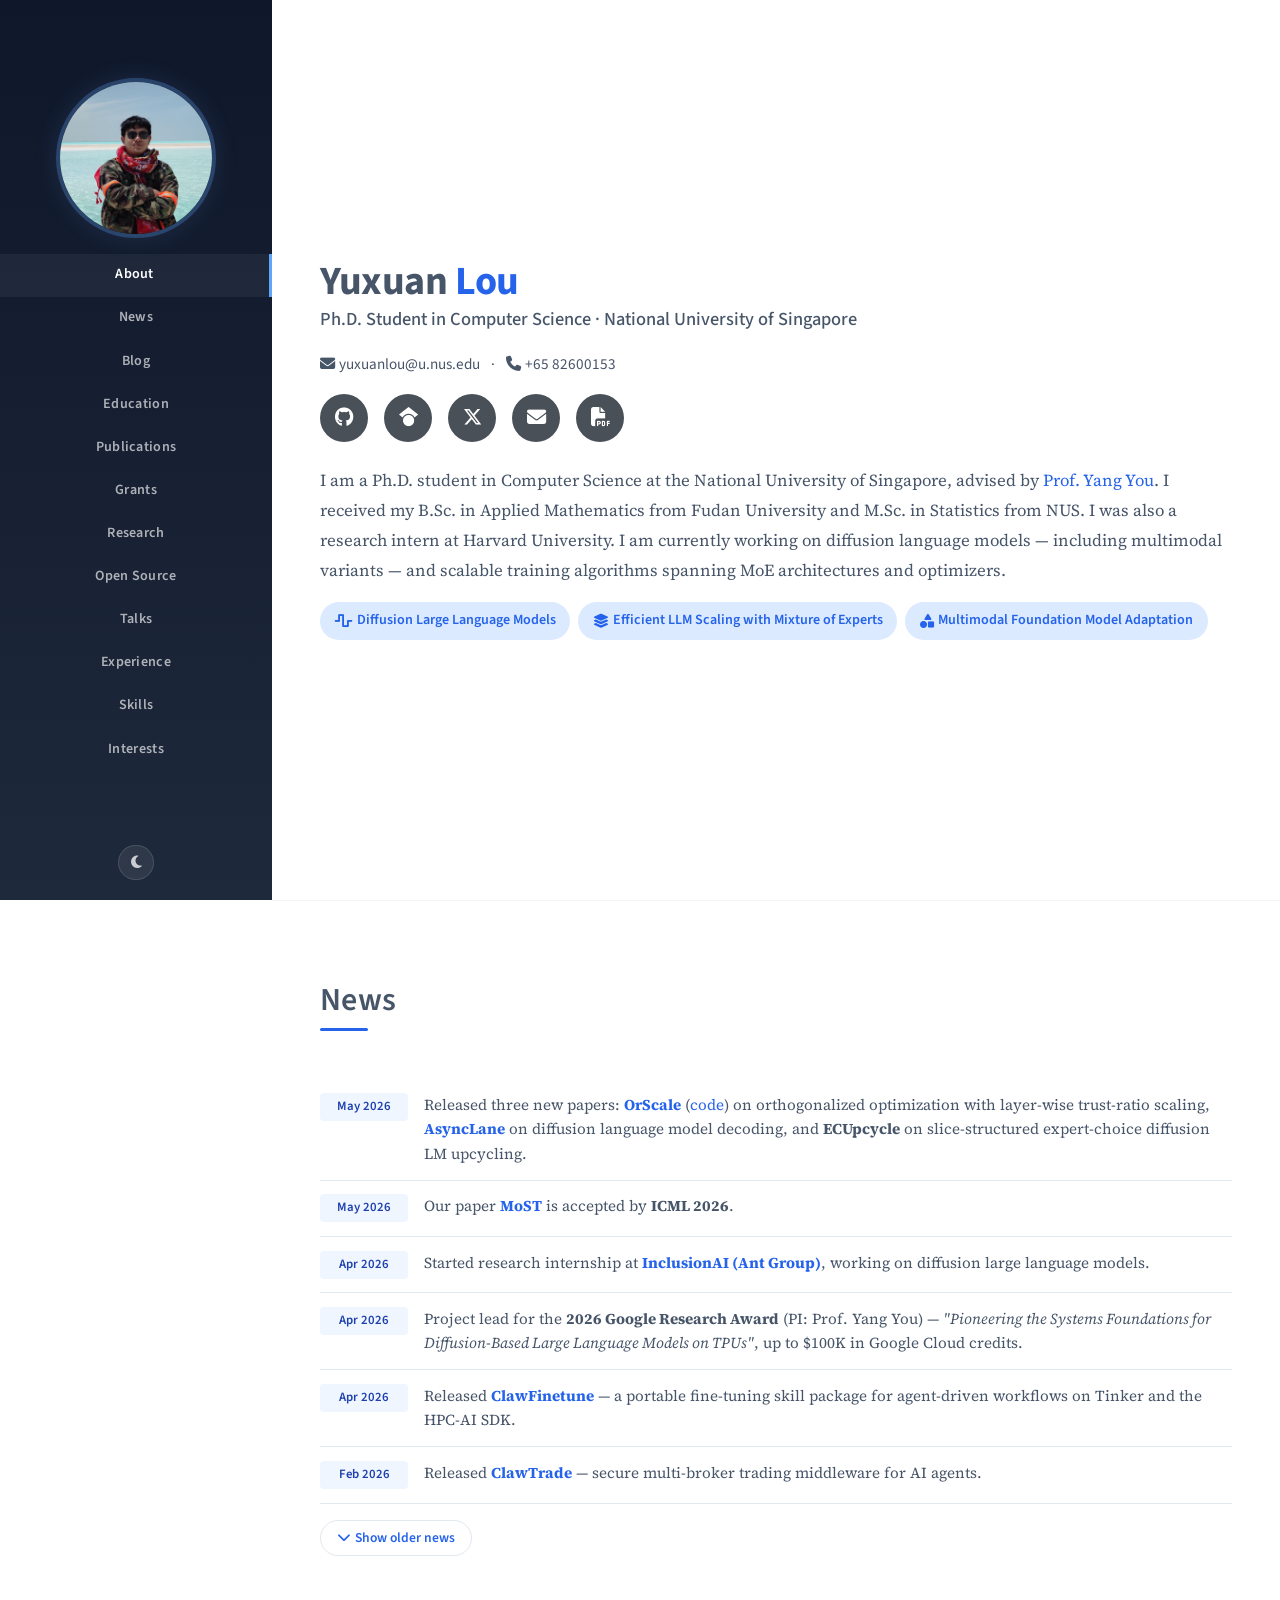
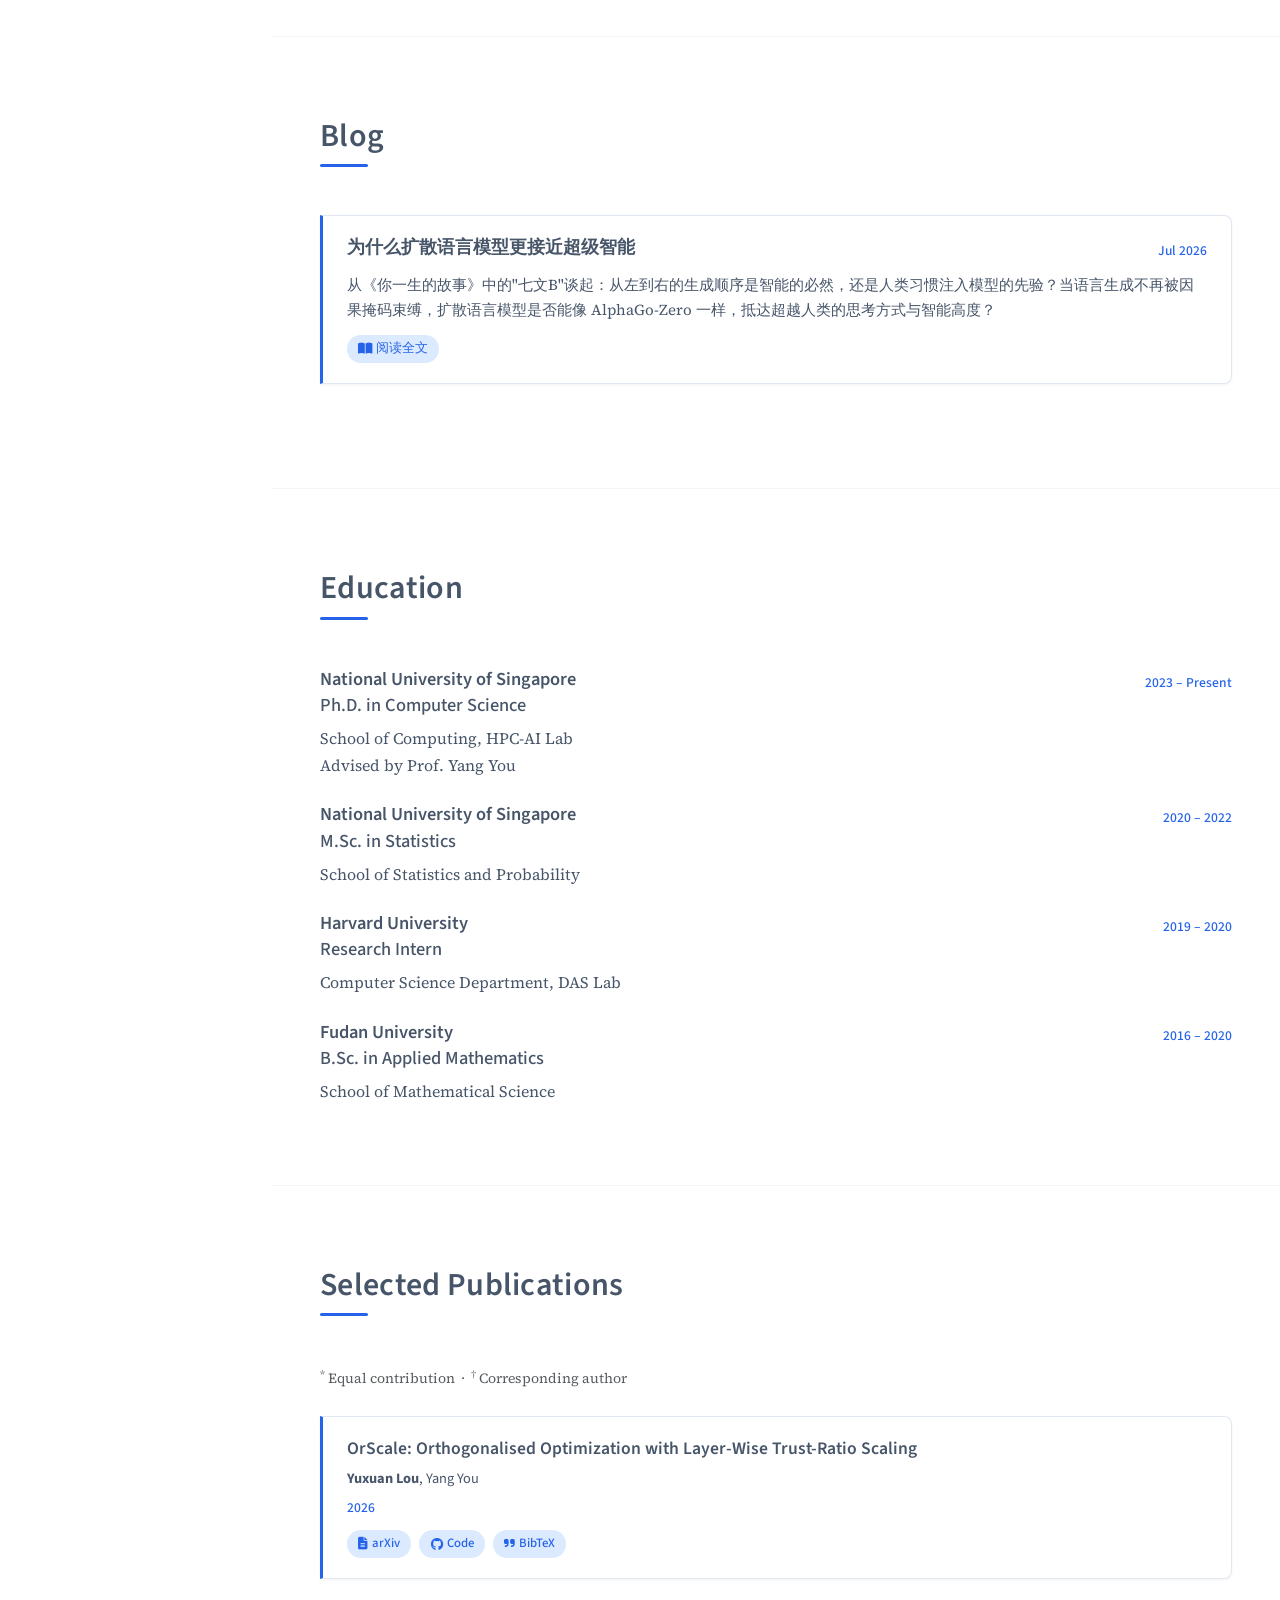
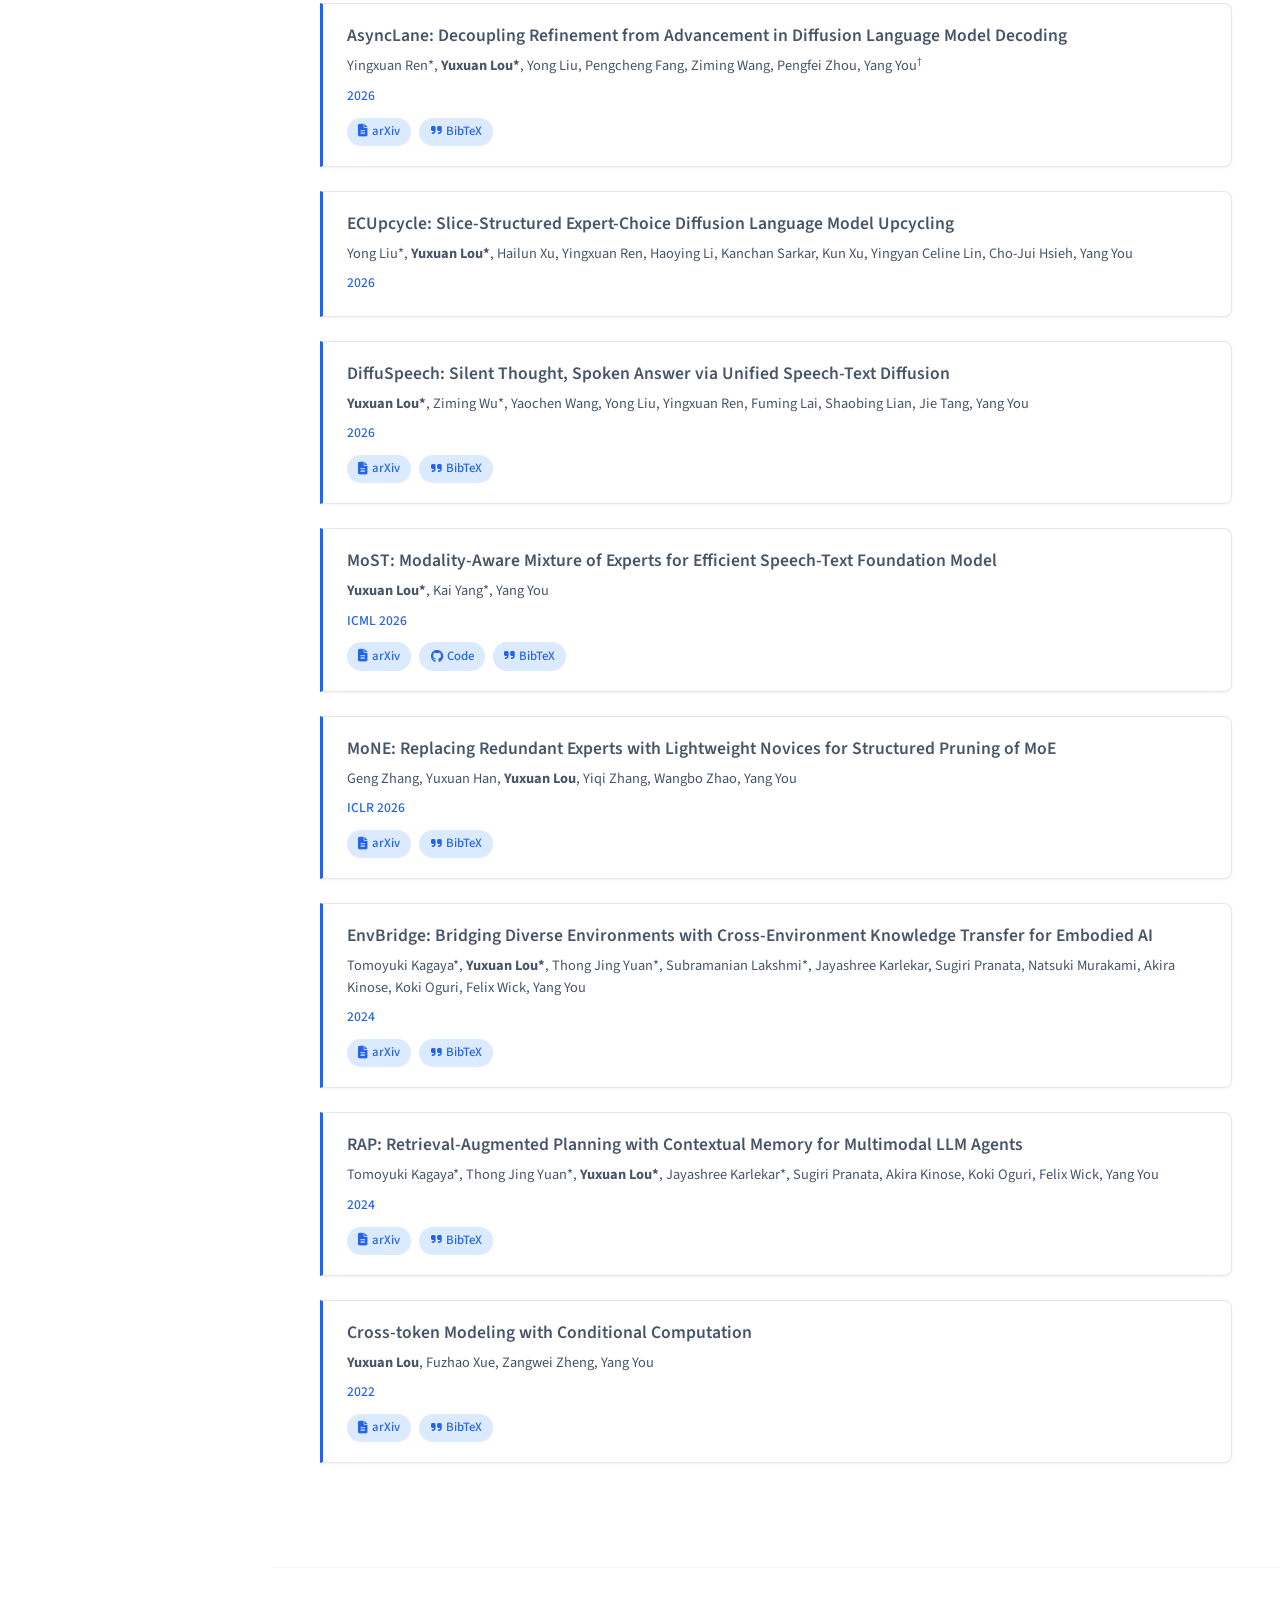
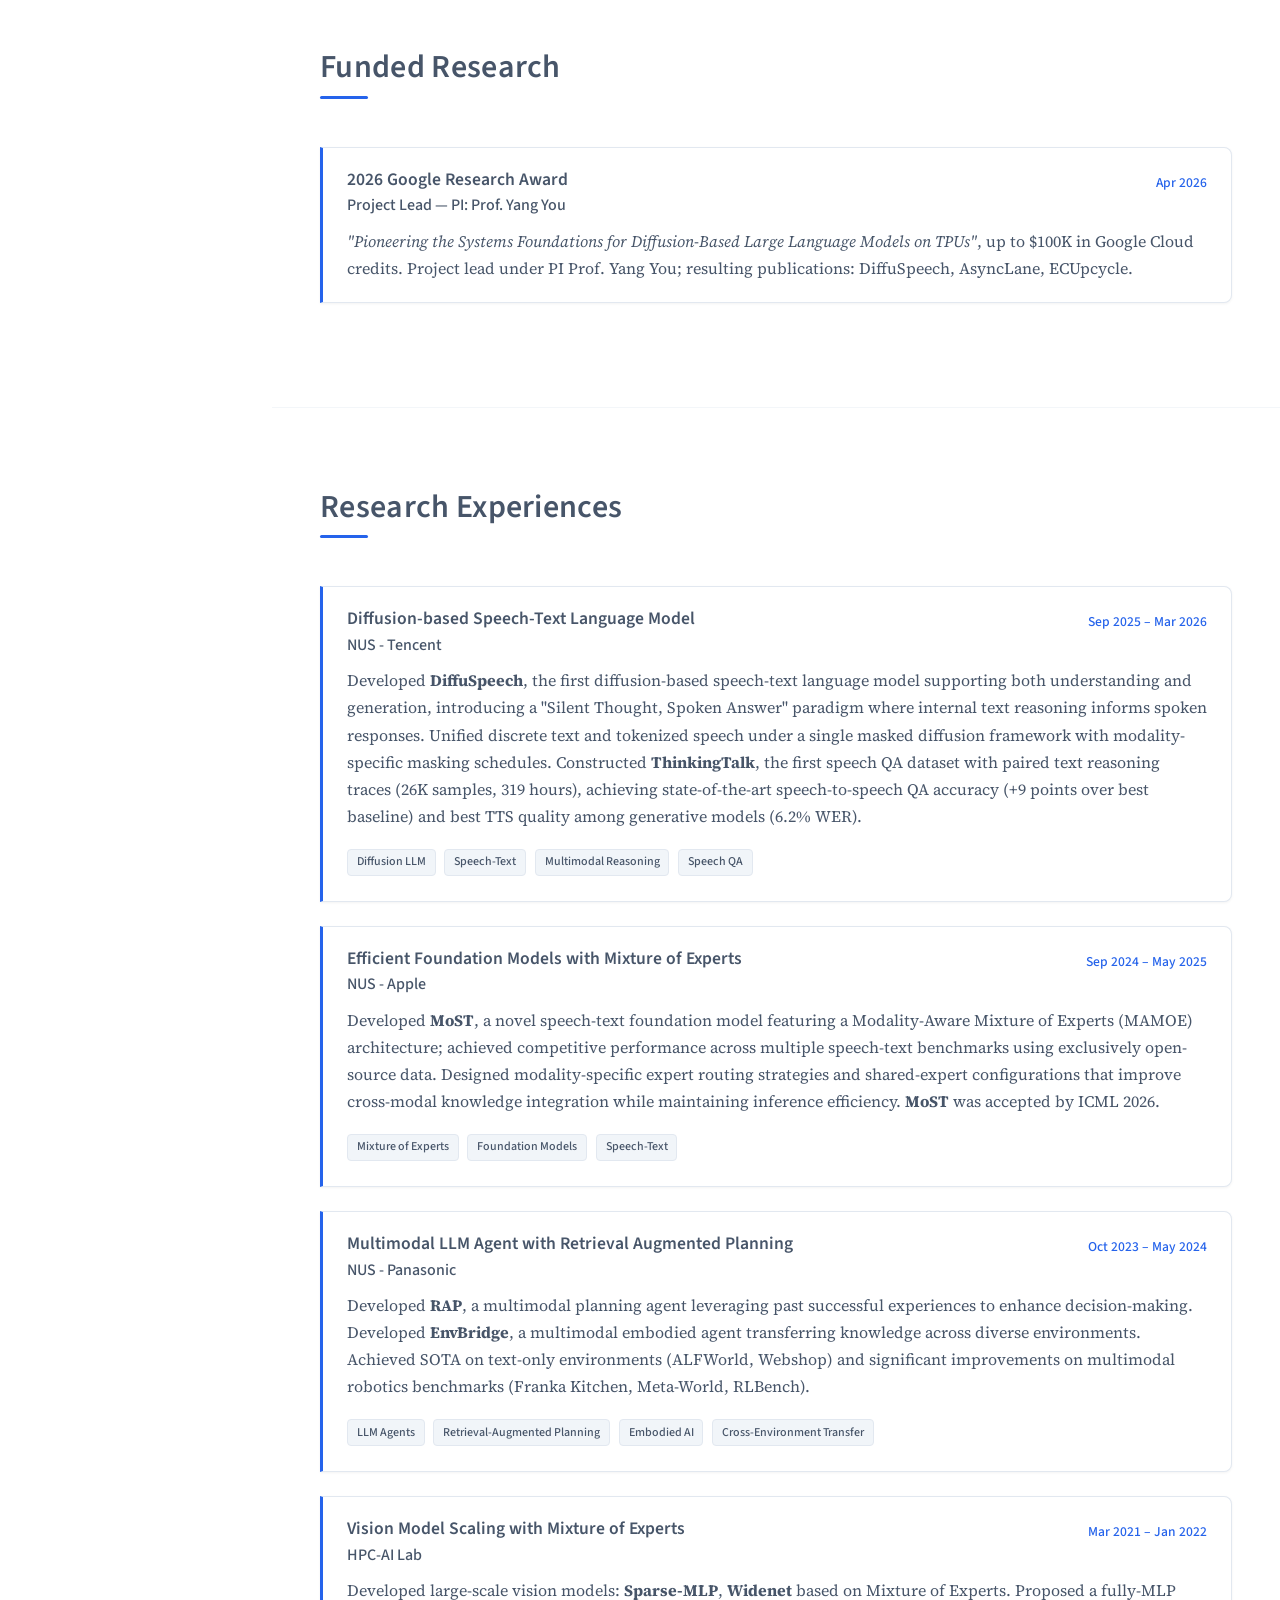
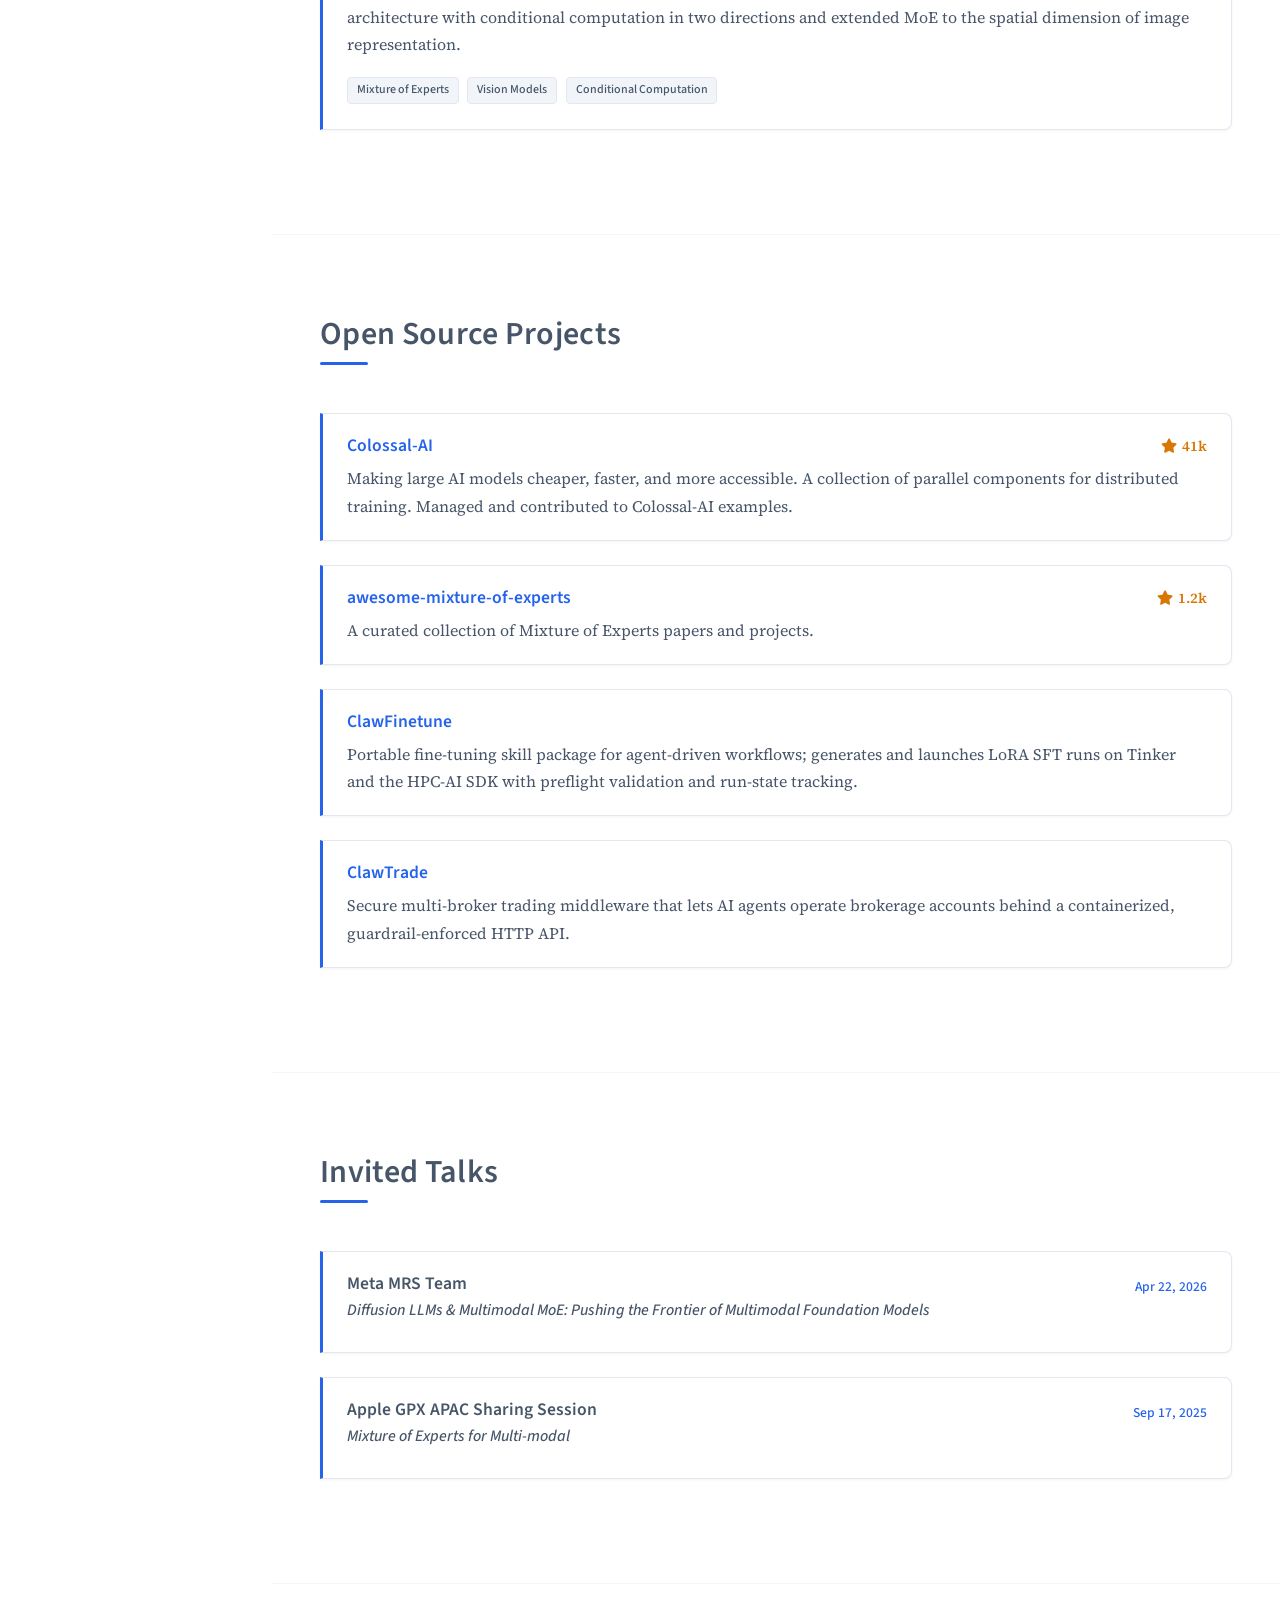
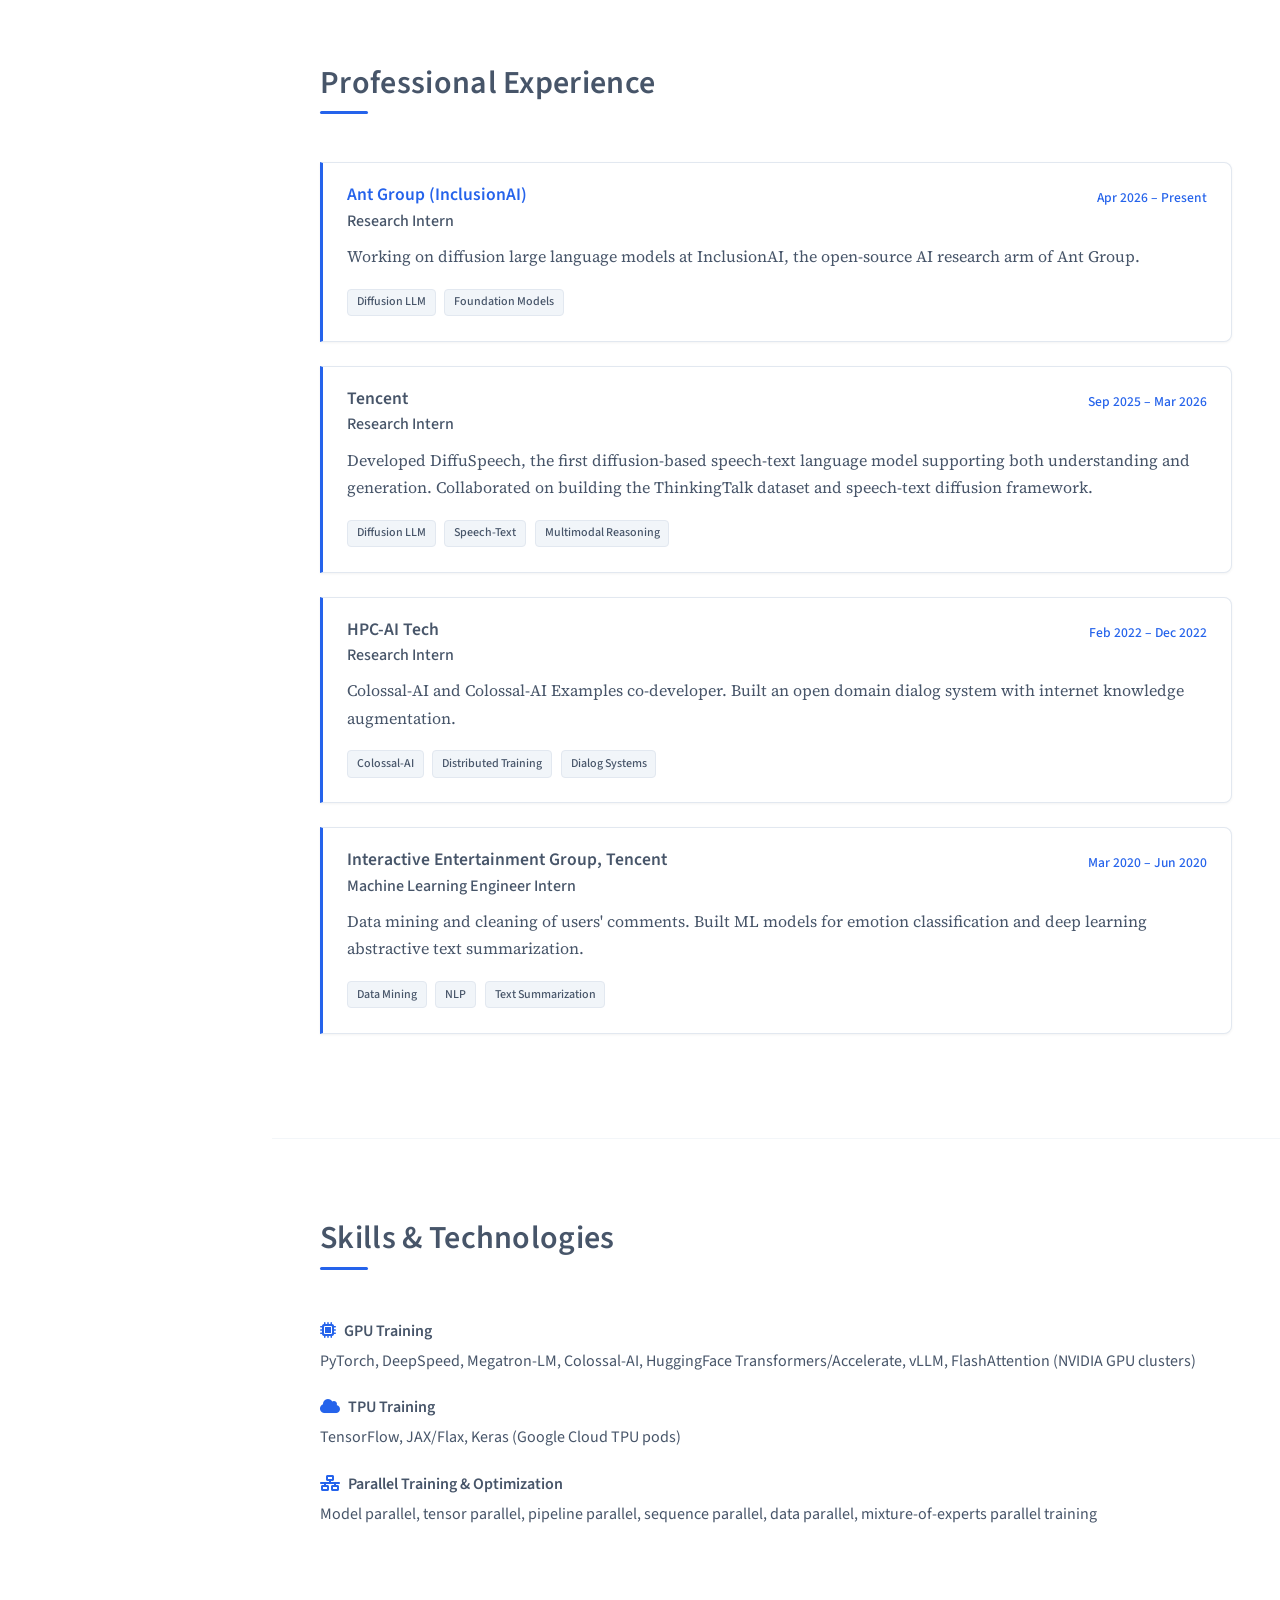
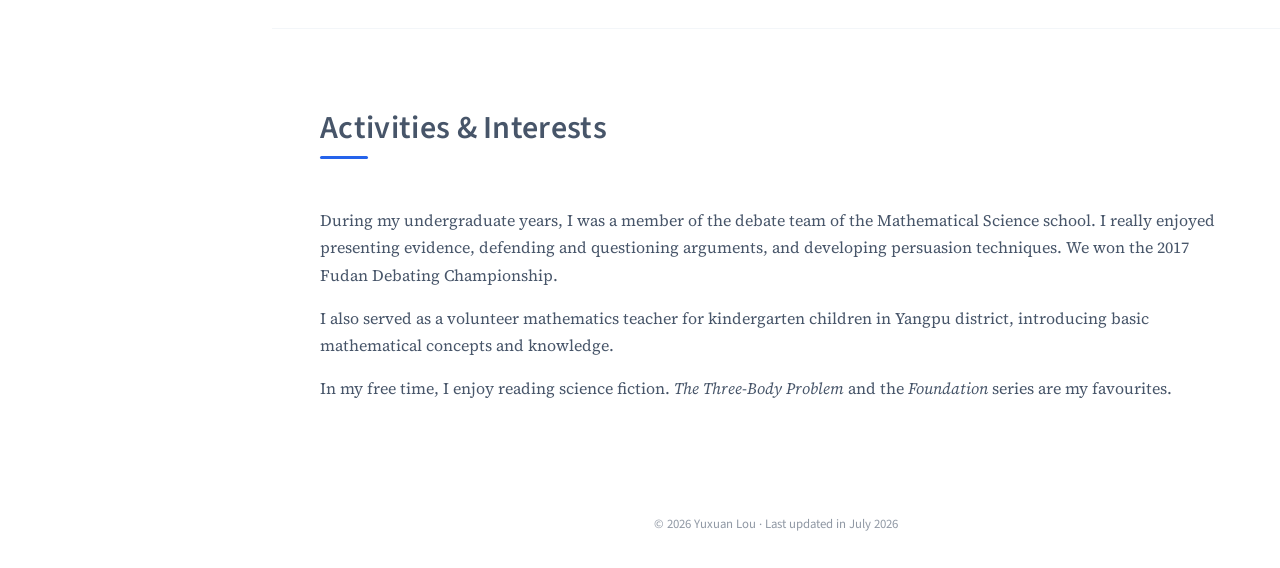
==== index.html @ 395f34c0 "Add blog section with first post and giscus comments - New Blog nav item and homepage card linking t" ====
<!DOCTYPE html>
<html lang="en" data-bs-theme="light">
    <head>
        <!-- Prevent flash of wrong theme -->
        <script>
            (function() {
                var t = localStorage.getItem('theme') || (window.matchMedia('(prefers-color-scheme: dark)').matches ? 'dark' : 'light');
                document.documentElement.setAttribute('data-bs-theme', t);
            })();
        </script>
        <!-- Google tag (gtag.js) -->
        <script async src="https://www.googletagmanager.com/gtag/js?id=G-D4W0J4WZRP"></script>
        <script>
            window.dataLayer = window.dataLayer || [];
            function gtag(){dataLayer.push(arguments);}
            gtag('js', new Date());
            gtag('config', 'G-D4W0J4WZRP', {
                'cookie_domain': 'yuxuanlou.info',
                'cookie_flags': 'SameSite=None;Secure'
            });
        </script>
        <meta charset="utf-8" />
        <meta name="viewport" content="width=device-width, initial-scale=1, shrink-to-fit=no" />
        <meta name="description" content="Yuxuan Lou – Ph.D. student in Computer Science at the National University of Singapore, working on diffusion large language models, mixture of experts, and multimodal foundation models." />
        <meta name="author" content="Yuxuan Lou" />
        <meta name="keywords" content="Yuxuan Lou, NUS, Computer Science, Ph.D., Diffusion LLM, Mixture of Experts, Multimodal, HPC-AI Lab, Yang You" />
        <!-- Open Graph -->
        <meta property="og:type" content="website" />
        <meta property="og:title" content="Yuxuan Lou | NUS Computer Science Ph.D." />
        <meta property="og:description" content="Ph.D. student at NUS working on diffusion large language models, mixture of experts, and multimodal foundation models." />
        <meta property="og:url" content="https://yuxuanlou.info" />
        <meta property="og:image" content="https://yuxuanlou.info/assets/img/resume_2.jpg" />
        <!-- Twitter Card -->
        <meta name="twitter:card" content="summary" />
        <meta name="twitter:title" content="Yuxuan Lou | NUS Computer Science Ph.D." />
        <meta name="twitter:description" content="Ph.D. student at NUS working on diffusion large language models, mixture of experts, and multimodal foundation models." />
        <meta name="twitter:image" content="https://yuxuanlou.info/assets/img/resume_2.jpg" />
        <meta name="theme-color" content="#ffffff" media="(prefers-color-scheme: light)" />
        <meta name="theme-color" content="#0f172a" media="(prefers-color-scheme: dark)" />
        <link rel="canonical" href="https://yuxuanlou.info/" />
        <title>Yuxuan Lou | NUS Computer Science Ph.D.</title>
        <link rel="icon" type="image/x-icon" href="assets/img/favicon.ico" />
        <!-- Preconnect for performance -->
        <link rel="preconnect" href="https://fonts.googleapis.com" />
        <link rel="preconnect" href="https://fonts.gstatic.com" crossorigin />
        <link rel="preconnect" href="https://cdn.jsdelivr.net" crossorigin />
        <link rel="preconnect" href="https://cdnjs.cloudflare.com" crossorigin />
        <!-- Google Fonts (css2 API with display=swap) -->
        <link href="https://fonts.googleapis.com/css2?family=Source+Sans+3:ital,wght@0,400;0,500;0,600;0,700;1,400&family=Source+Serif+4:ital,wght@0,400;0,500;0,600;0,700;1,400&display=swap" rel="stylesheet" />
        <!-- Font Awesome 6 CSS (replaces FA5 JS bundle, ~60KB vs ~1.3MB) -->
        <link rel="stylesheet" href="https://cdnjs.cloudflare.com/ajax/libs/font-awesome/6.5.1/css/all.min.css" crossorigin="anonymous" referrerpolicy="no-referrer" />
        <!-- Bootstrap 5.3.3 CSS (from CDN, with built-in dark mode) -->
        <link href="https://cdn.jsdelivr.net/npm/bootstrap@5.3.3/dist/css/bootstrap.min.css" rel="stylesheet" crossorigin="anonymous" />
        <!-- Custom theme CSS -->
        <link href="css/styles.css?v=6" rel="stylesheet" />
        <!-- Structured Data (JSON-LD) -->
        <script type="application/ld+json">
        {
            "@context": "https://schema.org",
            "@type": "Person",
            "name": "Yuxuan Lou",
            "url": "https://yuxuanlou.info",
            "jobTitle": "Ph.D. Student in Computer Science",
            "affiliation": {
                "@type": "Organization",
                "name": "National University of Singapore"
            },
            "alumniOf": [
                {"@type": "Organization", "name": "Fudan University"},
                {"@type": "Organization", "name": "National University of Singapore"},
                {"@type": "Organization", "name": "Harvard University"}
            ],
            "sameAs": [
                "https://github.com/yuxuan-lou",
                "https://scholar.google.com/citations?user=UfOXNK8AAAAJ",
                "https://x.com/yuxuan_lou"
            ]
        }
        </script>
    </head>
    <body id="page-top">
        <!-- Navigation -->
        <nav class="navbar navbar-expand-lg navbar-dark fixed-top" id="sideNav" data-bs-theme="dark">
            <a class="navbar-brand js-scroll-trigger" href="#page-top">
                <span class="d-block d-lg-none">Yuxuan Lou</span>
                <span class="d-none d-lg-block"><img class="img-fluid img-profile rounded-circle mx-auto mb-2" src="assets/img/profile-320.jpg" alt="Yuxuan Lou" width="160" height="160" /></span>
            </a>
            <button class="navbar-toggler" type="button" data-bs-toggle="collapse" data-bs-target="#navbarResponsive" aria-controls="navbarResponsive" aria-expanded="false" aria-label="Toggle navigation"><span class="navbar-toggler-icon"></span></button>
            <div class="collapse navbar-collapse" id="navbarResponsive">
                <ul class="navbar-nav">
                    <li class="nav-item"><a class="nav-link js-scroll-trigger" href="#about">About</a></li>
                    <li class="nav-item"><a class="nav-link js-scroll-trigger" href="#news">News</a></li>
                    <li class="nav-item"><a class="nav-link js-scroll-trigger" href="#blog">Blog</a></li>
                    <li class="nav-item"><a class="nav-link js-scroll-trigger" href="#education">Education</a></li>
                    <li class="nav-item"><a class="nav-link js-scroll-trigger" href="#publications">Publications</a></li>
                    <li class="nav-item"><a class="nav-link js-scroll-trigger" href="#grants">Grants</a></li>
                    <li class="nav-item"><a class="nav-link js-scroll-trigger" href="#research-experiences">Research</a></li>
                    <li class="nav-item"><a class="nav-link js-scroll-trigger" href="#open-source-projects">Open Source</a></li>
                    <li class="nav-item"><a class="nav-link js-scroll-trigger" href="#talks">Talks</a></li>
                    <li class="nav-item"><a class="nav-link js-scroll-trigger" href="#professional-experience">Experience</a></li>
                    <li class="nav-item"><a class="nav-link js-scroll-trigger" href="#skills">Skills</a></li>
                    <li class="nav-item"><a class="nav-link js-scroll-trigger" href="#activities-interests">Interests</a></li>
                </ul>
            </div>
            <div class="dark-mode-toggle-wrapper">
                <button id="darkModeToggle" class="dark-mode-toggle" aria-label="Toggle dark mode" title="Toggle dark mode">
                    <i class="fas fa-moon" id="darkModeIcon"></i>
                </button>
            </div>
        </nav>
        <!-- Page Content -->
        <div class="container-fluid p-0">
            <!-- About -->
            <section class="resume-section" id="about">
                <div class="resume-section-content">
                    <h1 class="mb-0">Yuxuan <span class="text-primary">Lou</span></h1>
                    <div class="subheading mb-3">
                        Ph.D. Student in Computer Science · National University of Singapore
                    </div>
                    <div class="contact-info mb-3">
                        <a href="mailto:yuxuanlou@u.nus.edu"><i class="fas fa-envelope me-1"></i>yuxuanlou@u.nus.edu</a>
                        <span class="mx-2">·</span>
                        <span><i class="fas fa-phone me-1"></i>+65 82600153</span>
                    </div>
                    <div class="social-icons mb-4">
                        <a class="social-icon" href="https://github.com/yuxuan-lou" target="_blank" rel="noopener" title="GitHub"><i class="fab fa-github"></i></a>
                        <a class="social-icon" href="https://scholar.google.com/citations?user=UfOXNK8AAAAJ" target="_blank" rel="noopener" title="Google Scholar"><i class="fab fa-google-scholar"></i></a>
                        <a class="social-icon" href="https://x.com/yuxuan_lou" target="_blank" rel="noopener" title="X (Twitter)"><i class="fab fa-x-twitter"></i></a>
                        <a class="social-icon" href="mailto:yuxuanlou@u.nus.edu" title="Email"><i class="fas fa-envelope"></i></a>
                        <a class="social-icon" href="assets/CV_Yuxuan_Lou(2026.5).pdf" target="_blank" rel="noopener" title="Download CV"><i class="fas fa-file-pdf"></i></a>
                    </div>
                    <p class="lead mb-3">I am a Ph.D. student in Computer Science at the National University of Singapore, advised by <a href="https://www.comp.nus.edu.sg/~youy/">Prof. Yang You</a>. I received my B.Sc. in Applied Mathematics from Fudan University and M.Sc. in Statistics from NUS. I was also a research intern at Harvard University. I am currently working on diffusion language models — including multimodal variants — and scalable training algorithms spanning MoE architectures and optimizers.</p>
                    <div class="interest-tags mb-0">
                        <span class="interest-tag"><i class="fas fa-wave-square me-1"></i>Diffusion Large Language Models</span>
                        <span class="interest-tag"><i class="fas fa-layer-group me-1"></i>Efficient LLM Scaling with Mixture of Experts</span>
                        <span class="interest-tag"><i class="fas fa-shapes me-1"></i>Multimodal Foundation Model Adaptation</span>
                    </div>
                </div>
            </section>
            <hr class="m-0" />
            <!-- News -->
            <section class="resume-section" id="news">
                <div class="resume-section-content">
                    <h2 class="mb-5">News</h2>
                    <div class="news-list">
                        <div class="news-item fade-in-section">
                            <span class="news-date">May 2026</span>
                            <span class="news-text">Released three new papers: <a href="https://arxiv.org/abs/2605.07815"><strong>OrScale</strong></a> (<a href="https://github.com/NUS-HPC-AI-Lab/OrScale">code</a>) on orthogonalized optimization with layer-wise trust-ratio scaling, <a href="https://arxiv.org/abs/2606.08411"><strong>AsyncLane</strong></a> on diffusion language model decoding, and <strong>ECUpcycle</strong> on slice-structured expert-choice diffusion LM upcycling.</span>
                        </div>
                        <div class="news-item fade-in-section">
                            <span class="news-date">May 2026</span>
                            <span class="news-text">Our paper <a href="https://arxiv.org/abs/2601.10272"><strong>MoST</strong></a> is accepted by <strong>ICML 2026</strong>.</span>
                        </div>
                        <div class="news-item fade-in-section">
                            <span class="news-date">Apr 2026</span>
                            <span class="news-text">Started research internship at <a href="https://www.inclusion-ai.org/"><strong>InclusionAI (Ant Group)</strong></a>, working on diffusion large language models.</span>
                        </div>
                        <div class="news-item fade-in-section">
                            <span class="news-date">Apr 2026</span>
                            <span class="news-text">Project lead for the <strong>2026 Google Research Award</strong> (PI: Prof. Yang You) — <em>"Pioneering the Systems Foundations for Diffusion-Based Large Language Models on TPUs"</em>, up to $100K in Google Cloud credits.</span>
                        </div>
                        <div class="news-item fade-in-section">
                            <span class="news-date">Apr 2026</span>
                            <span class="news-text">Released <a href="https://github.com/yuxuan-lou/ClawFinetune"><strong>ClawFinetune</strong></a> — a portable fine-tuning skill package for agent-driven workflows on Tinker and the HPC-AI SDK.</span>
                        </div>
                        <div class="news-item fade-in-section">
                            <span class="news-date">Feb 2026</span>
                            <span class="news-text">Released <a href="https://github.com/yuxuan-lou/ClawTrade"><strong>ClawTrade</strong></a> — secure multi-broker trading middleware for AI agents.</span>
                        </div>
                        <div class="news-item news-item-extra d-none fade-in-section">
                            <span class="news-date">Jan 2026</span>
                            <span class="news-text">Our paper <a href="https://arxiv.org/abs/2507.00390"><strong>MoNE: Replacing Redundant Experts with Lightweight Novices for Structured Pruning of MoE</strong></a> is accepted by <strong>ICLR 2026</strong>.</span>
                        </div>
                        <div class="news-item news-item-extra d-none fade-in-section">
                            <span class="news-date">Jan 2026</span>
                            <span class="news-text">Our paper <a href="https://arxiv.org/abs/2601.22889"><strong>DiffuSpeech</strong></a> is released — the first diffusion-based speech-text language model supporting both understanding and generation.</span>
                        </div>
                        <div class="news-item news-item-extra d-none fade-in-section">
                            <span class="news-date">Jan 2026</span>
                            <span class="news-text">Our paper <a href="https://arxiv.org/abs/2601.10272"><strong>MoST</strong></a> is released with <a href="https://github.com/NUS-HPC-AI-Lab/MoST">code</a> — a modality-aware MoE for speech-text foundation models.</span>
                        </div>
                        <div class="news-item news-item-extra d-none fade-in-section">
                            <span class="news-date">Sep 2025</span>
                            <span class="news-text">Started research internship at <strong>Tencent</strong>, working on diffusion-based speech-text models.</span>
                        </div>
                        <div class="news-item news-item-extra d-none fade-in-section">
                            <span class="news-date">Oct 2024</span>
                            <span class="news-text">Our paper <a href="https://arxiv.org/abs/2410.16919"><strong>EnvBridge</strong></a> is released — cross-environment knowledge transfer for embodied AI.</span>
                        </div>
                        <div class="news-item news-item-extra d-none fade-in-section">
                            <span class="news-date">Feb 2024</span>
                            <span class="news-text">Our paper <a href="https://arxiv.org/abs/2402.03610"><strong>RAP</strong></a> is released — retrieval-augmented planning for multimodal LLM agents.</span>
                        </div>
                    </div>
                    <button type="button" id="newsToggle" class="news-toggle mt-3" aria-expanded="false">
                        <i class="fas fa-chevron-down me-1"></i>Show older news
                    </button>
                </div>
            </section>
            <hr class="m-0" />
            <!-- Blog -->
            <section class="resume-section" id="blog">
                <div class="resume-section-content">
                    <h2 class="mb-5">Blog</h2>
                    <div class="content-card blog-card mb-4 fade-in-section">
                        <div class="d-flex flex-column flex-md-row justify-content-between mb-2">
                            <h3 class="mb-0"><a href="blog/diffusion-lm-superintelligence/">为什么扩散语言模型更接近超级智能</a></h3>
                            <div class="flex-shrink-0"><span class="date-badge text-primary">Jul 2026</span></div>
                        </div>
                        <p class="blog-excerpt">从《你一生的故事》中的"七文B"谈起：从左到右的生成顺序是智能的必然，还是人类习惯注入模型的先验？当语言生成不再被因果掩码束缚，扩散语言模型是否能像 AlphaGo-Zero 一样，抵达超越人类的思考方式与智能高度？</p>
                        <div class="pub-links">
                            <a class="pub-link" href="blog/diffusion-lm-superintelligence/"><i class="fas fa-book-open me-1"></i>阅读全文</a>
                        </div>
                    </div>
                </div>
            </section>
            <hr class="m-0" />
            <!-- Education -->
            <section class="resume-section" id="education">
                <div class="resume-section-content">
                    <h2 class="mb-5">Education</h2>
                    <div class="d-flex flex-column flex-md-row justify-content-between mb-4 fade-in-section">
                        <div class="flex-grow-1">
                            <h3 class="mb-0">National University of Singapore</h3>
                            <div class="subheading mb-1">Ph.D. in Computer Science</div>
                            <div>School of Computing, HPC-AI Lab</div>
                            <div>Advised by Prof. Yang You</div>
                        </div>
                        <div class="flex-shrink-0"><span class="date-badge text-primary">2023 – Present</span></div>
                    </div>
                    <div class="d-flex flex-column flex-md-row justify-content-between mb-4 fade-in-section">
                        <div class="flex-grow-1">
                            <h3 class="mb-0">National University of Singapore</h3>
                            <div class="subheading mb-1">M.Sc. in Statistics</div>
                            <div>School of Statistics and Probability</div>
                        </div>
                        <div class="flex-shrink-0"><span class="date-badge text-primary">2020 – 2022</span></div>
                    </div>
                    <div class="d-flex flex-column flex-md-row justify-content-between mb-4 fade-in-section">
                        <div class="flex-grow-1">
                            <h3 class="mb-0">Harvard University</h3>
                            <div class="subheading mb-1">Research Intern</div>
                            <div>Computer Science Department, DAS Lab</div>
                        </div>
                        <div class="flex-shrink-0"><span class="date-badge text-primary">2019 – 2020</span></div>
                    </div>
                    <div class="d-flex flex-column flex-md-row justify-content-between fade-in-section">
                        <div class="flex-grow-1">
                            <h3 class="mb-0">Fudan University</h3>
                            <div class="subheading mb-1">B.Sc. in Applied Mathematics</div>
                            <div>School of Mathematical Science</div>
                        </div>
                        <div class="flex-shrink-0"><span class="date-badge text-primary">2016 – 2020</span></div>
                    </div>
                </div>
            </section>
            <hr class="m-0" />
            <!-- Publications -->
            <section class="resume-section" id="publications">
                <div class="resume-section-content">
                    <h2 class="mb-5">Selected Publications</h2>
                    <p class="text-muted mb-4"><small><sup>*</sup> Equal contribution &nbsp;&middot;&nbsp; <sup>&dagger;</sup> Corresponding author</small></p>
                    <!-- OrScale -->
                    <div class="content-card mb-4 fade-in-section">
                        <h3>OrScale: Orthogonalised Optimization with Layer-Wise Trust-Ratio Scaling</h3>
                        <p class="pub-authors mb-1"><strong>Yuxuan Lou</strong>, Yang You</p>
                        <span class="date-badge text-primary">2026</span>
                        <div class="pub-links">
                            <a href="https://arxiv.org/abs/2605.07815" class="pub-link" target="_blank" rel="noopener"><i class="fas fa-file-alt me-1"></i>arXiv</a>
                            <a href="https://github.com/NUS-HPC-AI-Lab/OrScale" class="pub-link" target="_blank" rel="noopener"><i class="fab fa-github me-1"></i>Code</a>
                            <button type="button" class="pub-link bibtex-toggle"><i class="fas fa-quote-right me-1"></i>BibTeX</button>
                        </div>
                        <div class="bibtex-block d-none"><button type="button" class="bibtex-copy" title="Copy BibTeX"><i class="far fa-copy"></i></button><pre>@article{lou2026orscale,
  title   = {OrScale: Orthogonalised Optimization with Layer-Wise Trust-Ratio Scaling},
  author  = {Lou, Yuxuan and You, Yang},
  journal = {arXiv preprint arXiv:2605.07815},
  year    = {2026}
}</pre></div>
                    </div>
                    <!-- AsyncLane -->
                    <div class="content-card mb-4 fade-in-section">
                        <h3>AsyncLane: Decoupling Refinement from Advancement in Diffusion Language Model Decoding</h3>
                        <p class="pub-authors mb-1">Yingxuan Ren*, <strong>Yuxuan Lou*</strong>, Yong Liu, Pengcheng Fang, Ziming Wang, Pengfei Zhou, Yang You<sup>&dagger;</sup></p>
                        <span class="date-badge text-primary">2026</span>
                        <div class="pub-links">
                            <a href="https://arxiv.org/abs/2606.08411" class="pub-link" target="_blank" rel="noopener"><i class="fas fa-file-alt me-1"></i>arXiv</a>
                            <button type="button" class="pub-link bibtex-toggle"><i class="fas fa-quote-right me-1"></i>BibTeX</button>
                        </div>
                        <div class="bibtex-block d-none"><button type="button" class="bibtex-copy" title="Copy BibTeX"><i class="far fa-copy"></i></button><pre>@article{ren2026asynclane,
  title   = {AsyncLane: Decoupling Refinement from Advancement in Diffusion Language Model Decoding},
  author  = {Ren, Yingxuan and Lou, Yuxuan and Liu, Yong and Fang, Pengcheng and Wang, Ziming and Zhou, Pengfei and You, Yang},
  journal = {arXiv preprint arXiv:2606.08411},
  year    = {2026}
}</pre></div>
                    </div>
                    <!-- ECUpcycle -->
                    <div class="content-card mb-4 fade-in-section">
                        <h3>ECUpcycle: Slice-Structured Expert-Choice Diffusion Language Model Upcycling</h3>
                        <p class="pub-authors mb-1">Yong Liu*, <strong>Yuxuan Lou*</strong>, Hailun Xu, Yingxuan Ren, Haoying Li, Kanchan Sarkar, Kun Xu, Yingyan Celine Lin, Cho-Jui Hsieh, Yang You</p>
                        <span class="date-badge text-primary">2026</span>
                    </div>
                    <!-- DiffuSpeech -->
                    <div class="content-card mb-4 fade-in-section">
                        <h3>DiffuSpeech: Silent Thought, Spoken Answer via Unified Speech-Text Diffusion</h3>
                        <p class="pub-authors mb-1"><strong>Yuxuan Lou*</strong>, Ziming Wu*, Yaochen Wang, Yong Liu, Yingxuan Ren, Fuming Lai, Shaobing Lian, Jie Tang, Yang You</p>
                        <span class="date-badge text-primary">2026</span>
                        <div class="pub-links">
                            <a href="https://arxiv.org/abs/2601.22889" class="pub-link" target="_blank" rel="noopener"><i class="fas fa-file-alt me-1"></i>arXiv</a>
                            <button type="button" class="pub-link bibtex-toggle"><i class="fas fa-quote-right me-1"></i>BibTeX</button>
                        </div>
                        <div class="bibtex-block d-none"><button type="button" class="bibtex-copy" title="Copy BibTeX"><i class="far fa-copy"></i></button><pre>@article{lou2026diffuspeech,
  title   = {DiffuSpeech: Silent Thought, Spoken Answer via Unified Speech-Text Diffusion},
  author  = {Lou, Yuxuan and Wu, Ziming and Wang, Yaochen and Liu, Yong and Ren, Yingxuan and Lai, Fuming and Lian, Shaobing and Tang, Jie and You, Yang},
  journal = {arXiv preprint arXiv:2601.22889},
  year    = {2026}
}</pre></div>
                    </div>
                    <!-- MoST -->
                    <div class="content-card mb-4 fade-in-section">
                        <h3>MoST: Modality-Aware Mixture of Experts for Efficient Speech-Text Foundation Model</h3>
                        <p class="pub-authors mb-1"><strong>Yuxuan Lou*</strong>, Kai Yang*, Yang You</p>
                        <span class="date-badge text-primary">ICML 2026</span>
                        <div class="pub-links">
                            <a href="https://arxiv.org/abs/2601.10272" class="pub-link" target="_blank" rel="noopener"><i class="fas fa-file-alt me-1"></i>arXiv</a>
                            <a href="https://github.com/NUS-HPC-AI-Lab/MoST" class="pub-link" target="_blank" rel="noopener"><i class="fab fa-github me-1"></i>Code</a>
                            <button type="button" class="pub-link bibtex-toggle"><i class="fas fa-quote-right me-1"></i>BibTeX</button>
                        </div>
                        <div class="bibtex-block d-none"><button type="button" class="bibtex-copy" title="Copy BibTeX"><i class="far fa-copy"></i></button><pre>@inproceedings{lou2026most,
  title     = {MoST: Modality-Aware Mixture of Experts for Efficient Speech-Text Foundation Model},
  author    = {Lou, Yuxuan and Yang, Kai and You, Yang},
  booktitle = {International Conference on Machine Learning (ICML)},
  year      = {2026}
}</pre></div>
                    </div>
                    <!-- MoNE -->
                    <div class="content-card mb-4 fade-in-section">
                        <h3>MoNE: Replacing Redundant Experts with Lightweight Novices for Structured Pruning of MoE</h3>
                        <p class="pub-authors mb-1">Geng Zhang, Yuxuan Han, <strong>Yuxuan Lou</strong>, Yiqi Zhang, Wangbo Zhao, Yang You</p>
                        <span class="date-badge text-primary">ICLR 2026</span>
                        <div class="pub-links">
                            <a href="https://arxiv.org/abs/2507.00390" class="pub-link" target="_blank" rel="noopener"><i class="fas fa-file-alt me-1"></i>arXiv</a>
                            <button type="button" class="pub-link bibtex-toggle"><i class="fas fa-quote-right me-1"></i>BibTeX</button>
                        </div>
                        <div class="bibtex-block d-none"><button type="button" class="bibtex-copy" title="Copy BibTeX"><i class="far fa-copy"></i></button><pre>@inproceedings{zhang2026mone,
  title     = {MoNE: Replacing Redundant Experts with Lightweight Novices for Structured Pruning of MoE},
  author    = {Zhang, Geng and Han, Yuxuan and Lou, Yuxuan and Zhang, Yiqi and Zhao, Wangbo and You, Yang},
  booktitle = {International Conference on Learning Representations (ICLR)},
  year      = {2026}
}</pre></div>
                    </div>
                    <!-- EnvBridge -->
                    <div class="content-card mb-4 fade-in-section">
                        <h3>EnvBridge: Bridging Diverse Environments with Cross-Environment Knowledge Transfer for Embodied AI</h3>
                        <p class="pub-authors mb-1">Tomoyuki Kagaya*, <strong>Yuxuan Lou*</strong>, Thong Jing Yuan*, Subramanian Lakshmi*, Jayashree Karlekar, Sugiri Pranata, Natsuki Murakami, Akira Kinose, Koki Oguri, Felix Wick, Yang You</p>
                        <span class="date-badge text-primary">2024</span>
                        <div class="pub-links">
                            <a href="https://arxiv.org/abs/2410.16919" class="pub-link" target="_blank" rel="noopener"><i class="fas fa-file-alt me-1"></i>arXiv</a>
                            <button type="button" class="pub-link bibtex-toggle"><i class="fas fa-quote-right me-1"></i>BibTeX</button>
                        </div>
                        <div class="bibtex-block d-none"><button type="button" class="bibtex-copy" title="Copy BibTeX"><i class="far fa-copy"></i></button><pre>@article{kagaya2024envbridge,
  title   = {EnvBridge: Bridging Diverse Environments with Cross-Environment Knowledge Transfer for Embodied AI},
  author  = {Kagaya, Tomoyuki and Lou, Yuxuan and Yuan, Thong Jing and Lakshmi, Subramanian and Karlekar, Jayashree and Pranata, Sugiri and Murakami, Natsuki and Kinose, Akira and Oguri, Koki and Wick, Felix and You, Yang},
  journal = {arXiv preprint arXiv:2410.16919},
  year    = {2024}
}</pre></div>
                    </div>
                    <!-- RAP -->
                    <div class="content-card mb-4 fade-in-section">
                        <h3>RAP: Retrieval-Augmented Planning with Contextual Memory for Multimodal LLM Agents</h3>
                        <p class="pub-authors mb-1">Tomoyuki Kagaya*, Thong Jing Yuan*, <strong>Yuxuan Lou*</strong>, Jayashree Karlekar*, Sugiri Pranata, Akira Kinose, Koki Oguri, Felix Wick, Yang You</p>
                        <span class="date-badge text-primary">2024</span>
                        <div class="pub-links">
                            <a href="https://arxiv.org/abs/2402.03610" class="pub-link" target="_blank" rel="noopener"><i class="fas fa-file-alt me-1"></i>arXiv</a>
                            <button type="button" class="pub-link bibtex-toggle"><i class="fas fa-quote-right me-1"></i>BibTeX</button>
                        </div>
                        <div class="bibtex-block d-none"><button type="button" class="bibtex-copy" title="Copy BibTeX"><i class="far fa-copy"></i></button><pre>@article{kagaya2024rap,
  title   = {RAP: Retrieval-Augmented Planning with Contextual Memory for Multimodal LLM Agents},
  author  = {Kagaya, Tomoyuki and Yuan, Thong Jing and Lou, Yuxuan and Karlekar, Jayashree and Pranata, Sugiri and Kinose, Akira and Oguri, Koki and Wick, Felix and You, Yang},
  journal = {arXiv preprint arXiv:2402.03610},
  year    = {2024}
}</pre></div>
                    </div>
                    <!-- Cross-token -->
                    <div class="content-card mb-4 fade-in-section">
                        <h3>Cross-token Modeling with Conditional Computation</h3>
                        <p class="pub-authors mb-1"><strong>Yuxuan Lou</strong>, Fuzhao Xue, Zangwei Zheng, Yang You</p>
                        <span class="date-badge text-primary">2022</span>
                        <div class="pub-links">
                            <a href="https://arxiv.org/abs/2109.02008" class="pub-link" target="_blank" rel="noopener"><i class="fas fa-file-alt me-1"></i>arXiv</a>
                            <button type="button" class="pub-link bibtex-toggle"><i class="fas fa-quote-right me-1"></i>BibTeX</button>
                        </div>
                        <div class="bibtex-block d-none"><button type="button" class="bibtex-copy" title="Copy BibTeX"><i class="far fa-copy"></i></button><pre>@article{lou2022crosstoken,
  title   = {Cross-token Modeling with Conditional Computation},
  author  = {Lou, Yuxuan and Xue, Fuzhao and Zheng, Zangwei and You, Yang},
  journal = {arXiv preprint arXiv:2109.02008},
  year    = {2022}
}</pre></div>
                    </div>
                </div>
            </section>
            <hr class="m-0" />
            <!-- Funded Research -->
            <section class="resume-section" id="grants">
                <div class="resume-section-content">
                    <h2 class="mb-5">Funded Research</h2>
                    <div class="content-card mb-4 fade-in-section">
                        <div class="d-flex flex-column flex-md-row justify-content-between mb-2">
                            <div>
                                <h3 class="mb-0">2026 Google Research Award</h3>
                                <div class="subheading">Project Lead &mdash; PI: Prof. Yang You</div>
                            </div>
                            <div class="flex-shrink-0"><span class="date-badge text-primary">Apr 2026</span></div>
                        </div>
                        <p class="mb-0"><em>"Pioneering the Systems Foundations for Diffusion-Based Large Language Models on TPUs"</em>, up to $100K in Google Cloud credits. Project lead under PI Prof. Yang You; resulting publications: DiffuSpeech, AsyncLane, ECUpcycle.</p>
                    </div>
                </div>
            </section>
            <hr class="m-0" />
            <!-- Research Experiences -->
            <section class="resume-section" id="research-experiences">
                <div class="resume-section-content">
                    <h2 class="mb-5">Research Experiences</h2>
                    <!-- DiffuSpeech -->
                    <div class="content-card mb-4 fade-in-section">
                        <div class="d-flex flex-column flex-md-row justify-content-between mb-2">
                            <div>
                                <h3 class="mb-0">Diffusion-based Speech-Text Language Model</h3>
                                <div class="subheading">NUS - Tencent</div>
                            </div>
                            <div class="flex-shrink-0"><span class="date-badge text-primary">Sep 2025 – Mar 2026</span></div>
                        </div>
                        <p>Developed <strong>DiffuSpeech</strong>, the first diffusion-based speech-text language model supporting both understanding and generation, introducing a "Silent Thought, Spoken Answer" paradigm where internal text reasoning informs spoken responses. Unified discrete text and tokenized speech under a single masked diffusion framework with modality-specific masking schedules. Constructed <strong>ThinkingTalk</strong>, the first speech QA dataset with paired text reasoning traces (26K samples, 319 hours), achieving state-of-the-art speech-to-speech QA accuracy (+9 points over best baseline) and best TTS quality among generative models (6.2% WER).</p>
                        <div class="keywords">
                            <span class="keyword-tag">Diffusion LLM</span>
                            <span class="keyword-tag">Speech-Text</span>
                            <span class="keyword-tag">Multimodal Reasoning</span>
                            <span class="keyword-tag">Speech QA</span>
                        </div>
                    </div>
                    <!-- MoE -->
                    <div class="content-card mb-4 fade-in-section">
                        <div class="d-flex flex-column flex-md-row justify-content-between mb-2">
                            <div>
                                <h3 class="mb-0">Efficient Foundation Models with Mixture of Experts</h3>
                                <div class="subheading">NUS - Apple</div>
                            </div>
                            <div class="flex-shrink-0"><span class="date-badge text-primary">Sep 2024 – May 2025</span></div>
                        </div>
                        <p>Developed <strong>MoST</strong>, a novel speech-text foundation model featuring a Modality-Aware Mixture of Experts (MAMOE) architecture; achieved competitive performance across multiple speech-text benchmarks using exclusively open-source data. Designed modality-specific expert routing strategies and shared-expert configurations that improve cross-modal knowledge integration while maintaining inference efficiency. <strong>MoST</strong> was accepted by ICML 2026.</p>
                        <div class="keywords">
                            <span class="keyword-tag">Mixture of Experts</span>
                            <span class="keyword-tag">Foundation Models</span>
                            <span class="keyword-tag">Speech-Text</span>
                        </div>
                    </div>
                    <!-- RAP -->
                    <div class="content-card mb-4 fade-in-section">
                        <div class="d-flex flex-column flex-md-row justify-content-between mb-2">
                            <div>
                                <h3 class="mb-0">Multimodal LLM Agent with Retrieval Augmented Planning</h3>
                                <div class="subheading">NUS - Panasonic</div>
                            </div>
                            <div class="flex-shrink-0"><span class="date-badge text-primary">Oct 2023 – May 2024</span></div>
                        </div>
                        <p>Developed <strong>RAP</strong>, a multimodal planning agent leveraging past successful experiences to enhance decision-making. Developed <strong>EnvBridge</strong>, a multimodal embodied agent transferring knowledge across diverse environments. Achieved SOTA on text-only environments (ALFWorld, Webshop) and significant improvements on multimodal robotics benchmarks (Franka Kitchen, Meta-World, RLBench).</p>
                        <div class="keywords">
                            <span class="keyword-tag">LLM Agents</span>
                            <span class="keyword-tag">Retrieval-Augmented Planning</span>
                            <span class="keyword-tag">Embodied AI</span>
                            <span class="keyword-tag">Cross-Environment Transfer</span>
                        </div>
                    </div>
                    <!-- Vision MoE -->
                    <div class="content-card mb-4 fade-in-section">
                        <div class="d-flex flex-column flex-md-row justify-content-between mb-2">
                            <div>
                                <h3 class="mb-0">Vision Model Scaling with Mixture of Experts</h3>
                                <div class="subheading">HPC-AI Lab</div>
                            </div>
                            <div class="flex-shrink-0"><span class="date-badge text-primary">Mar 2021 – Jan 2022</span></div>
                        </div>
                        <p>Developed large-scale vision models: <strong>Sparse-MLP</strong>, <strong>Widenet</strong> based on Mixture of Experts. Proposed a fully-MLP architecture with conditional computation in two directions and extended MoE to the spatial dimension of image representation.</p>
                        <div class="keywords">
                            <span class="keyword-tag">Mixture of Experts</span>
                            <span class="keyword-tag">Vision Models</span>
                            <span class="keyword-tag">Conditional Computation</span>
                        </div>
                    </div>
                </div>
            </section>
            <hr class="m-0" />
            <!-- Open Source Projects -->
            <section class="resume-section" id="open-source-projects">
                <div class="resume-section-content">
                    <h2 class="mb-5">Open Source Projects</h2>
                    <div class="content-card mb-4 fade-in-section">
                        <div class="d-flex justify-content-between align-items-start">
                            <h3><a href="https://github.com/hpcaitech/ColossalAI" target="_blank" rel="noopener">Colossal-AI</a></h3>
                            <span class="stars-badge"><i class="fas fa-star"></i> 41k</span>
                        </div>
                        <p class="mb-0">Making large AI models cheaper, faster, and more accessible. A collection of parallel components for distributed training. Managed and contributed to Colossal-AI examples.</p>
                    </div>
                    <div class="content-card mb-4 fade-in-section">
                        <div class="d-flex justify-content-between align-items-start">
                            <h3><a href="https://github.com/XueFuzhao/awesome-mixture-of-experts" target="_blank" rel="noopener">awesome-mixture-of-experts</a></h3>
                            <span class="stars-badge"><i class="fas fa-star"></i> 1.2k</span>
                        </div>
                        <p class="mb-0">A curated collection of Mixture of Experts papers and projects.</p>
                    </div>
                    <div class="content-card mb-4 fade-in-section">
                        <h3><a href="https://github.com/yuxuan-lou/ClawFinetune" target="_blank" rel="noopener">ClawFinetune</a></h3>
                        <p class="mb-0">Portable fine-tuning skill package for agent-driven workflows; generates and launches LoRA SFT runs on Tinker and the HPC-AI SDK with preflight validation and run-state tracking.</p>
                    </div>
                    <div class="content-card mb-4 fade-in-section">
                        <h3><a href="https://github.com/yuxuan-lou/ClawTrade" target="_blank" rel="noopener">ClawTrade</a></h3>
                        <p class="mb-0">Secure multi-broker trading middleware that lets AI agents operate brokerage accounts behind a containerized, guardrail-enforced HTTP API.</p>
                    </div>
                </div>
            </section>
            <hr class="m-0" />
            <!-- Invited Talks -->
            <section class="resume-section" id="talks">
                <div class="resume-section-content">
                    <h2 class="mb-5">Invited Talks</h2>
                    <div class="content-card mb-4 fade-in-section">
                        <div class="d-flex flex-column flex-md-row justify-content-between mb-2">
                            <div>
                                <h3 class="mb-0">Meta MRS Team</h3>
                                <div class="subheading"><em>Diffusion LLMs &amp; Multimodal MoE: Pushing the Frontier of Multimodal Foundation Models</em></div>
                            </div>
                            <div class="flex-shrink-0"><span class="date-badge text-primary">Apr 22, 2026</span></div>
                        </div>
                    </div>
                    <div class="content-card mb-4 fade-in-section">
                        <div class="d-flex flex-column flex-md-row justify-content-between mb-2">
                            <div>
                                <h3 class="mb-0">Apple GPX APAC Sharing Session</h3>
                                <div class="subheading"><em>Mixture of Experts for Multi-modal</em></div>
                            </div>
                            <div class="flex-shrink-0"><span class="date-badge text-primary">Sep 17, 2025</span></div>
                        </div>
                    </div>
                </div>
            </section>
            <hr class="m-0" />
            <!-- Professional Experience -->
            <section class="resume-section" id="professional-experience">
                <div class="resume-section-content">
                    <h2 class="mb-5">Professional Experience</h2>
                    <div class="content-card mb-4 fade-in-section">
                        <div class="d-flex flex-column flex-md-row justify-content-between mb-2">
                            <div>
                                <h3 class="mb-0"><a href="https://www.inclusion-ai.org/" target="_blank" rel="noopener">Ant Group (InclusionAI)</a></h3>
                                <div class="subheading">Research Intern</div>
                            </div>
                            <div class="flex-shrink-0"><span class="date-badge text-primary">Apr 2026 – Present</span></div>
                        </div>
                        <p>Working on diffusion large language models at InclusionAI, the open-source AI research arm of Ant Group.</p>
                        <div class="keywords">
                            <span class="keyword-tag">Diffusion LLM</span>
                            <span class="keyword-tag">Foundation Models</span>
                        </div>
                    </div>
                    <div class="content-card mb-4 fade-in-section">
                        <div class="d-flex flex-column flex-md-row justify-content-between mb-2">
                            <div>
                                <h3 class="mb-0">Tencent</h3>
                                <div class="subheading">Research Intern</div>
                            </div>
                            <div class="flex-shrink-0"><span class="date-badge text-primary">Sep 2025 – Mar 2026</span></div>
                        </div>
                        <p>Developed DiffuSpeech, the first diffusion-based speech-text language model supporting both understanding and generation. Collaborated on building the ThinkingTalk dataset and speech-text diffusion framework.</p>
                        <div class="keywords">
                            <span class="keyword-tag">Diffusion LLM</span>
                            <span class="keyword-tag">Speech-Text</span>
                            <span class="keyword-tag">Multimodal Reasoning</span>
                        </div>
                    </div>
                    <div class="content-card mb-4 fade-in-section">
                        <div class="d-flex flex-column flex-md-row justify-content-between mb-2">
                            <div>
                                <h3 class="mb-0">HPC-AI Tech</h3>
                                <div class="subheading">Research Intern</div>
                            </div>
                            <div class="flex-shrink-0"><span class="date-badge text-primary">Feb 2022 – Dec 2022</span></div>
                        </div>
                        <p>Colossal-AI and Colossal-AI Examples co-developer. Built an open domain dialog system with internet knowledge augmentation.</p>
                        <div class="keywords">
                            <span class="keyword-tag">Colossal-AI</span>
                            <span class="keyword-tag">Distributed Training</span>
                            <span class="keyword-tag">Dialog Systems</span>
                        </div>
                    </div>
                    <div class="content-card mb-4 fade-in-section">
                        <div class="d-flex flex-column flex-md-row justify-content-between mb-2">
                            <div>
                                <h3 class="mb-0">Interactive Entertainment Group, Tencent</h3>
                                <div class="subheading">Machine Learning Engineer Intern</div>
                            </div>
                            <div class="flex-shrink-0"><span class="date-badge text-primary">Mar 2020 – Jun 2020</span></div>
                        </div>
                        <p>Data mining and cleaning of users' comments. Built ML models for emotion classification and deep learning abstractive text summarization.</p>
                        <div class="keywords">
                            <span class="keyword-tag">Data Mining</span>
                            <span class="keyword-tag">NLP</span>
                            <span class="keyword-tag">Text Summarization</span>
                        </div>
                    </div>
                </div>
            </section>
            <hr class="m-0" />
            <!-- Skills -->
            <section class="resume-section" id="skills">
                <div class="resume-section-content">
                    <h2 class="mb-5">Skills & Technologies</h2>
                    <div class="skill-group fade-in-section">
                        <div class="skill-group-title"><i class="fas fa-microchip me-2 text-primary"></i>GPU Training</div>
                        <div class="skill-group-content">PyTorch, DeepSpeed, Megatron-LM, Colossal-AI, HuggingFace Transformers/Accelerate, vLLM, FlashAttention (NVIDIA GPU clusters)</div>
                    </div>
                    <div class="skill-group fade-in-section">
                        <div class="skill-group-title"><i class="fas fa-cloud me-2 text-primary"></i>TPU Training</div>
                        <div class="skill-group-content">TensorFlow, JAX/Flax, Keras (Google Cloud TPU pods)</div>
                    </div>
                    <div class="skill-group fade-in-section">
                        <div class="skill-group-title"><i class="fas fa-network-wired me-2 text-primary"></i>Parallel Training & Optimization</div>
                        <div class="skill-group-content">Model parallel, tensor parallel, pipeline parallel, sequence parallel, data parallel, mixture-of-experts parallel training</div>
                    </div>
                </div>
            </section>
            <hr class="m-0" />
            <!-- Activities & Interests -->
            <section class="resume-section" id="activities-interests">
                <div class="resume-section-content">
                    <h2 class="mb-5">Activities & Interests</h2>
                    <p>During my undergraduate years, I was a member of the debate team of the Mathematical Science school. I really enjoyed presenting evidence, defending and questioning arguments, and developing persuasion techniques. We won the 2017 Fudan Debating Championship.</p>
                    <p>I also served as a volunteer mathematics teacher for kindergarten children in Yangpu district, introducing basic mathematical concepts and knowledge.</p>
                    <p class="mb-0">In my free time, I enjoy reading science fiction. <em>The Three-Body Problem</em> and the <em>Foundation</em> series are my favourites.</p>
                </div>
            </section>
            <!-- Last Updated -->
            <div class="last-updated">
                &copy; 2026 Yuxuan Lou &middot; Last updated in July 2026
            </div>
        </div><!-- /.container-fluid -->
        <!-- Back to Top -->
        <button type="button" id="backToTop" class="back-to-top" aria-label="Back to top" title="Back to top">
            <i class="fas fa-arrow-up"></i>
        </button>
        <!-- Bootstrap 5.3.3 JS (from CDN) -->
        <script src="https://cdn.jsdelivr.net/npm/bootstrap@5.3.3/dist/js/bootstrap.bundle.min.js" crossorigin="anonymous"></script>
        <!-- Custom JS -->
        <script src="js/scripts.js?v=3"></script>
    </body>
</html>
---- css/styles.css ----
/* ========================================================================
   Yuxuan Lou – Personal Academic Homepage
   Custom Styles (built on Bootstrap 5.3.3 from CDN)
   ======================================================================== */

/* ----- 1. Custom Properties (Light / Dark) ----- */
:root {
    --accent: #2563eb;
    --accent-hover: #1d4ed8;
    --accent-light: #dbeafe;
    --accent-rgb: 37, 99, 235;
    --sidebar-bg: linear-gradient(180deg, #0f172a 0%, #1e293b 100%);
    --sidebar-width: 17rem;
    --card-bg: #ffffff;
    --card-border: #e2e8f0;
    --card-shadow: 0 1px 3px rgba(0, 0, 0, 0.05);
    --card-shadow-hover: 0 4px 16px rgba(0, 0, 0, 0.1);
    --section-alt: #f8fafc;
    --news-date-bg: #eff6ff;
    --news-date-color: #1e40af;
    --divider: #e2e8f0;
    --text-muted-custom: #475569;
    --keyword-bg: #f1f5f9;
    --keyword-border: #e2e8f0;
}

[data-bs-theme="dark"] {
    --accent: #60a5fa;
    --accent-hover: #93c5fd;
    --accent-light: #1e3a5f;
    --accent-rgb: 96, 165, 250;
    --sidebar-bg: linear-gradient(180deg, #020617 0%, #0f172a 100%);
    --card-bg: #1e293b;
    --card-border: #334155;
    --card-shadow: 0 1px 3px rgba(0, 0, 0, 0.2);
    --card-shadow-hover: 0 4px 16px rgba(0, 0, 0, 0.35);
    --section-alt: #0f172a;
    --news-date-bg: #1e3a5f;
    --news-date-color: #93c5fd;
    --divider: #334155;
    --text-muted-custom: #94a3b8;
    --keyword-bg: #0f172a;
    --keyword-border: #334155;
}

/* ----- 2. Base & Typography ----- */
html {
    scroll-behavior: smooth;
    scroll-padding-top: 4rem;
}

body {
    padding-top: 3.5rem;
    font-family: "Source Serif 4", "Georgia", "Times New Roman", serif;
    color: var(--text-muted-custom);
    background-color: #ffffff;
    font-size: 1rem;
    line-height: 1.7;
    -webkit-font-smoothing: antialiased;
    -moz-osx-font-smoothing: grayscale;
}

[data-bs-theme="dark"] body {
    background-color: #0f172a;
    color: var(--text-muted-custom);
}

@media (min-width: 992px) {
    body {
        padding-top: 0;
        padding-left: var(--sidebar-width);
    }
}

h1, .h1,
h2, .h2,
h3, .h3,
h4, .h4 {
    font-family: "Source Sans 3", "Helvetica Neue", Arial, sans-serif;
}

h1, .h1 {
    font-weight: 700;
    line-height: 1.1;
    letter-spacing: -0.01em;
}

h2, .h2 {
    font-weight: 600;
    letter-spacing: 0.01em;
}

/* Section heading accent underline */
section.resume-section h2 {
    position: relative;
    padding-bottom: 0.75rem;
}

section.resume-section h2::after {
    content: "";
    position: absolute;
    left: 0;
    bottom: 0;
    width: 3rem;
    height: 3px;
    background: var(--accent);
    border-radius: 2px;
}

::selection {
    background: rgba(var(--accent-rgb), 0.25);
}

a:focus-visible,
button:focus-visible {
    outline: 2px solid var(--accent);
    outline-offset: 2px;
}

h3, .h3 {
    font-weight: 600;
    font-size: 1.15rem;
}

p.lead {
    font-size: 1.05rem;
    font-weight: 400;
    line-height: 1.8;
}

.subheading {
    font-family: "Source Sans 3", "Helvetica Neue", Arial, sans-serif;
    font-weight: 500;
    font-size: 1.15rem;
    color: var(--text-muted-custom);
    text-transform: none;
}

a {
    color: var(--accent);
    text-decoration: none;
    transition: color 0.2s ease;
}

a:hover {
    color: var(--accent-hover);
}

.text-primary {
    color: var(--accent) !important;
}

/* ----- 3. Sidebar Navigation ----- */
#sideNav {
    background-color: #0f172a !important;
    background-image: linear-gradient(180deg, #0f172a 0%, #1e293b 100%) !important;
    padding-left: 1rem;
    padding-right: 1rem;
    border: none;
}

#sideNav .navbar-nav .nav-item .nav-link {
    font-family: "Source Sans 3", "Helvetica Neue", Arial, sans-serif;
    font-weight: 600;
    letter-spacing: 0.02rem;
    text-transform: none;
    color: rgba(255, 255, 255, 0.65);
    font-size: 0.88rem;
    padding: 0.55rem 0;
    transition: color 0.2s ease, background 0.2s ease;
}

#sideNav .navbar-nav .nav-item .nav-link:hover,
#sideNav .navbar-nav .nav-item .nav-link.active {
    color: #ffffff;
}

#sideNav .navbar-toggler:focus {
    box-shadow: 0 0 0 0.2rem rgba(96, 165, 250, 0.4);
}

@media (min-width: 992px) {
    #sideNav {
        padding-left: 0;
        padding-right: 0;
        text-align: center;
        position: fixed;
        top: 0;
        left: 0;
        right: auto !important;
        display: flex;
        flex-direction: column;
        width: var(--sidebar-width);
        height: 100vh;
        z-index: 1030;
    }

    #sideNav .navbar-brand {
        display: flex;
        margin: auto auto 0;
        padding: 0.5rem;
    }

    #sideNav .navbar-brand .img-profile {
        max-width: 10rem;
        max-height: 10rem;
        border: 0.3rem solid rgba(96, 165, 250, 0.3);
        box-shadow: 0 0 25px rgba(96, 165, 250, 0.12);
        transition: border-color 0.3s ease, box-shadow 0.3s ease;
    }

    #sideNav .navbar-brand .img-profile:hover {
        border-color: rgba(96, 165, 250, 0.6);
        box-shadow: 0 0 35px rgba(96, 165, 250, 0.22);
    }

    #sideNav .navbar-collapse {
        display: flex;
        align-items: flex-start;
        flex-grow: 0;
        width: 100%;
        margin-bottom: auto;
    }

    #sideNav .navbar-collapse .navbar-nav {
        flex-direction: column;
        width: 100%;
    }

    #sideNav .navbar-collapse .navbar-nav .nav-item {
        display: block;
    }

    #sideNav .navbar-collapse .navbar-nav .nav-item .nav-link {
        display: block;
        padding: 0.6rem 1.5rem;
    }

    #sideNav .navbar-nav .nav-item .nav-link.active {
        background: rgba(255, 255, 255, 0.05);
        border-right: 3px solid var(--accent);
    }
}

/* ----- 4. Dark Mode Toggle ----- */
.dark-mode-toggle {
    background: rgba(255, 255, 255, 0.08);
    border: 1px solid rgba(255, 255, 255, 0.12);
    color: rgba(255, 255, 255, 0.75);
    border-radius: 50%;
    width: 2.2rem;
    height: 2.2rem;
    display: inline-flex;
    align-items: center;
    justify-content: center;
    cursor: pointer;
    transition: all 0.25s ease;
    font-size: 0.9rem;
}

.dark-mode-toggle:hover {
    background: rgba(255, 255, 255, 0.18);
    color: #ffffff;
    transform: scale(1.1);
}

.dark-mode-toggle-wrapper {
    padding: 0.75rem;
    text-align: center;
}

@media (max-width: 991.98px) {
    .dark-mode-toggle-wrapper {
        position: fixed;
        top: 0.55rem;
        right: 4.5rem;
        padding: 0;
        z-index: 1031;
    }
}

/* ----- 5. Resume Sections ----- */
section.resume-section {
    padding: 5rem 1rem;
    max-width: 75rem;
}

section.resume-section .resume-section-content {
    width: 100%;
}

section.resume-section:first-of-type {
    min-height: 100vh;
    display: flex;
    align-items: center;
}

@media (min-width: 992px) {
    section.resume-section {
        padding: 5rem 3rem;
    }
}

hr.m-0 {
    border-color: var(--divider);
    opacity: 0.4;
}

/* ----- 6. About Section ----- */
.contact-info {
    font-family: "Source Sans 3", "Helvetica Neue", Arial, sans-serif;
    font-size: 0.95rem;
    color: var(--text-muted-custom);
}

.contact-info a {
    color: var(--text-muted-custom);
    transition: color 0.2s ease;
}

.contact-info a:hover {
    color: var(--accent);
}

/* ----- 7. Social Icons ----- */
.social-icons .social-icon {
    display: inline-flex;
    align-items: center;
    justify-content: center;
    height: 3rem;
    width: 3rem;
    background-color: #495057;
    color: #fff;
    border-radius: 50%;
    font-size: 1.2rem;
    margin-right: 0.75rem;
    transition: all 0.25s ease;
}

[data-bs-theme="dark"] .social-icons .social-icon {
    background-color: #334155;
}

.social-icons .social-icon:last-child {
    margin-right: 0;
}

.social-icons .social-icon:hover {
    background-color: var(--accent);
    transform: translateY(-3px);
    box-shadow: 0 4px 12px rgba(var(--accent-rgb), 0.35);
}

/* ----- 8. News Section ----- */
.news-list {
    padding: 0;
    margin: 0;
}

.news-item {
    display: flex;
    align-items: baseline;
    padding: 0.85rem 0;
    border-bottom: 1px solid var(--divider);
}

.news-item:last-child {
    border-bottom: none;
}

.news-date {
    font-family: "Source Sans 3", "Helvetica Neue", Arial, sans-serif;
    display: inline-block;
    min-width: 5.5rem;
    padding: 0.2rem 0.6rem;
    background: var(--news-date-bg);
    color: var(--news-date-color);
    border-radius: 0.25rem;
    font-size: 0.8rem;
    font-weight: 600;
    text-align: center;
    margin-right: 1rem;
    flex-shrink: 0;
}

.news-text {
    font-size: 0.95rem;
    line-height: 1.6;
}

.news-toggle {
    font-family: "Source Sans 3", "Helvetica Neue", Arial, sans-serif;
    display: inline-flex;
    align-items: center;
    padding: 0.35rem 1rem;
    background: transparent;
    color: var(--accent);
    border: 1px solid var(--card-border);
    border-radius: 2rem;
    font-size: 0.85rem;
    font-weight: 600;
    cursor: pointer;
    transition: all 0.2s ease;
}

.news-toggle:hover {
    background: var(--accent-light);
    border-color: var(--accent);
}

/* ----- 9. Content Cards ----- */
.content-card {
    padding: 1.25rem 1.5rem;
    background: var(--card-bg);
    border: 1px solid var(--card-border);
    border-left: 3px solid var(--accent);
    border-radius: 0 0.5rem 0.5rem 0;
    box-shadow: var(--card-shadow);
    transition: transform 0.2s ease, box-shadow 0.2s ease;
}

.content-card:hover {
    transform: translateX(4px);
    box-shadow: var(--card-shadow-hover);
}

.content-card h3 {
    font-size: 1.1rem;
    font-weight: 600;
    margin-bottom: 0.4rem;
    line-height: 1.4;
}

.content-card .subheading {
    font-size: 1rem;
    font-family: "Source Sans 3", "Helvetica Neue", Arial, sans-serif;
    text-transform: none;
    color: var(--text-muted-custom);
    margin-bottom: 0;
}

/* ----- 10. Publication Styles ----- */
.pub-authors {
    font-family: "Source Sans 3", "Helvetica Neue", Arial, sans-serif;
    font-size: 0.9rem;
    color: var(--text-muted-custom);
    line-height: 1.5;
}

.pub-links {
    display: flex;
    flex-wrap: wrap;
    gap: 0.5rem;
    margin-top: 0.6rem;
}

.pub-link {
    font-family: "Source Sans 3", "Helvetica Neue", Arial, sans-serif;
    display: inline-flex;
    align-items: center;
    padding: 0.2rem 0.7rem;
    background: var(--accent-light);
    color: var(--accent);
    border-radius: 2rem;
    font-size: 0.8rem;
    font-weight: 500;
    transition: all 0.2s ease;
    text-decoration: none;
}

.pub-link:hover {
    background: var(--accent);
    color: #ffffff;
}

button.pub-link {
    border: none;
    cursor: pointer;
}

.bibtex-block {
    position: relative;
    margin-top: 0.75rem;
}

.bibtex-block pre {
    font-size: 0.78rem;
    line-height: 1.5;
    background: var(--keyword-bg);
    border: 1px solid var(--keyword-border);
    border-radius: 0.4rem;
    padding: 0.85rem 2.5rem 0.85rem 1rem;
    margin: 0;
    color: var(--text-muted-custom);
    white-space: pre-wrap;
    word-break: break-word;
}

.bibtex-copy {
    position: absolute;
    top: 0.5rem;
    right: 0.5rem;
    background: transparent;
    border: 1px solid var(--keyword-border);
    border-radius: 0.3rem;
    color: var(--text-muted-custom);
    width: 1.8rem;
    height: 1.8rem;
    font-size: 0.8rem;
    cursor: pointer;
    transition: all 0.2s ease;
}

.bibtex-copy:hover {
    color: var(--accent);
    border-color: var(--accent);
}

.badge-status {
    font-family: "Source Sans 3", "Helvetica Neue", Arial, sans-serif;
    display: inline-block;
    padding: 0.12rem 0.5rem;
    background: #fef3c7;
    color: #92400e;
    border-radius: 0.25rem;
    font-size: 0.7rem;
    font-weight: 600;
    vertical-align: middle;
    margin-left: 0.4rem;
    text-transform: none;
}

[data-bs-theme="dark"] .badge-status {
    background: #451a03;
    color: #fbbf24;
}

/* ----- 11. Date Badge ----- */
.date-badge {
    font-family: "Source Sans 3", "Helvetica Neue", Arial, sans-serif;
    font-size: 0.85rem;
    font-weight: 500;
    white-space: nowrap;
}

/* ----- 12. Keyword Tags ----- */
.keywords {
    margin-top: 0.5rem;
}

.keyword-tag {
    font-family: "Source Sans 3", "Helvetica Neue", Arial, sans-serif;
    display: inline-block;
    padding: 0.15rem 0.55rem;
    background: var(--keyword-bg);
    color: var(--text-muted-custom);
    border-radius: 0.25rem;
    font-size: 0.75rem;
    font-weight: 500;
    margin-right: 0.3rem;
    margin-bottom: 0.3rem;
    border: 1px solid var(--keyword-border);
}

/* ----- 13. Stars Badge ----- */
.stars-badge {
    display: inline-flex;
    align-items: center;
    gap: 0.3rem;
    color: #d97706;
    font-weight: 600;
    font-size: 0.9rem;
    flex-shrink: 0;
}

[data-bs-theme="dark"] .stars-badge {
    color: #fbbf24;
}

/* ----- 14. Research Interest Tags (About section) ----- */
.interest-tags {
    display: flex;
    flex-wrap: wrap;
    gap: 0.5rem;
}

.interest-tag {
    font-family: "Source Sans 3", "Helvetica Neue", Arial, sans-serif;
    display: inline-flex;
    align-items: center;
    padding: 0.35rem 0.85rem;
    background: var(--accent-light);
    color: var(--accent);
    border: 1px solid transparent;
    border-radius: 2rem;
    font-size: 0.88rem;
    font-weight: 600;
}

[data-bs-theme="dark"] .interest-tag {
    background: var(--accent-light);
    color: var(--accent-hover);
}

/* ----- 15. Skills Section ----- */
.skill-group {
    margin-bottom: 1.25rem;
}

.skill-group-title {
    font-family: "Source Sans 3", "Helvetica Neue", Arial, sans-serif;
    font-weight: 600;
    margin-bottom: 0.25rem;
}

.skill-group-content {
    font-family: "Source Sans 3", "Helvetica Neue", Arial, sans-serif;
    color: var(--text-muted-custom);
    line-height: 1.6;
}

/* ----- 16. Scroll Animations ----- */
.fade-in-section {
    opacity: 0;
    transform: translateY(20px);
    transition: opacity 0.6s ease-out, transform 0.6s ease-out;
}

.fade-in-section.visible {
    opacity: 1;
    transform: translateY(0);
}

/* Staggered delays for siblings */
.fade-in-section:nth-child(2) { transition-delay: 0.08s; }
.fade-in-section:nth-child(3) { transition-delay: 0.16s; }
.fade-in-section:nth-child(4) { transition-delay: 0.24s; }
.fade-in-section:nth-child(5) { transition-delay: 0.32s; }
.fade-in-section:nth-child(6) { transition-delay: 0.40s; }

/* ----- 16b. Back to Top ----- */
.back-to-top {
    position: fixed;
    bottom: 1.5rem;
    right: 1.5rem;
    width: 2.6rem;
    height: 2.6rem;
    border-radius: 50%;
    border: none;
    background: var(--accent);
    color: #ffffff;
    font-size: 0.95rem;
    box-shadow: 0 4px 14px rgba(var(--accent-rgb), 0.4);
    cursor: pointer;
    opacity: 0;
    visibility: hidden;
    transform: translateY(0.5rem);
    transition: opacity 0.25s ease, transform 0.25s ease, visibility 0.25s;
    z-index: 1040;
}

.back-to-top.show {
    opacity: 1;
    visibility: visible;
    transform: translateY(0);
}

.back-to-top:hover {
    background: var(--accent-hover);
}

/* ----- 17. Last Updated ----- */
.last-updated {
    font-family: "Source Sans 3", "Helvetica Neue", Arial, sans-serif;
    padding: 2rem 1rem;
    text-align: center;
    font-size: 0.8rem;
    color: var(--text-muted-custom);
    opacity: 0.6;
}

@media (min-width: 992px) {
    .last-updated {
        padding: 2rem 3rem;
    }
}

/* ----- 18. Responsive ----- */
@media (max-width: 767.98px) {
    section.resume-section {
        padding: 3rem 1rem;
    }

    section.resume-section:first-of-type {
        min-height: auto;
        padding-top: 4rem;
    }

    h1, .h1 {
        font-size: 3rem;
    }

    .content-card {
        padding: 1rem;
    }

    .news-item {
        flex-direction: column;
        gap: 0.35rem;
    }

    .news-date {
        margin-right: 0;
        align-self: flex-start;
    }
}

/* ----- 19. Blog ----- */
/* Homepage blog card */
.blog-card h3 a {
    color: inherit;
    transition: color 0.2s ease;
}

.blog-card h3 a:hover {
    color: var(--accent);
}

.blog-excerpt {
    font-size: 0.95rem;
    line-height: 1.7;
    margin-bottom: 0.75rem;
}

/* Blog post page layout (no sidebar) */
body.blog-page {
    padding-top: 0;
}

@media (min-width: 992px) {
    body.blog-page {
        padding-left: 0;
    }
}

.blog-topbar {
    position: sticky;
    top: 0;
    z-index: 1030;
    display: flex;
    align-items: center;
    justify-content: space-between;
    padding: 0.6rem 1.25rem;
    background: rgba(255, 255, 255, 0.85);
    backdrop-filter: blur(8px);
    -webkit-backdrop-filter: blur(8px);
    border-bottom: 1px solid var(--divider);
    font-family: "Source Sans 3", "Helvetica Neue", Arial, sans-serif;
}

[data-bs-theme="dark"] .blog-topbar {
    background: rgba(15, 23, 42, 0.85);
}

.blog-topbar .dark-mode-toggle-wrapper {
    position: static;
    padding: 0;
}

.blog-topbar .dark-mode-toggle {
    background: var(--keyword-bg);
    border: 1px solid var(--card-border);
    color: var(--text-muted-custom);
}

.blog-topbar .dark-mode-toggle:hover {
    background: var(--accent-light);
    color: var(--accent);
}

.blog-home-link {
    font-weight: 600;
    font-size: 0.9rem;
    color: var(--text-muted-custom);
}

.blog-home-link:hover {
    color: var(--accent);
}

.blog-post-container {
    max-width: 46rem;
    margin: 0 auto;
    padding: 3rem 1.25rem 3rem;
}

.blog-post-title {
    font-size: 1.9rem;
    font-weight: 700;
    line-height: 1.4;
    letter-spacing: 0;
    margin-bottom: 0.75rem;
}

.blog-post-meta {
    font-family: "Source Sans 3", "Helvetica Neue", Arial, sans-serif;
    font-size: 0.9rem;
    color: var(--text-muted-custom);
    opacity: 0.75;
    margin-bottom: 2.5rem;
}

.blog-post-body {
    font-family: "Source Serif 4", "Noto Serif SC", "Songti SC", "SimSun", Georgia, serif;
    font-size: 1.05rem;
    line-height: 2;
}

.blog-post-body p {
    margin-bottom: 1.5rem;
    text-align: justify;
}

.blog-post-body blockquote {
    margin: 0 0 2rem;
    padding: 1rem 1.25rem;
    background: var(--section-alt);
    border-left: 3px solid var(--accent);
    border-radius: 0 0.5rem 0.5rem 0;
    color: var(--text-muted-custom);
}

.blog-post-body ol {
    padding-left: 1.4rem;
    margin-bottom: 1.5rem;
}

.blog-post-body ol li {
    margin-bottom: 1rem;
    text-align: justify;
}

.blog-figure {
    margin: 2rem 0;
    text-align: center;
}

.blog-figure img,
.blog-figure video {
    max-width: 100%;
    border-radius: 0.5rem;
    border: 1px solid var(--card-border);
    box-shadow: var(--card-shadow);
}

.blog-figure figcaption {
    margin-top: 0.6rem;
    font-family: "Source Sans 3", "Helvetica Neue", Arial, sans-serif;
    font-size: 0.85rem;
    color: var(--text-muted-custom);
    opacity: 0.8;
}

.blog-fn {
    font-family: "Source Sans 3", "Helvetica Neue", Arial, sans-serif;
    font-size: 0.72em;
}

.blog-fn a {
    font-weight: 600;
}

.blog-footnotes {
    margin-top: 3.5rem;
    padding-top: 1.5rem;
    border-top: 1px solid var(--divider);
}

.blog-footnotes h2 {
    font-size: 1.1rem;
    margin-bottom: 1rem;
}

.blog-footnotes ol {
    padding-left: 1.4rem;
    margin-bottom: 0;
    font-family: "Source Sans 3", "Helvetica Neue", Arial, sans-serif;
    font-size: 0.88rem;
    line-height: 1.7;
    color: var(--text-muted-custom);
}

.blog-footnotes ol li {
    margin-bottom: 0.5rem;
}

.blog-footnotes ol li:target {
    background: var(--accent-light);
    border-radius: 0.25rem;
}

.blog-fn-back {
    font-size: 0.85em;
}

.blog-comments {
    margin-top: 4rem;
    padding-top: 2.5rem;
    border-top: 1px solid var(--divider);
}

.blog-comments h2 {
    font-size: 1.3rem;
    margin-bottom: 1.5rem;
}

body.blog-page .last-updated {
    padding: 2rem 0 0.5rem;
}

@media (max-width: 767.98px) {
    .blog-post-container {
        padding-top: 2rem;
    }

    .blog-post-title {
        font-size: 1.55rem;
    }
}

/* ----- 20. Reduced Motion ----- */
@media (prefers-reduced-motion: reduce) {
    html {
        scroll-behavior: auto;
    }

    .fade-in-section {
        opacity: 1;
        transform: none;
        transition: none;
    }

    .content-card,
    .social-icons .social-icon,
    .dark-mode-toggle,
    .back-to-top {
        transition: none;
    }
}
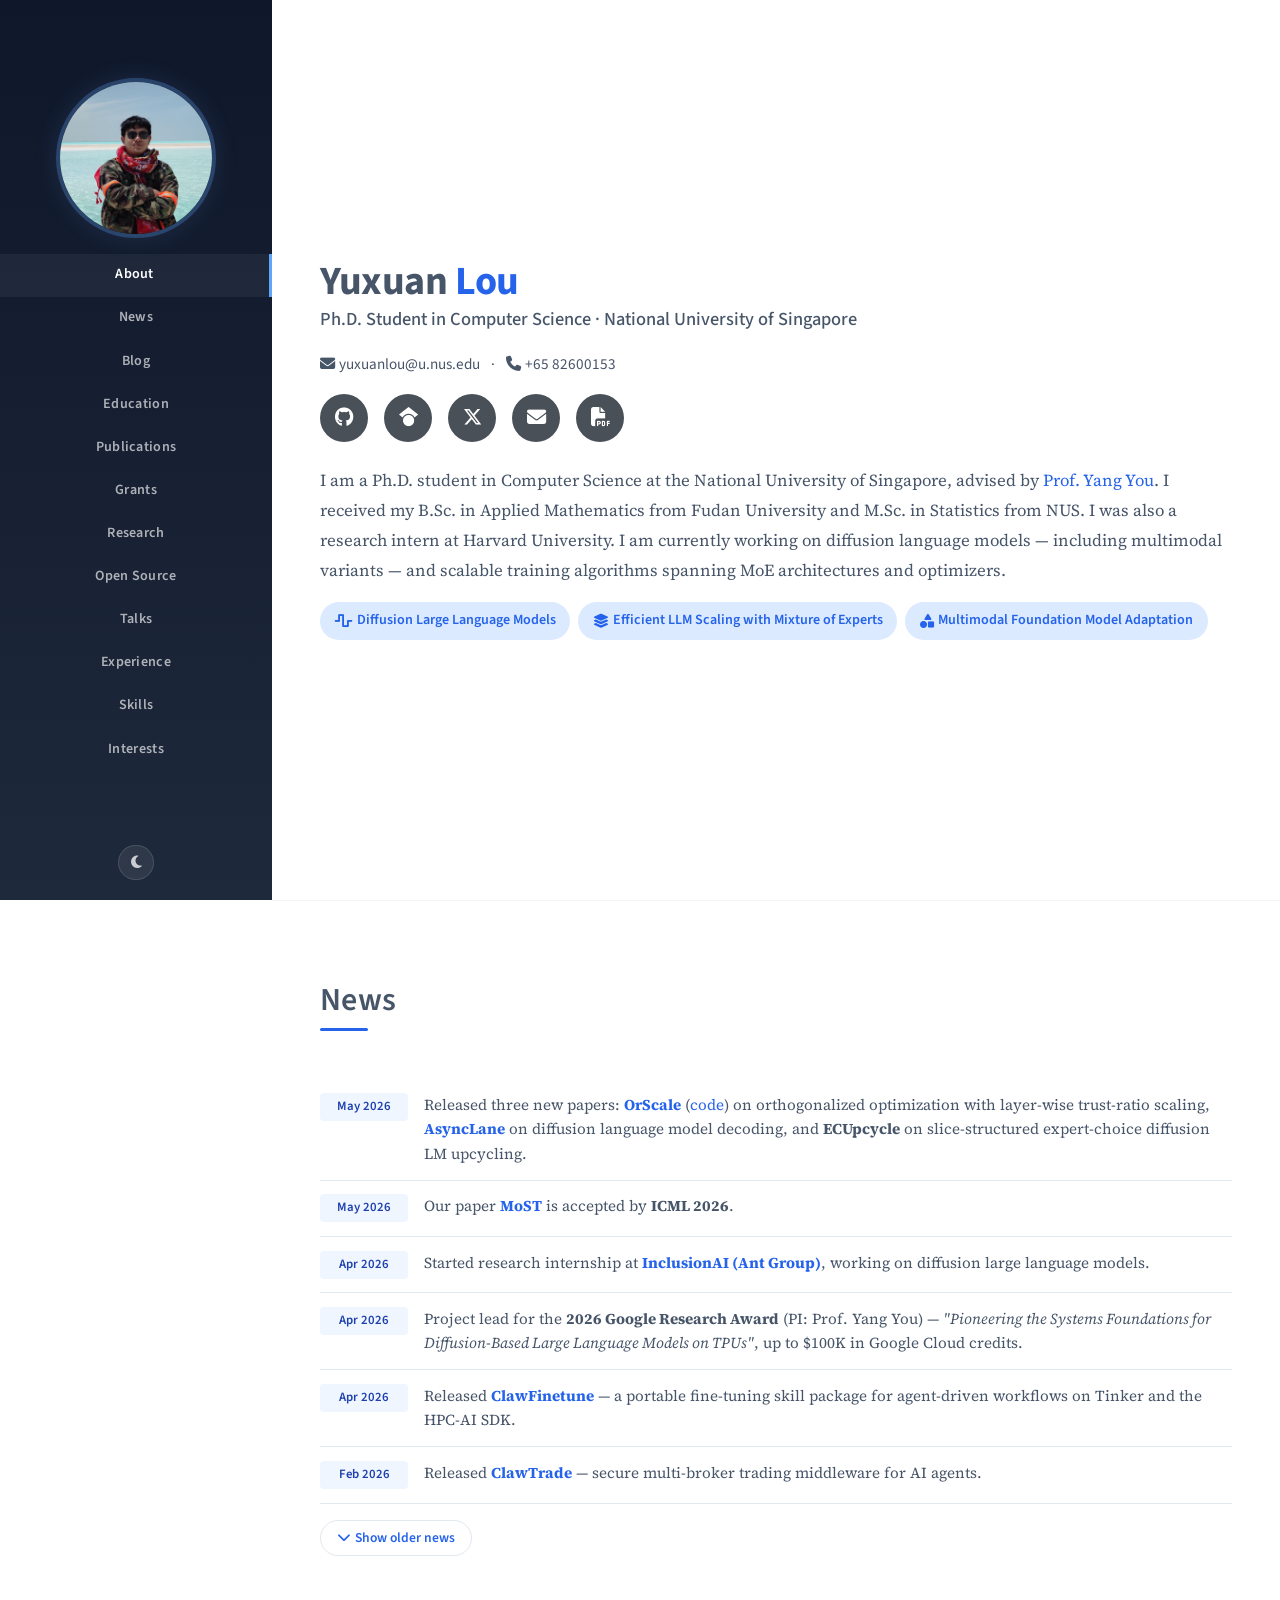
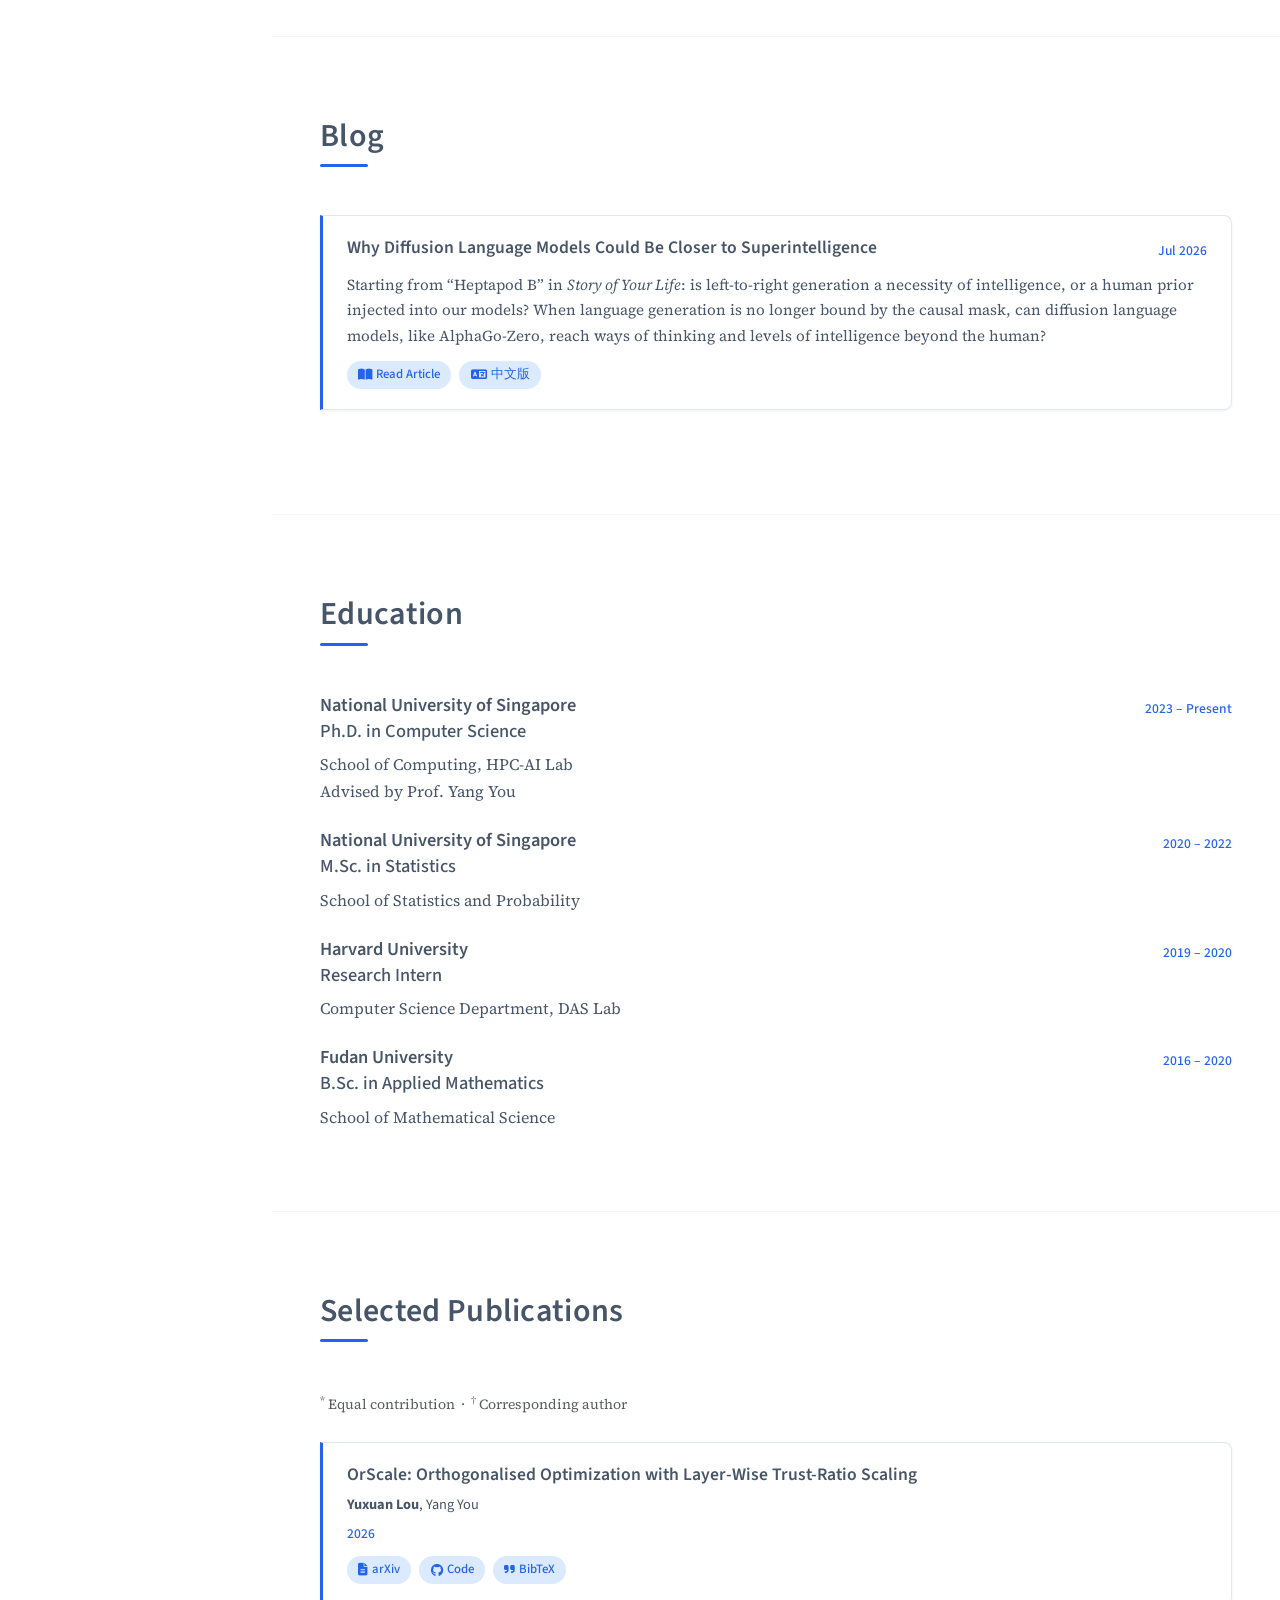
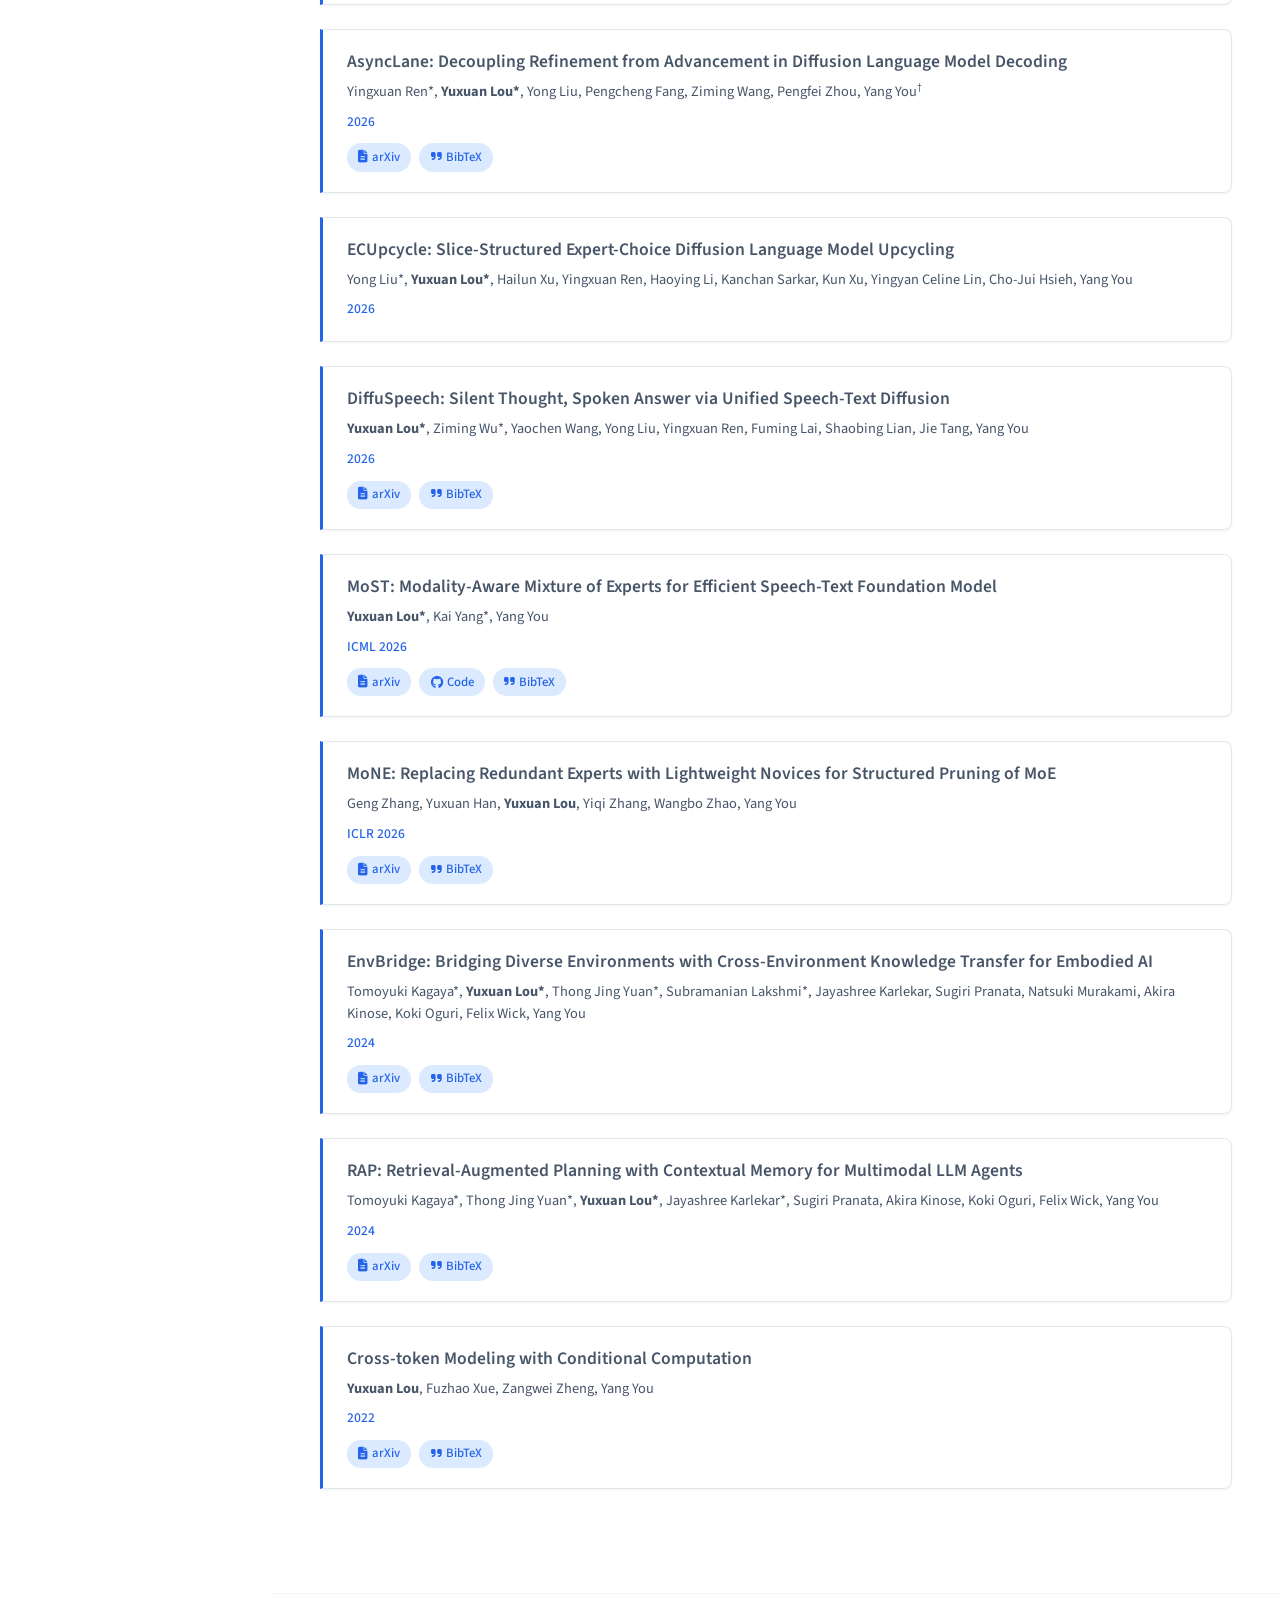
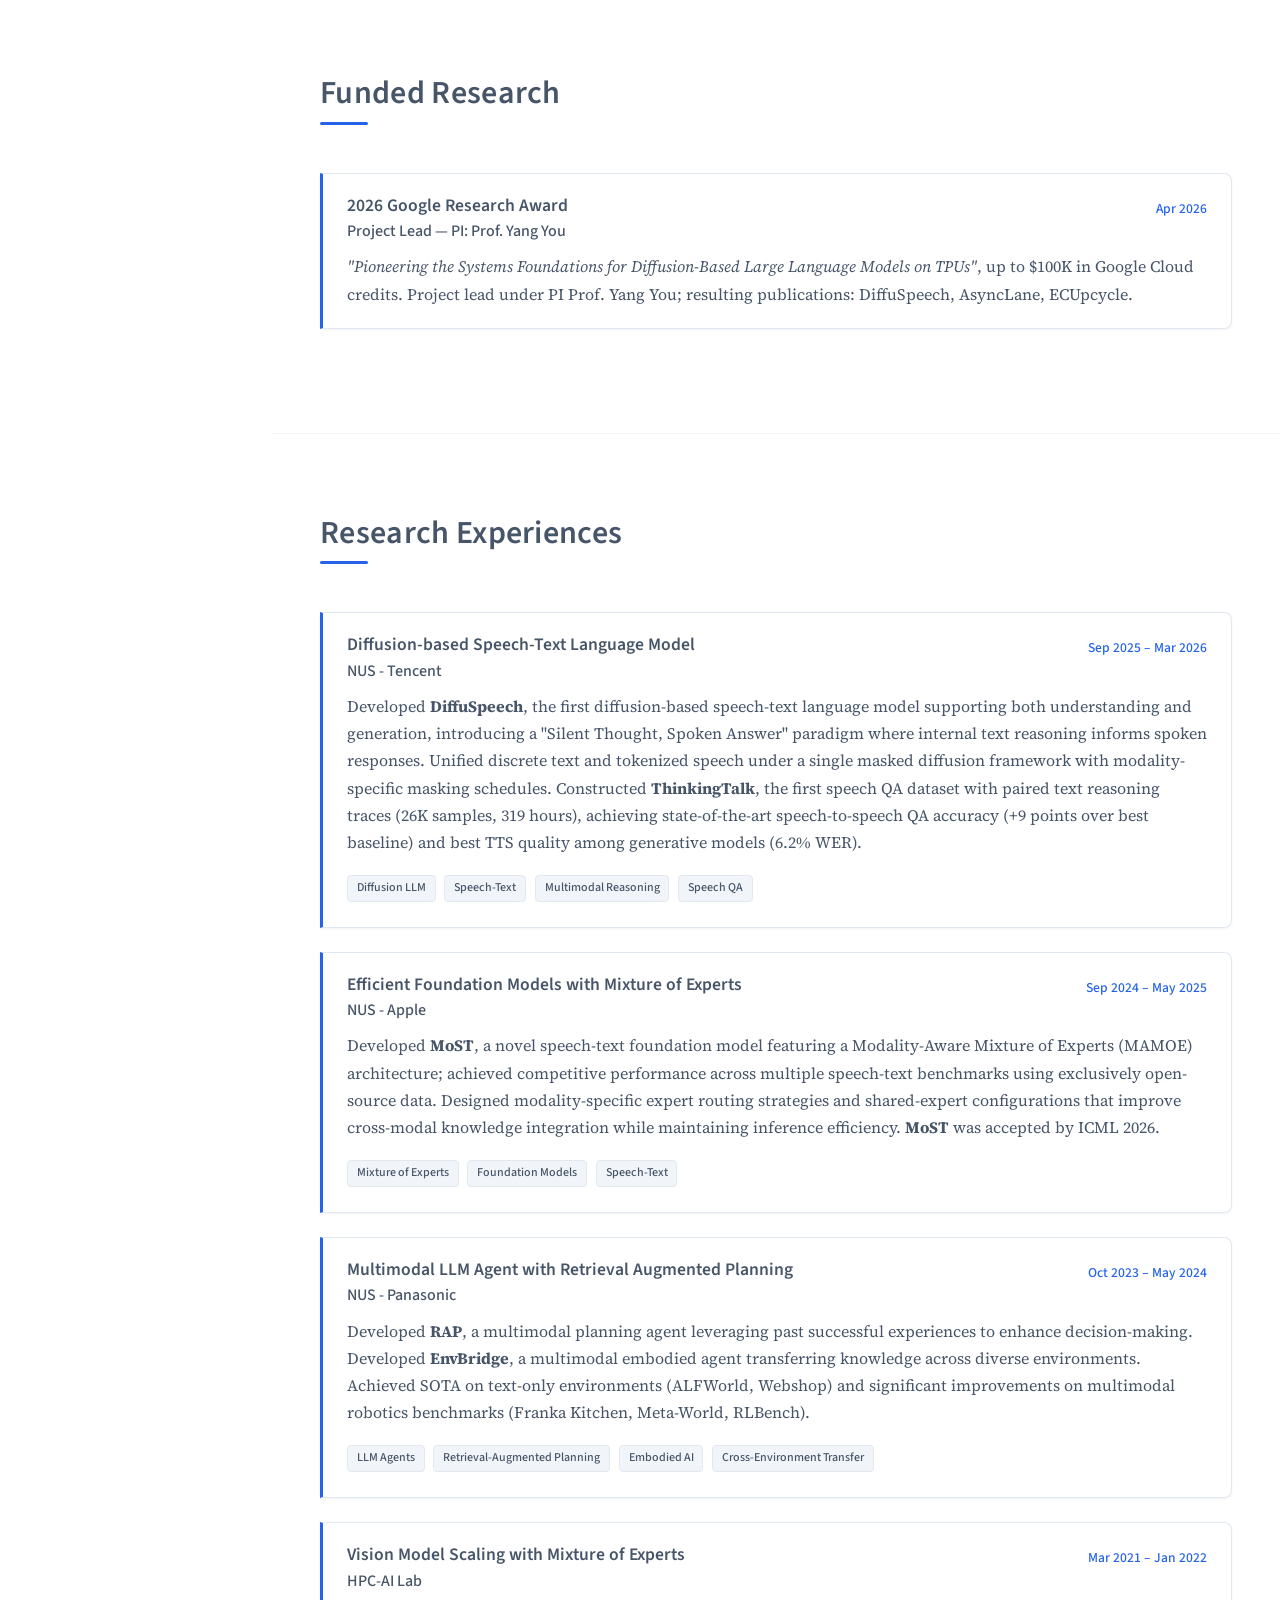
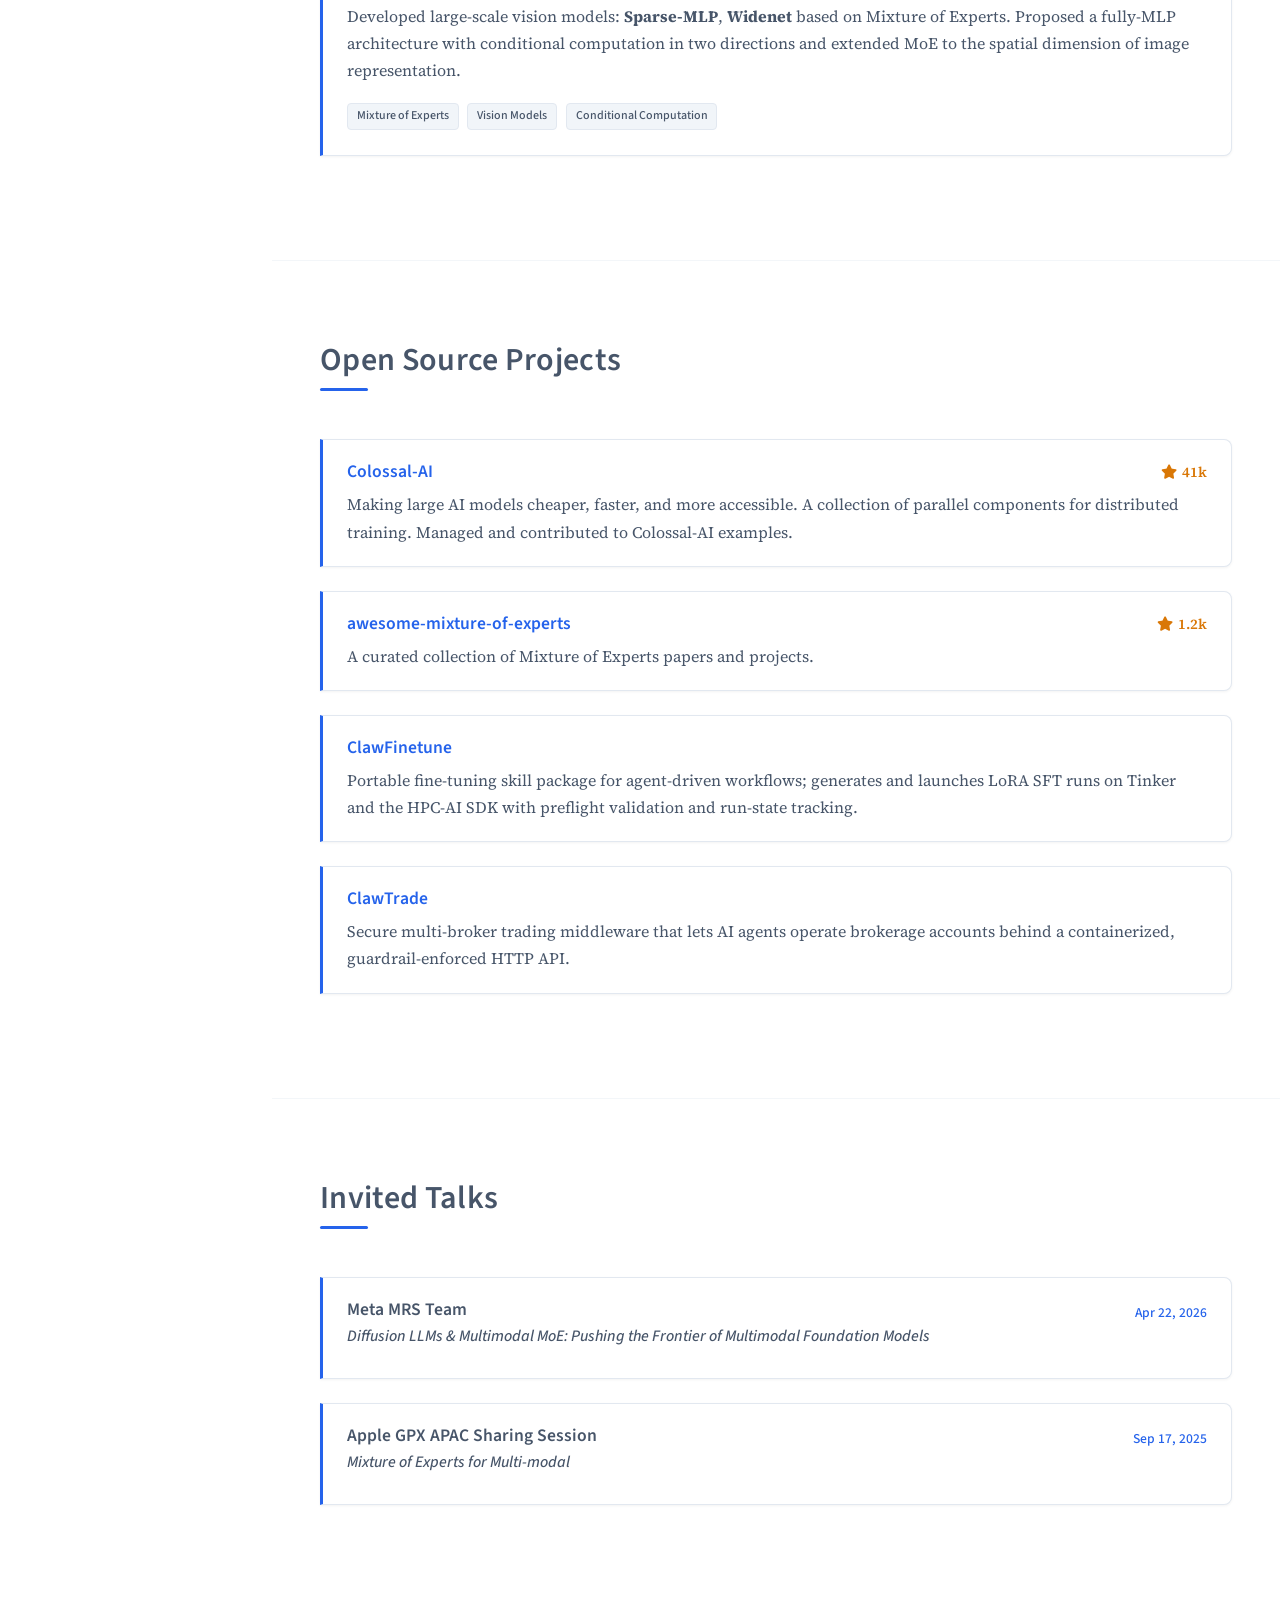
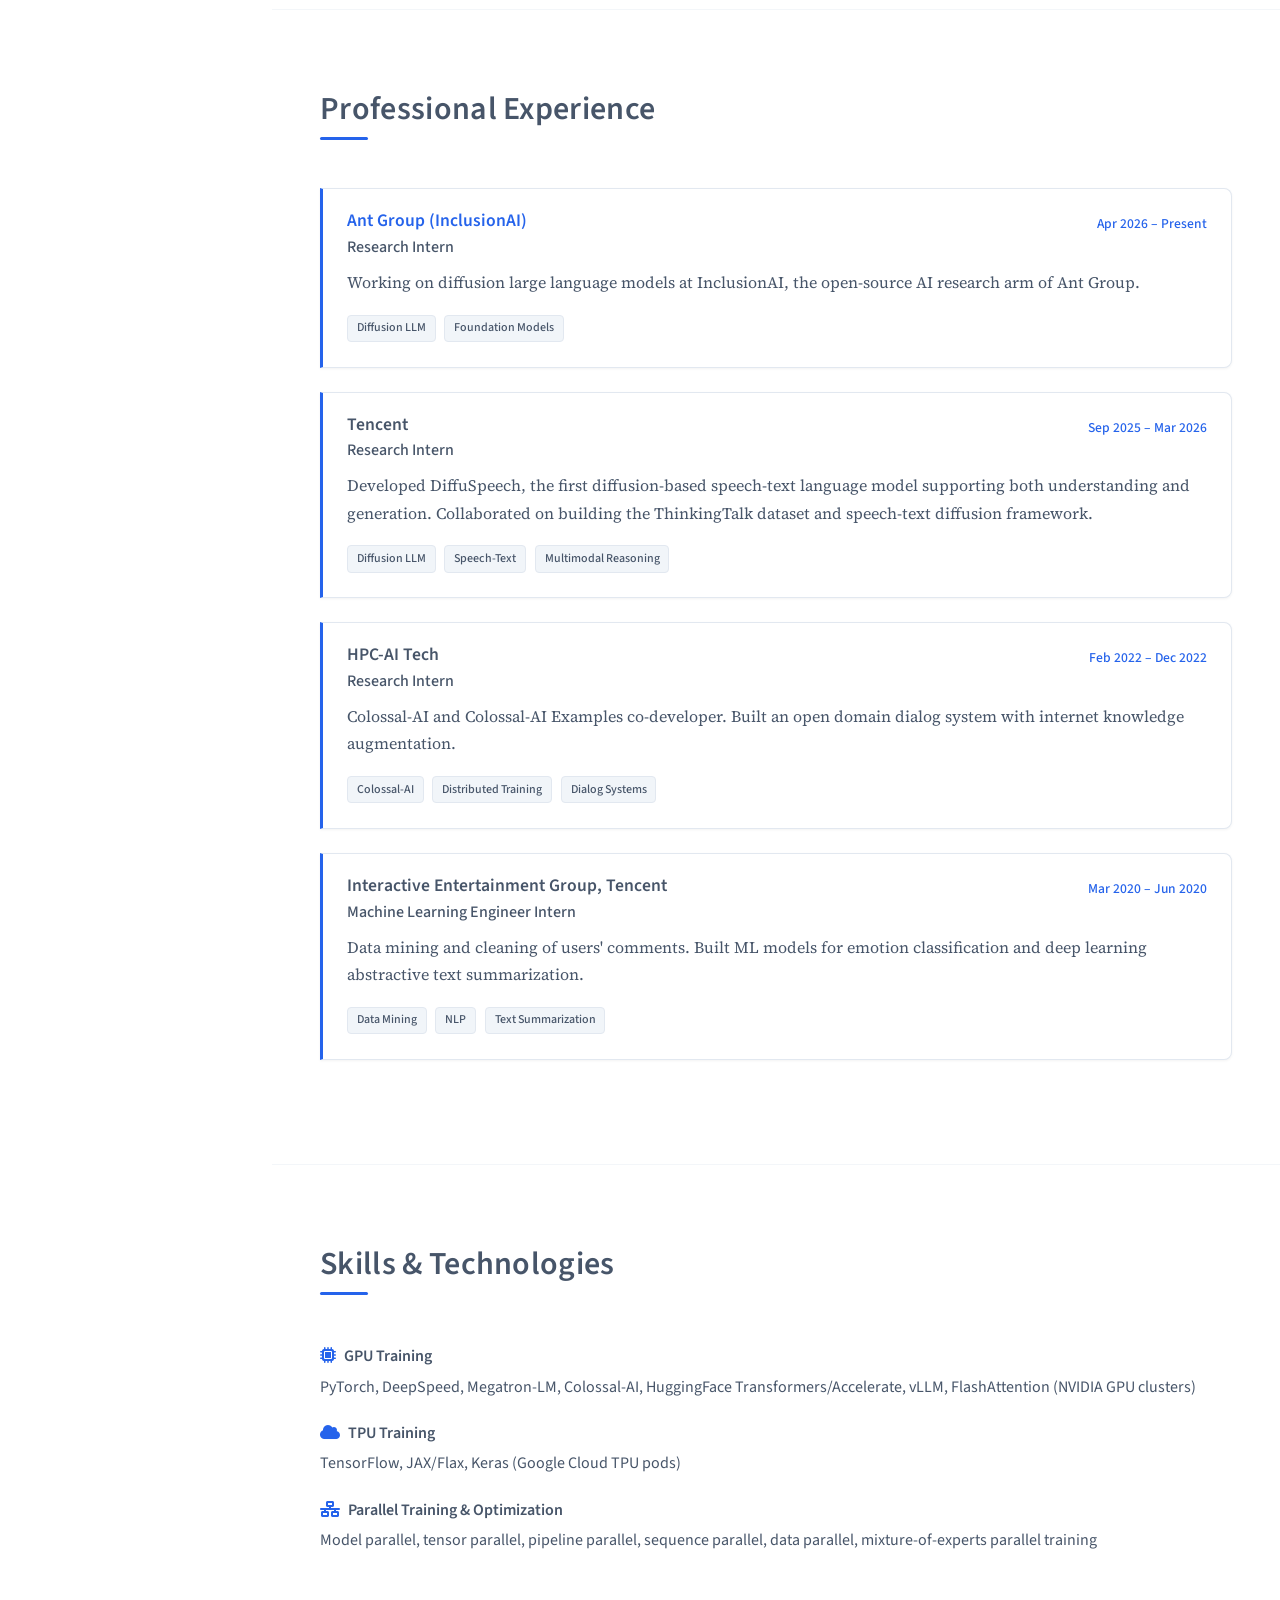
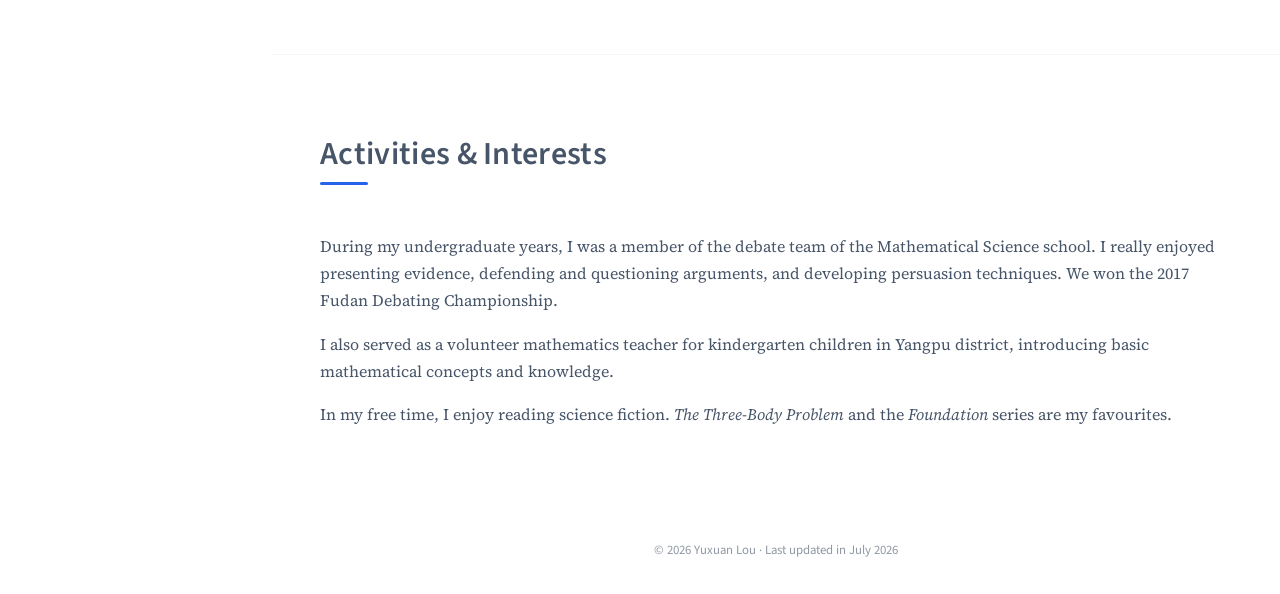
==== commit 8f01ef10: "Add English version of diffusion LM blog post - Full English translation at blog/diffusion-lm-superi" ====
--- a/index.html
+++ b/index.html
@@ -204,12 +204,13 @@
                     <h2 class="mb-5">Blog</h2>
                     <div class="content-card blog-card mb-4 fade-in-section">
                         <div class="d-flex flex-column flex-md-row justify-content-between mb-2">
-                            <h3 class="mb-0"><a href="blog/diffusion-lm-superintelligence/">为什么扩散语言模型更接近超级智能</a></h3>
+                            <h3 class="mb-0"><a href="blog/diffusion-lm-superintelligence/en/">Why Diffusion Language Models Could Be Closer to Superintelligence</a></h3>
                             <div class="flex-shrink-0"><span class="date-badge text-primary">Jul 2026</span></div>
                         </div>
-                        <p class="blog-excerpt">从《你一生的故事》中的"七文B"谈起：从左到右的生成顺序是智能的必然，还是人类习惯注入模型的先验？当语言生成不再被因果掩码束缚，扩散语言模型是否能像 AlphaGo-Zero 一样，抵达超越人类的思考方式与智能高度？</p>
-                        <div class="pub-links">
-                            <a class="pub-link" href="blog/diffusion-lm-superintelligence/"><i class="fas fa-book-open me-1"></i>阅读全文</a>
+                        <p class="blog-excerpt">Starting from &ldquo;Heptapod B&rdquo; in <em>Story of Your Life</em>: is left-to-right generation a necessity of intelligence, or a human prior injected into our models? When language generation is no longer bound by the causal mask, can diffusion language models, like AlphaGo-Zero, reach ways of thinking and levels of intelligence beyond the human?</p>
+                        <div class="pub-links">
+                            <a class="pub-link" href="blog/diffusion-lm-superintelligence/en/"><i class="fas fa-book-open me-1"></i>Read Article</a>
+                            <a class="pub-link" href="blog/diffusion-lm-superintelligence/"><i class="fas fa-language me-1"></i>中文版</a>
                         </div>
                     </div>
                 </div>
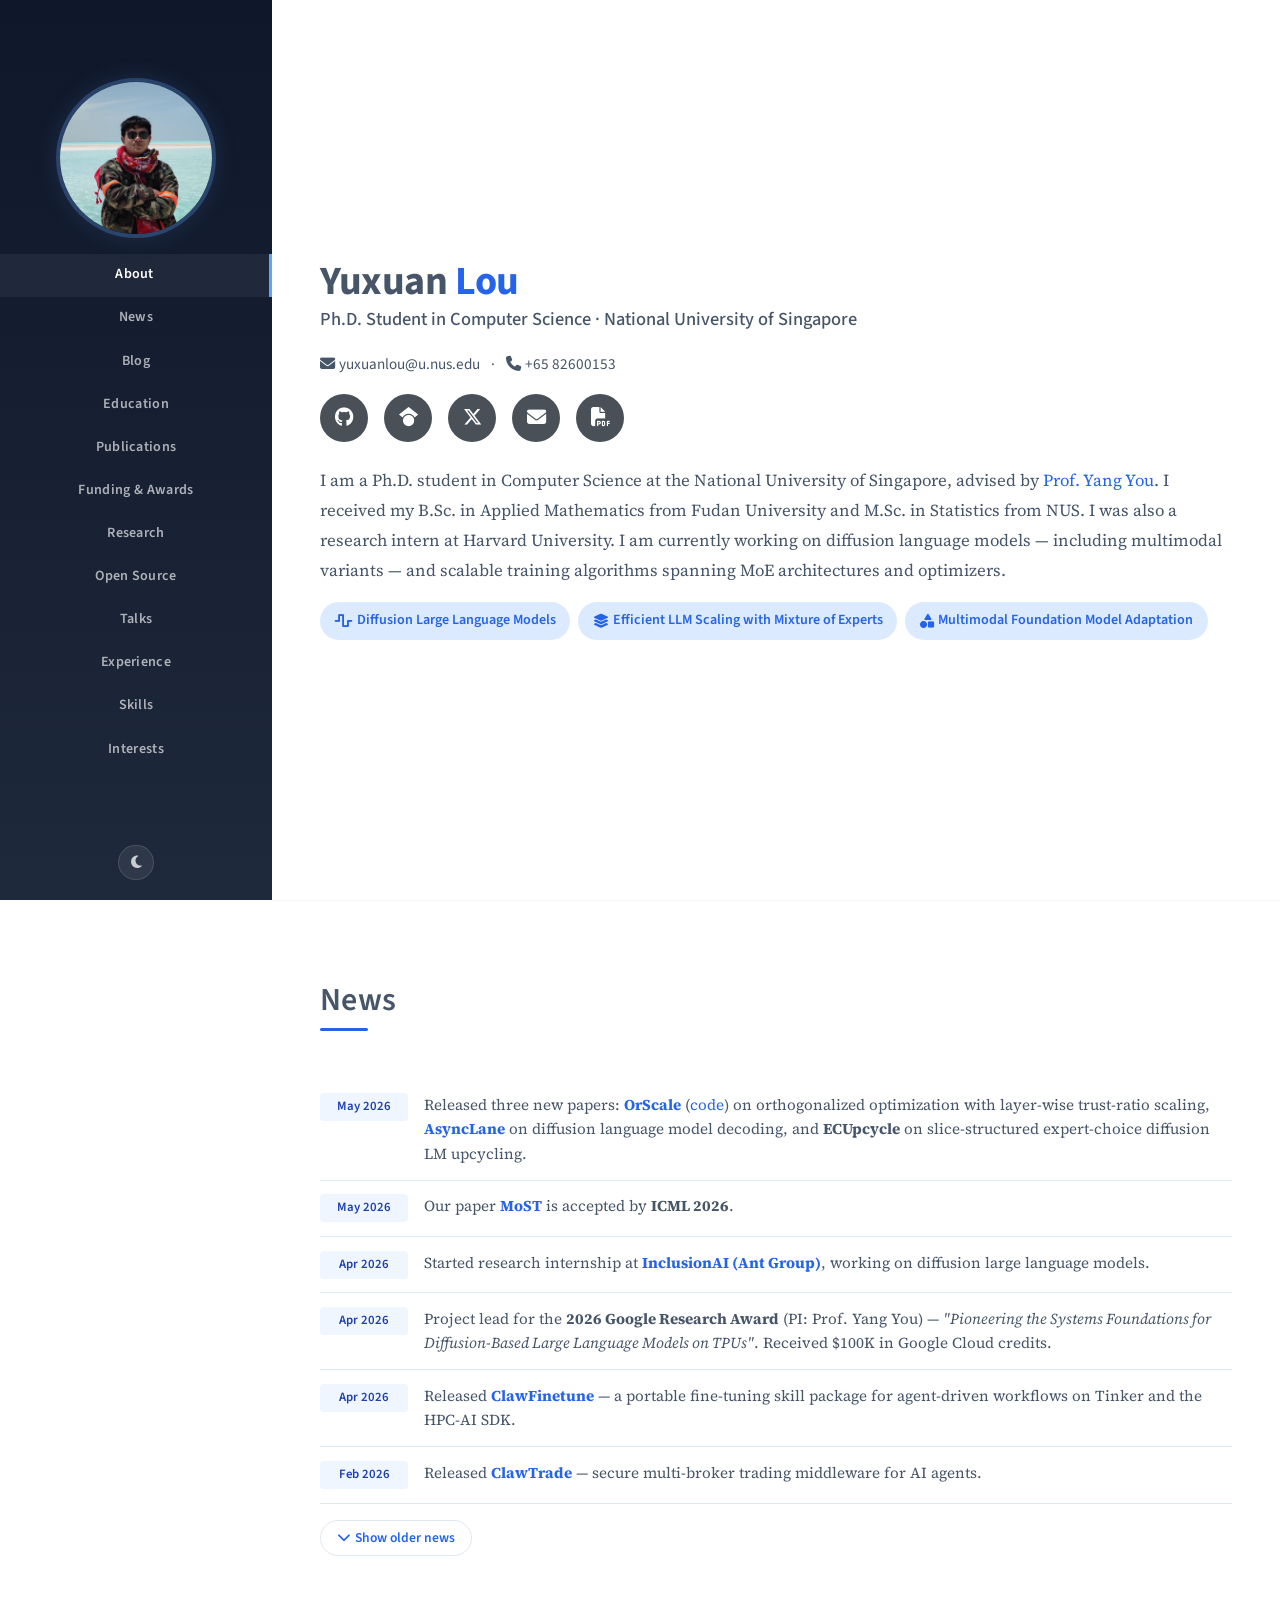
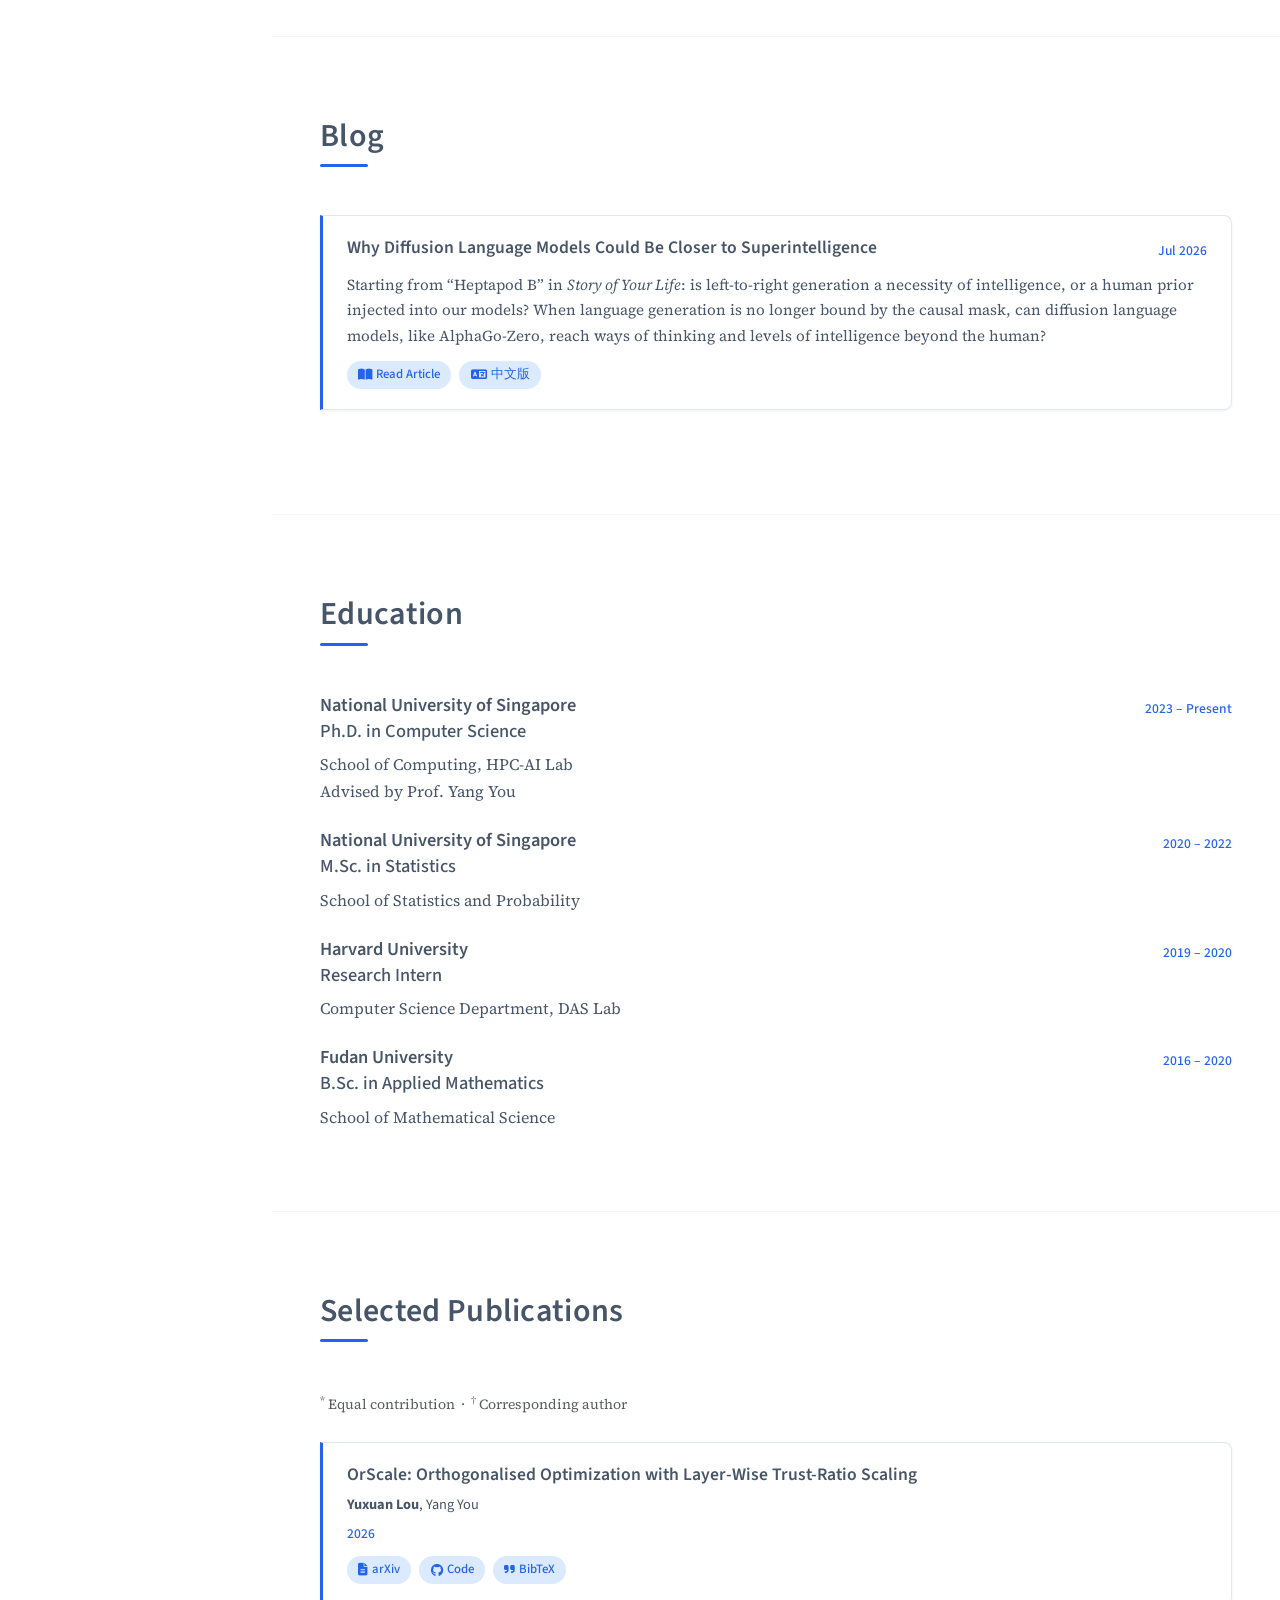
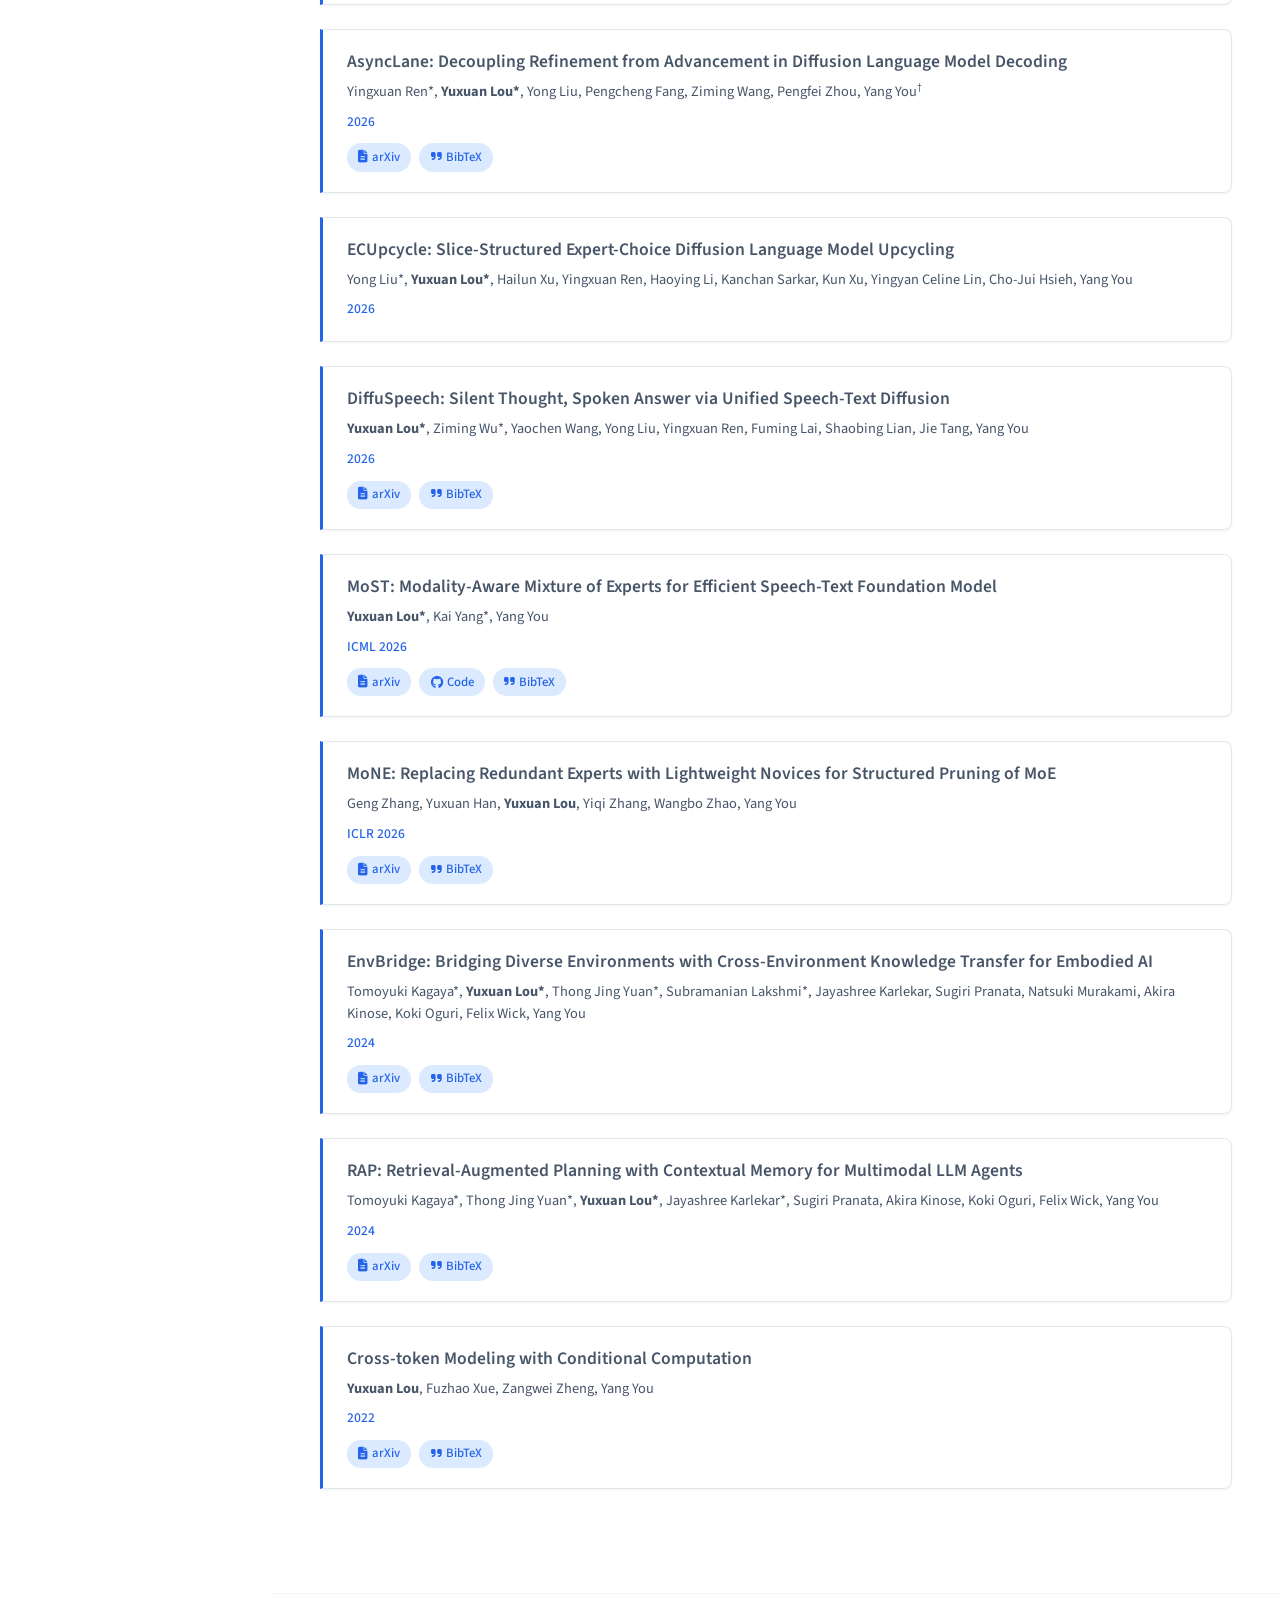
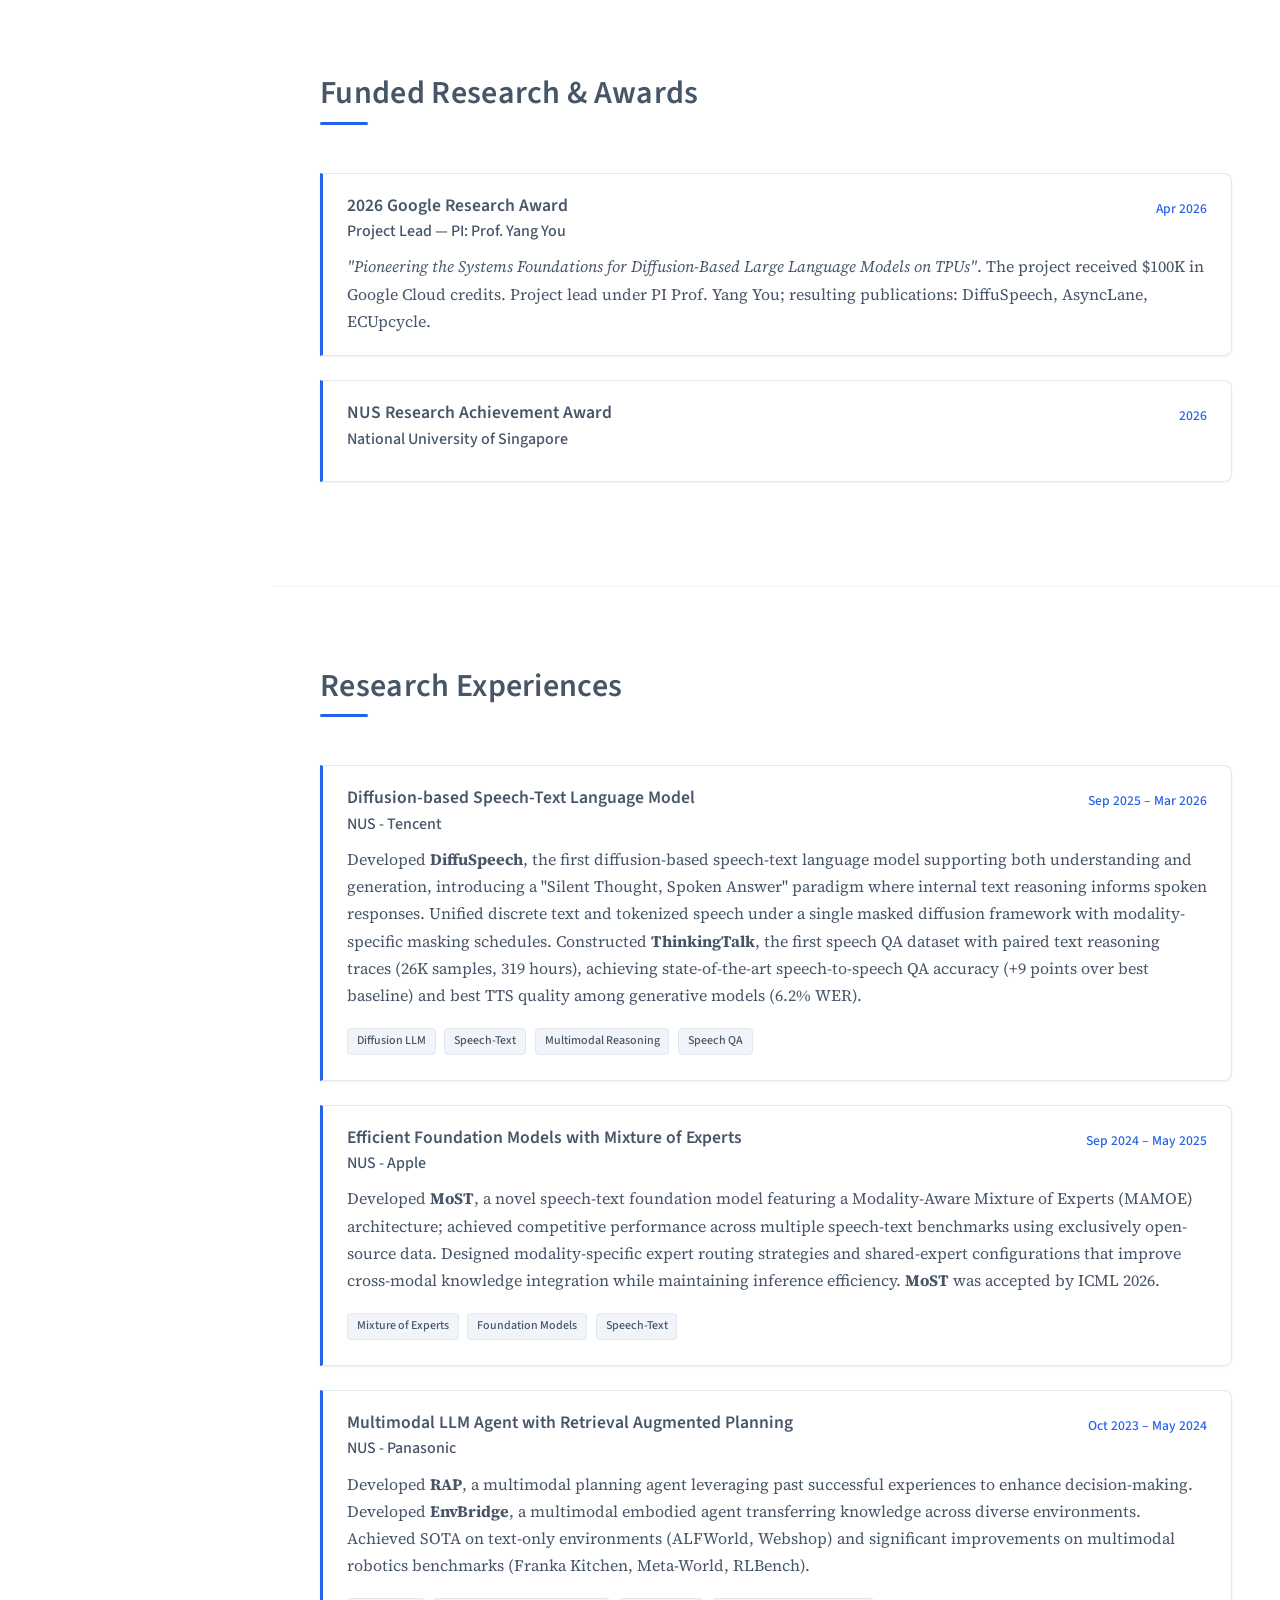
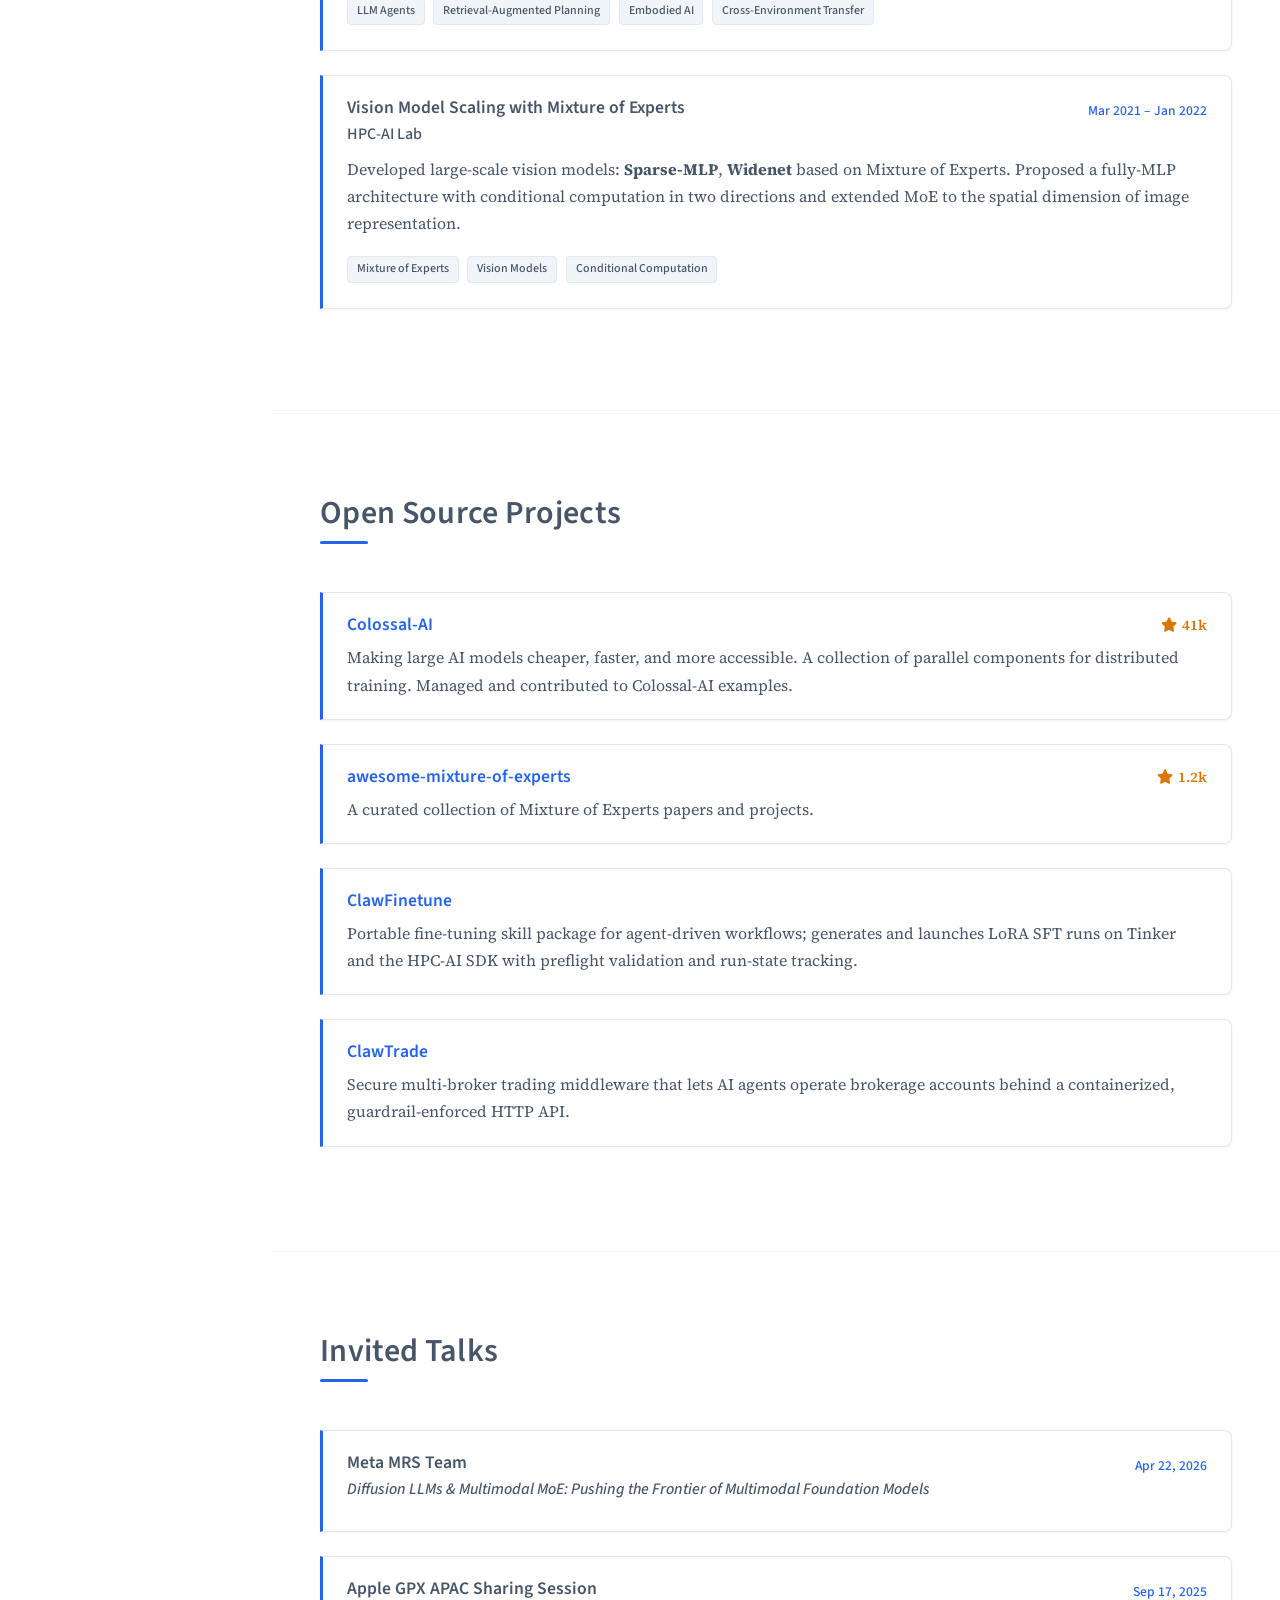
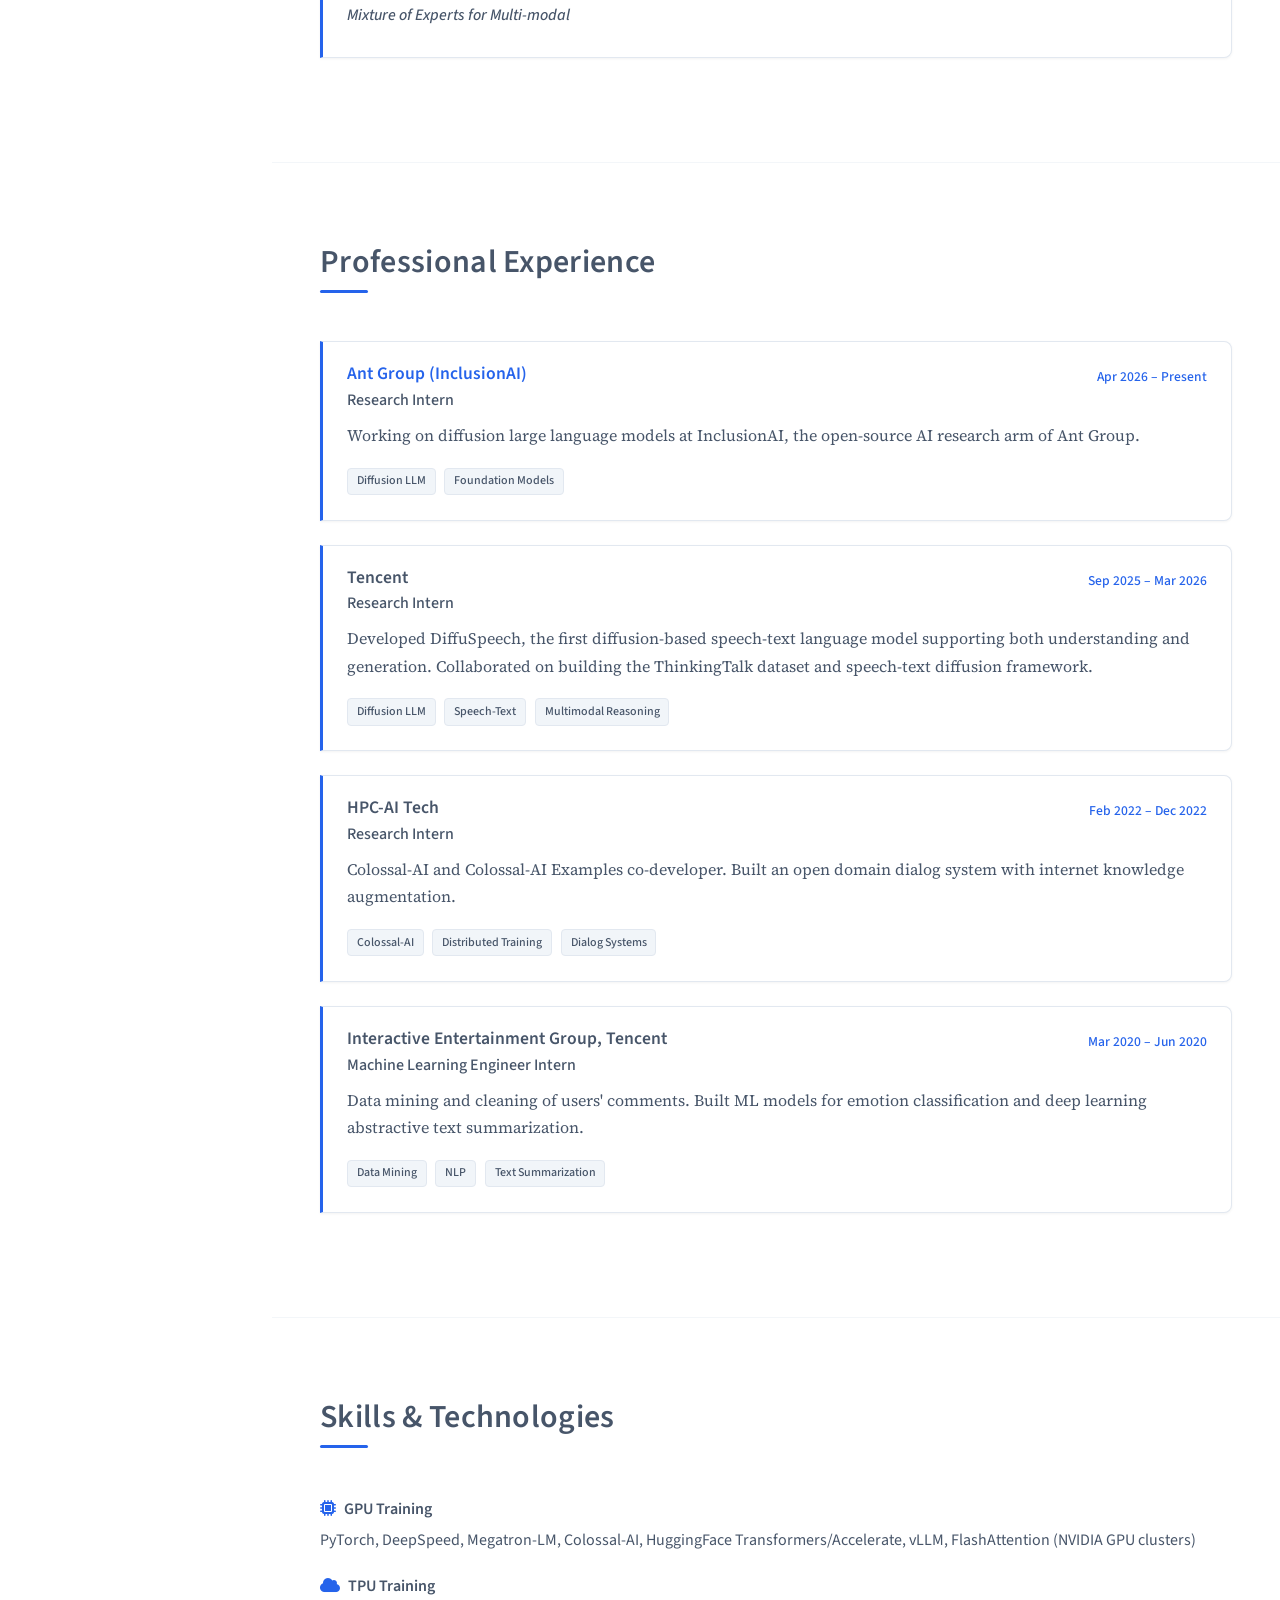
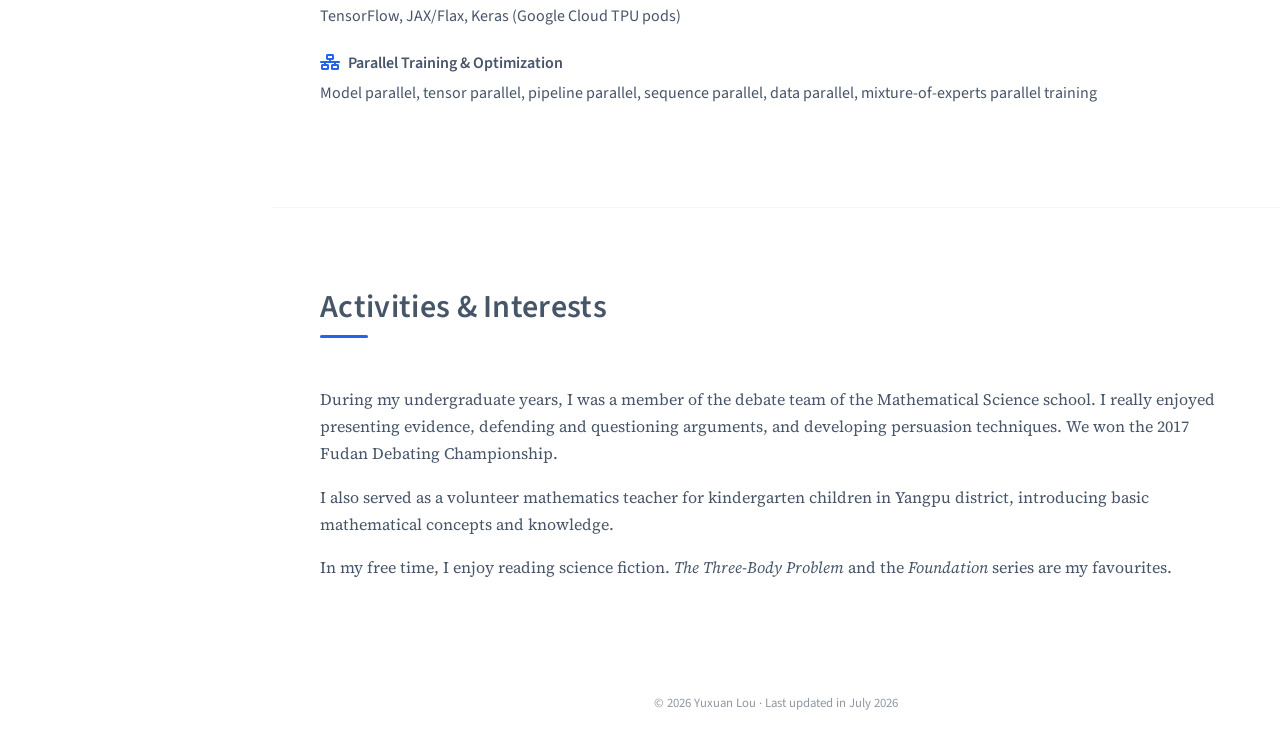
==== commit d06cd100: "Update homepage funding and awards" ====
--- a/index.html
+++ b/index.html
@@ -93,7 +93,7 @@
                     <li class="nav-item"><a class="nav-link js-scroll-trigger" href="#blog">Blog</a></li>
                     <li class="nav-item"><a class="nav-link js-scroll-trigger" href="#education">Education</a></li>
                     <li class="nav-item"><a class="nav-link js-scroll-trigger" href="#publications">Publications</a></li>
-                    <li class="nav-item"><a class="nav-link js-scroll-trigger" href="#grants">Grants</a></li>
+                    <li class="nav-item"><a class="nav-link js-scroll-trigger" href="#grants">Funding &amp; Awards</a></li>
                     <li class="nav-item"><a class="nav-link js-scroll-trigger" href="#research-experiences">Research</a></li>
                     <li class="nav-item"><a class="nav-link js-scroll-trigger" href="#open-source-projects">Open Source</a></li>
                     <li class="nav-item"><a class="nav-link js-scroll-trigger" href="#talks">Talks</a></li>
@@ -157,7 +157,7 @@
                         </div>
                         <div class="news-item fade-in-section">
                             <span class="news-date">Apr 2026</span>
-                            <span class="news-text">Project lead for the <strong>2026 Google Research Award</strong> (PI: Prof. Yang You) — <em>"Pioneering the Systems Foundations for Diffusion-Based Large Language Models on TPUs"</em>, up to $100K in Google Cloud credits.</span>
+                            <span class="news-text">Project lead for the <strong>2026 Google Research Award</strong> (PI: Prof. Yang You) — <em>"Pioneering the Systems Foundations for Diffusion-Based Large Language Models on TPUs"</em>. Received $100K in Google Cloud credits.</span>
                         </div>
                         <div class="news-item fade-in-section">
                             <span class="news-date">Apr 2026</span>
@@ -400,10 +400,10 @@
                 </div>
             </section>
             <hr class="m-0" />
-            <!-- Funded Research -->
+            <!-- Funded Research & Awards -->
             <section class="resume-section" id="grants">
                 <div class="resume-section-content">
-                    <h2 class="mb-5">Funded Research</h2>
+                    <h2 class="mb-5">Funded Research &amp; Awards</h2>
                     <div class="content-card mb-4 fade-in-section">
                         <div class="d-flex flex-column flex-md-row justify-content-between mb-2">
                             <div>
@@ -412,7 +412,16 @@
                             </div>
                             <div class="flex-shrink-0"><span class="date-badge text-primary">Apr 2026</span></div>
                         </div>
-                        <p class="mb-0"><em>"Pioneering the Systems Foundations for Diffusion-Based Large Language Models on TPUs"</em>, up to $100K in Google Cloud credits. Project lead under PI Prof. Yang You; resulting publications: DiffuSpeech, AsyncLane, ECUpcycle.</p>
+                        <p class="mb-0"><em>"Pioneering the Systems Foundations for Diffusion-Based Large Language Models on TPUs"</em>. The project received $100K in Google Cloud credits. Project lead under PI Prof. Yang You; resulting publications: DiffuSpeech, AsyncLane, ECUpcycle.</p>
+                    </div>
+                    <div class="content-card mb-4 fade-in-section">
+                        <div class="d-flex flex-column flex-md-row justify-content-between mb-2">
+                            <div>
+                                <h3 class="mb-0">NUS Research Achievement Award</h3>
+                                <div class="subheading">National University of Singapore</div>
+                            </div>
+                            <div class="flex-shrink-0"><span class="date-badge text-primary">2026</span></div>
+                        </div>
                     </div>
                 </div>
             </section>
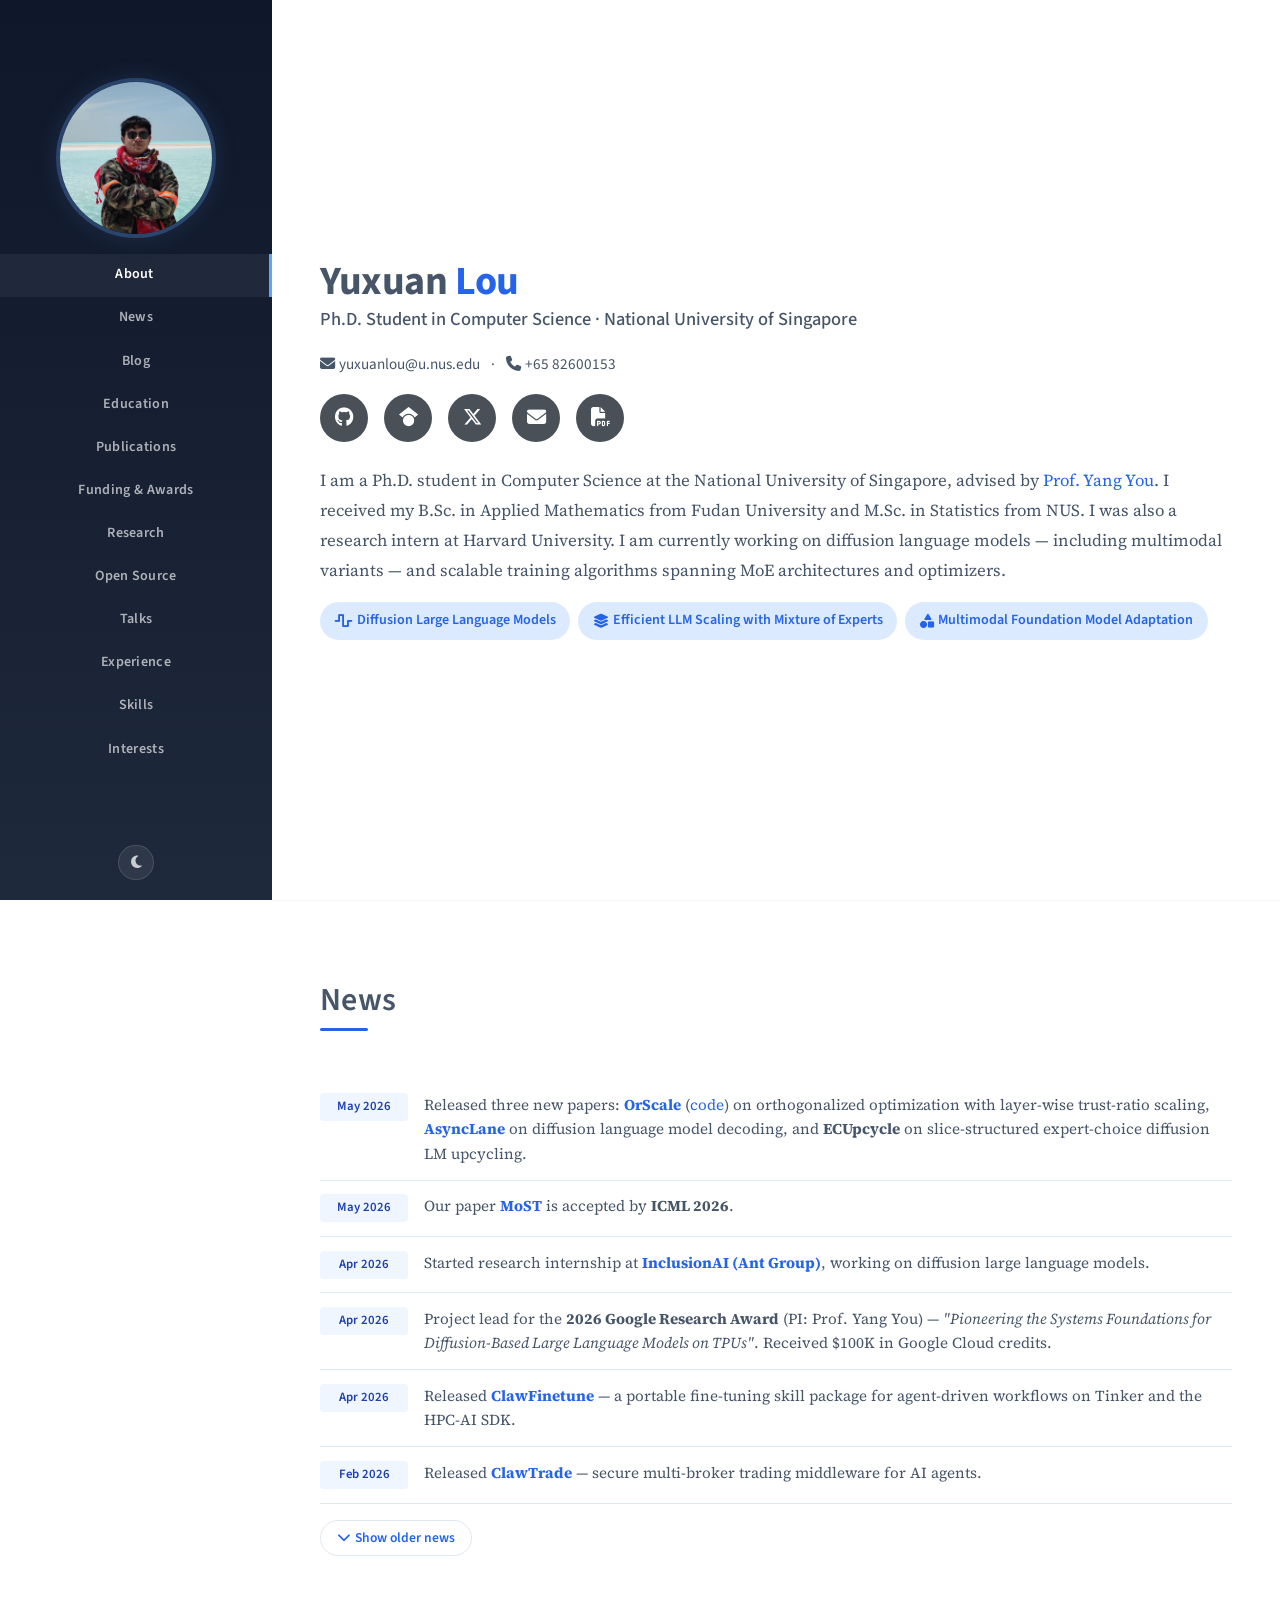
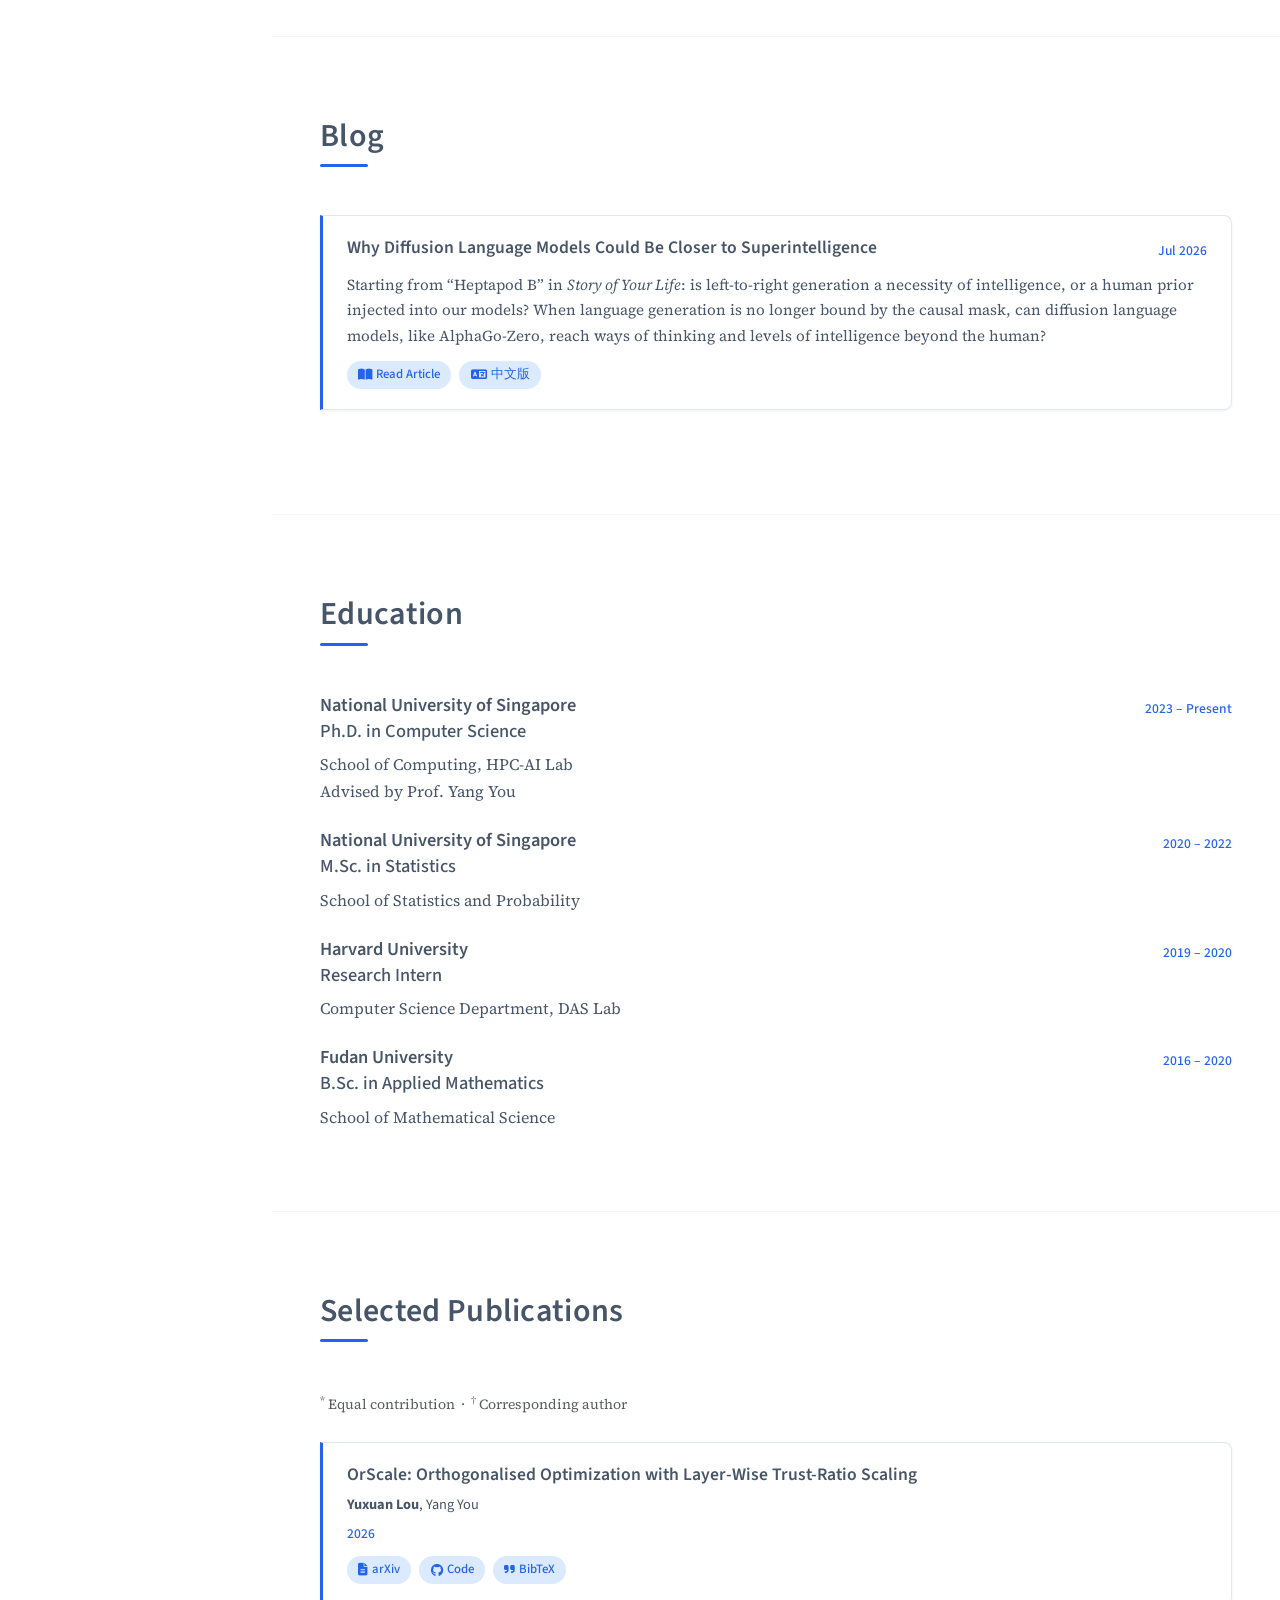
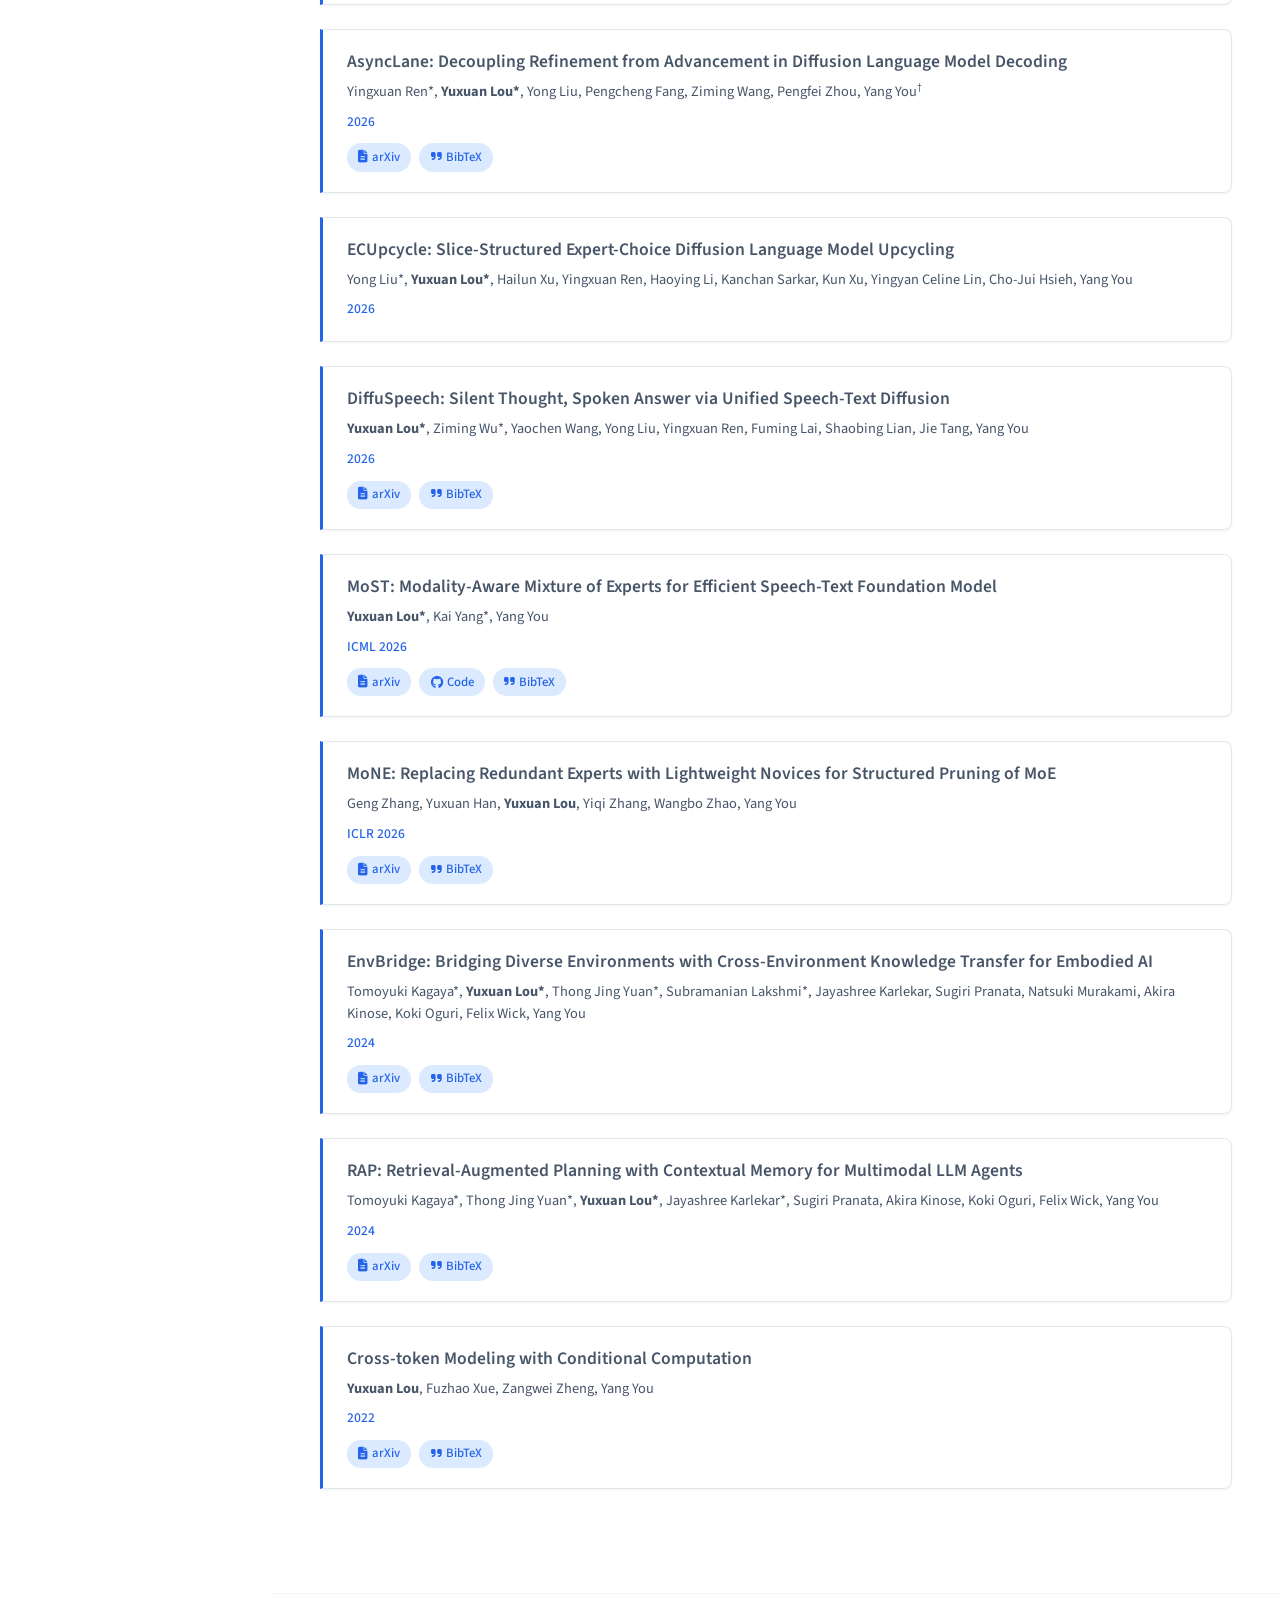
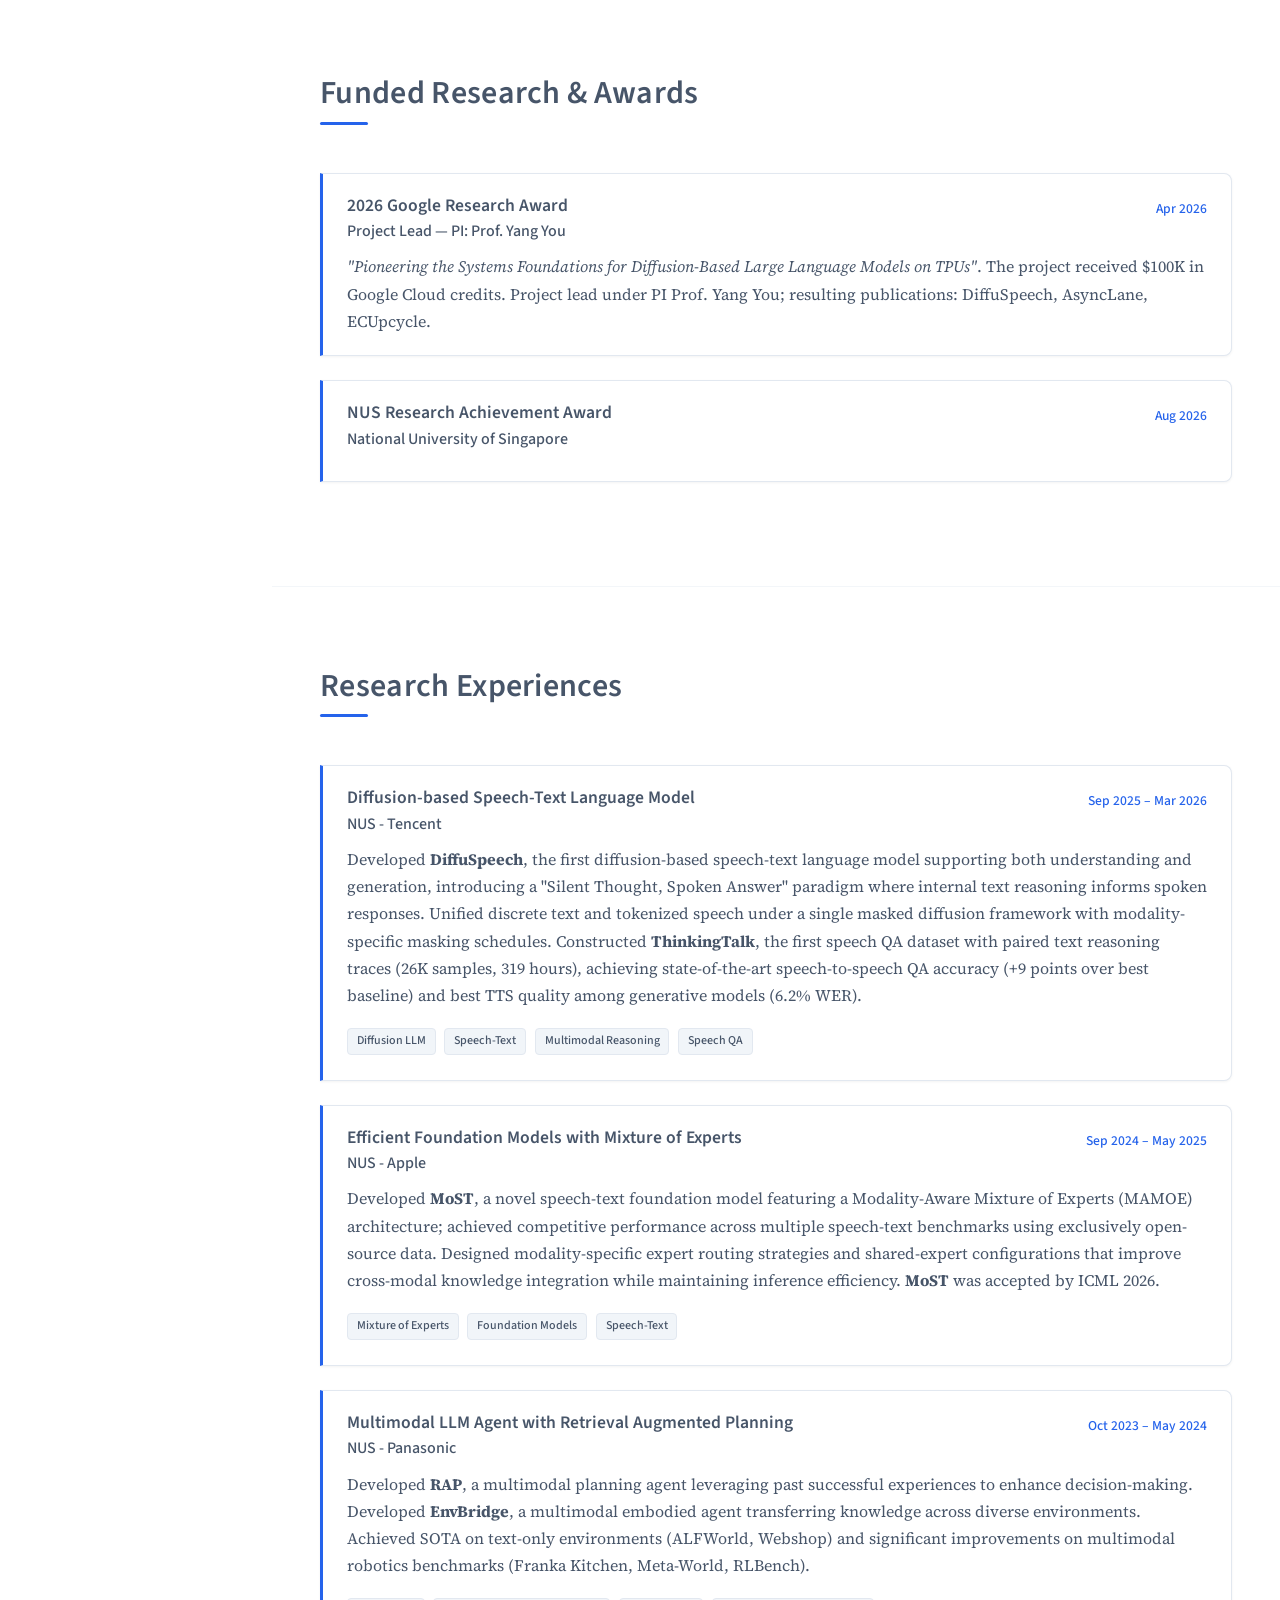
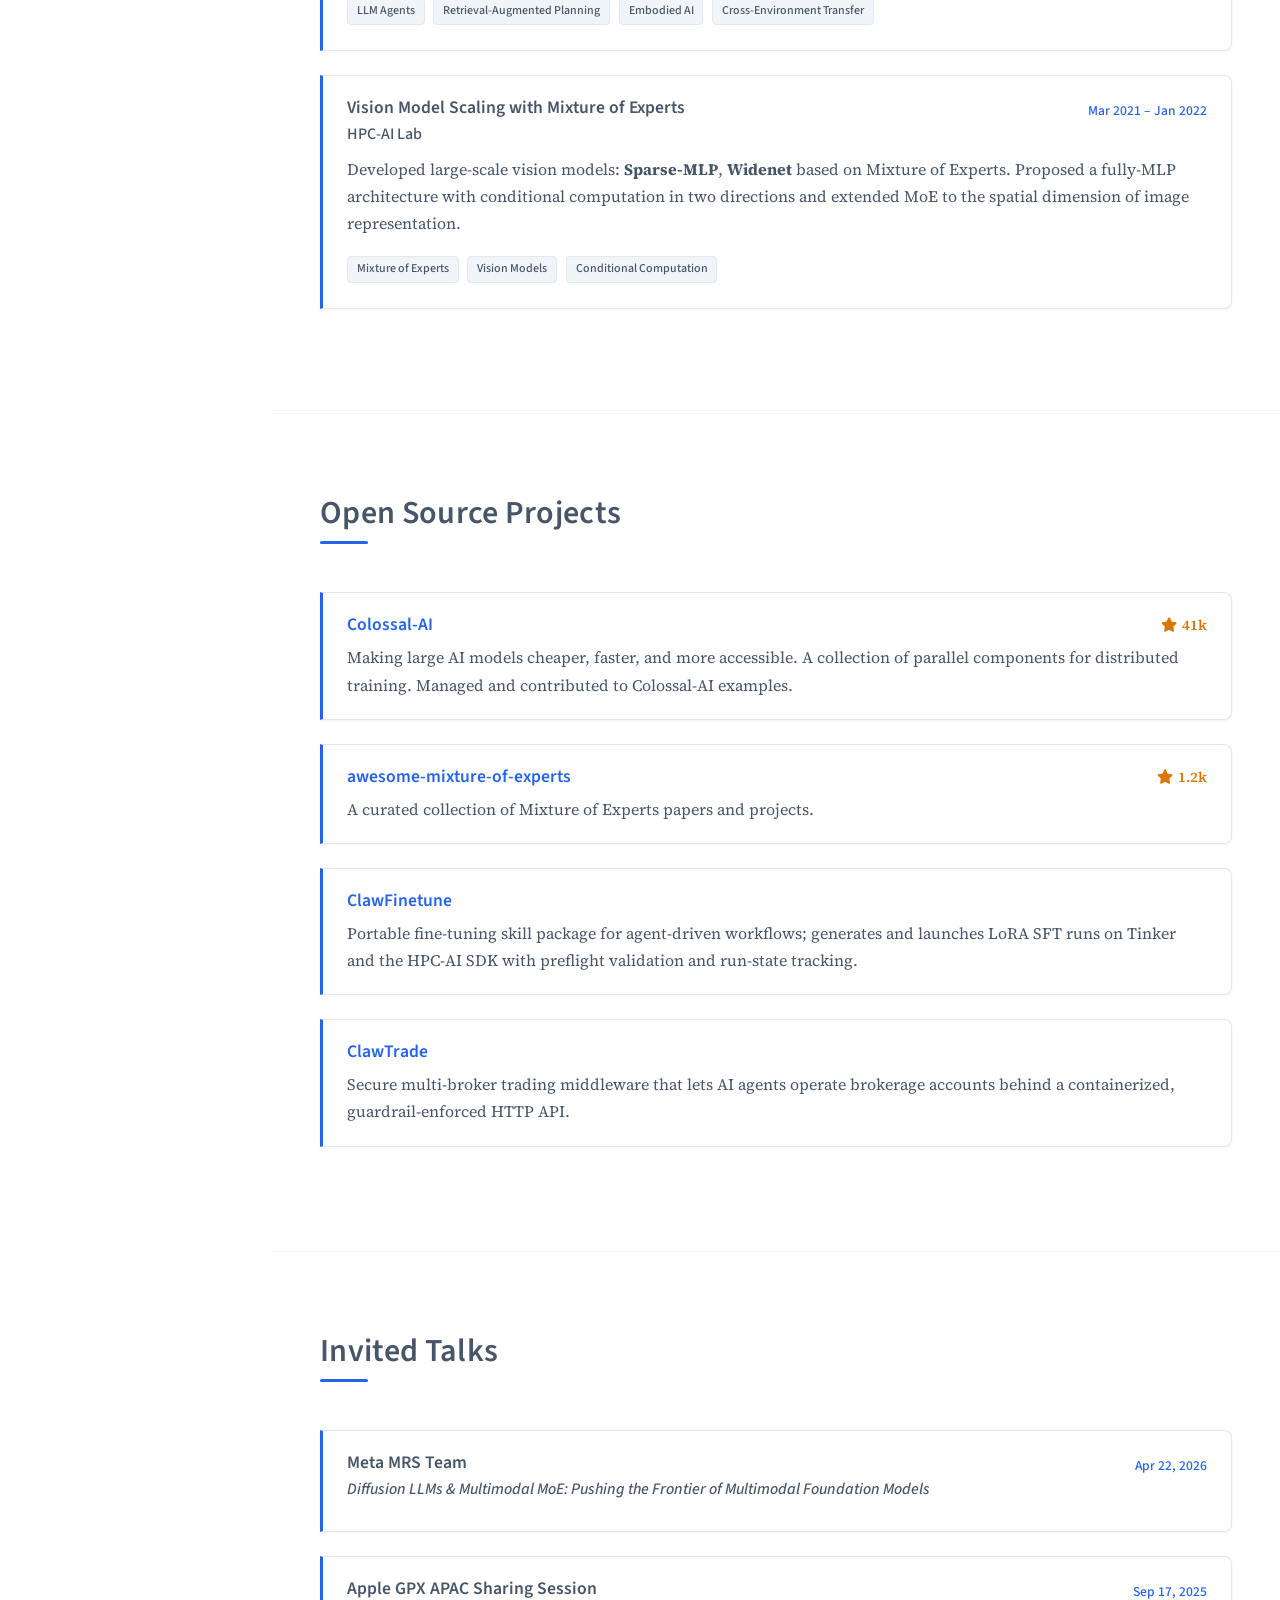
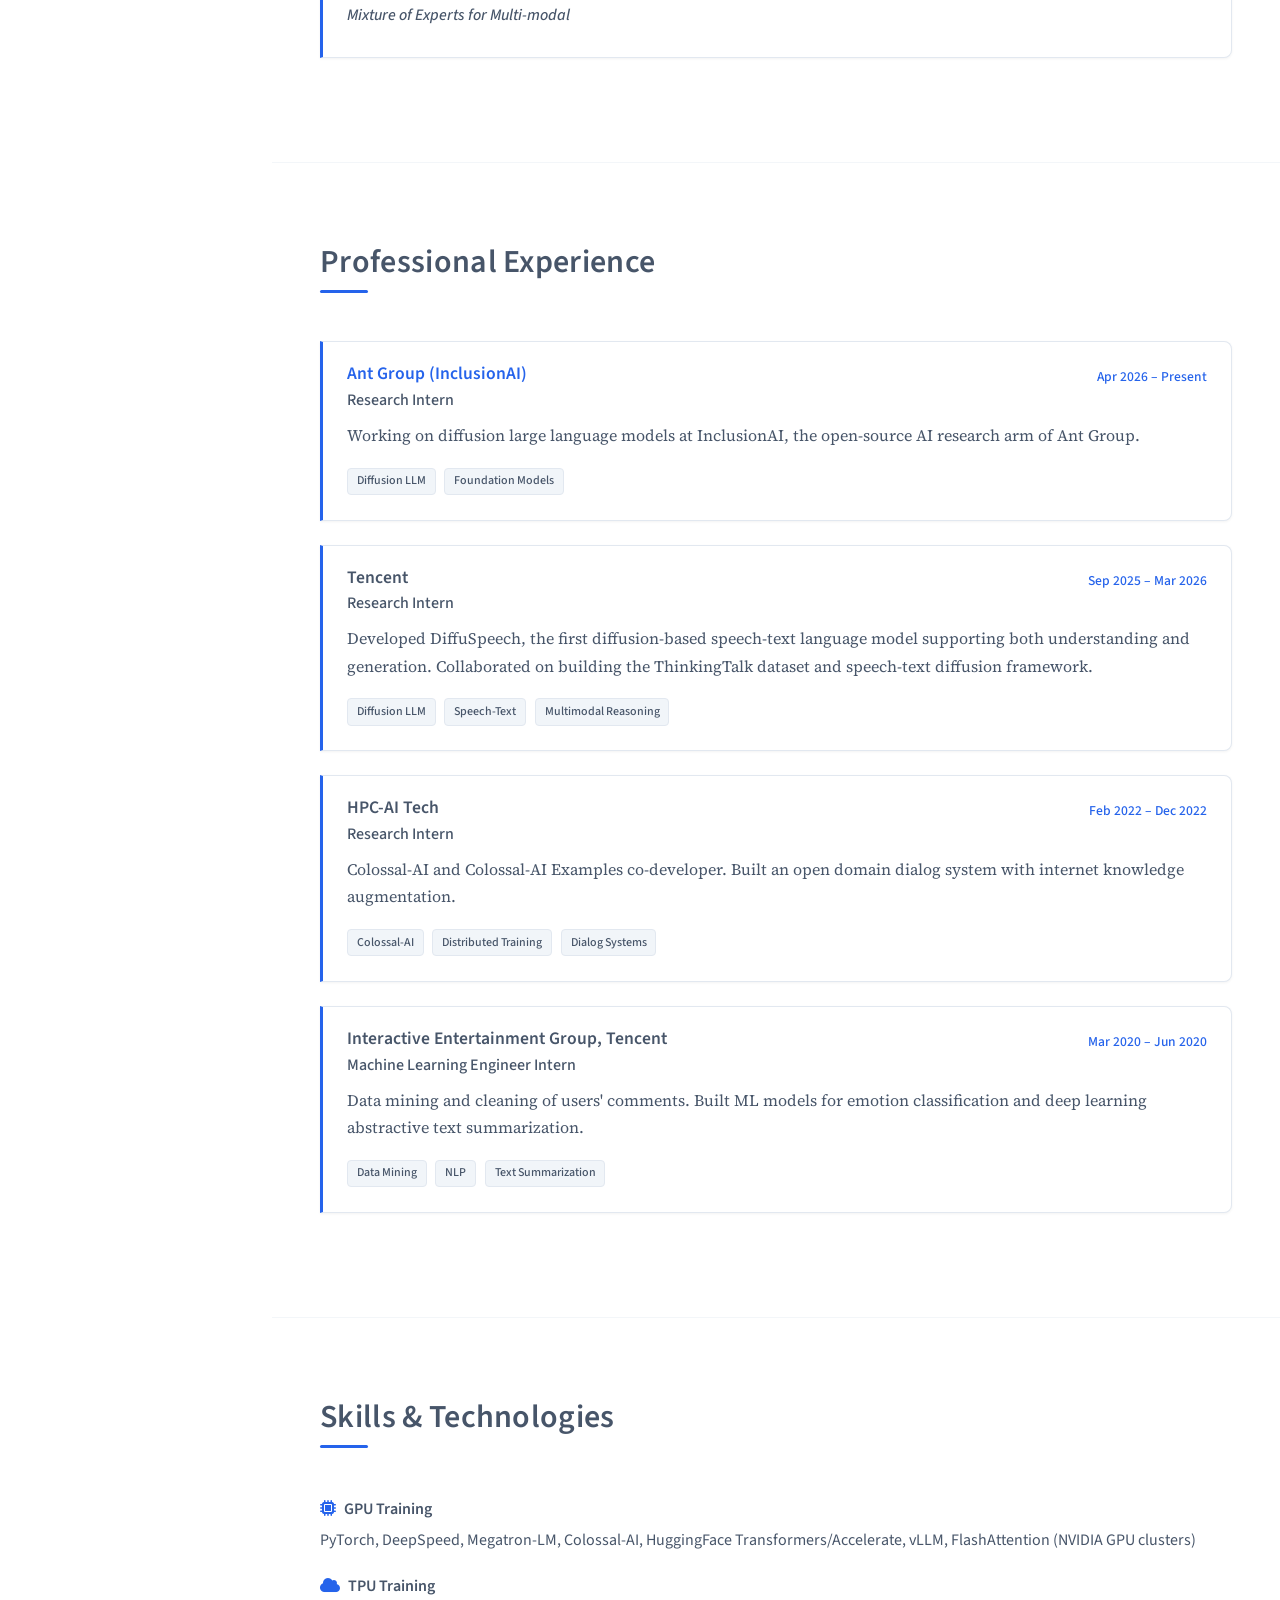
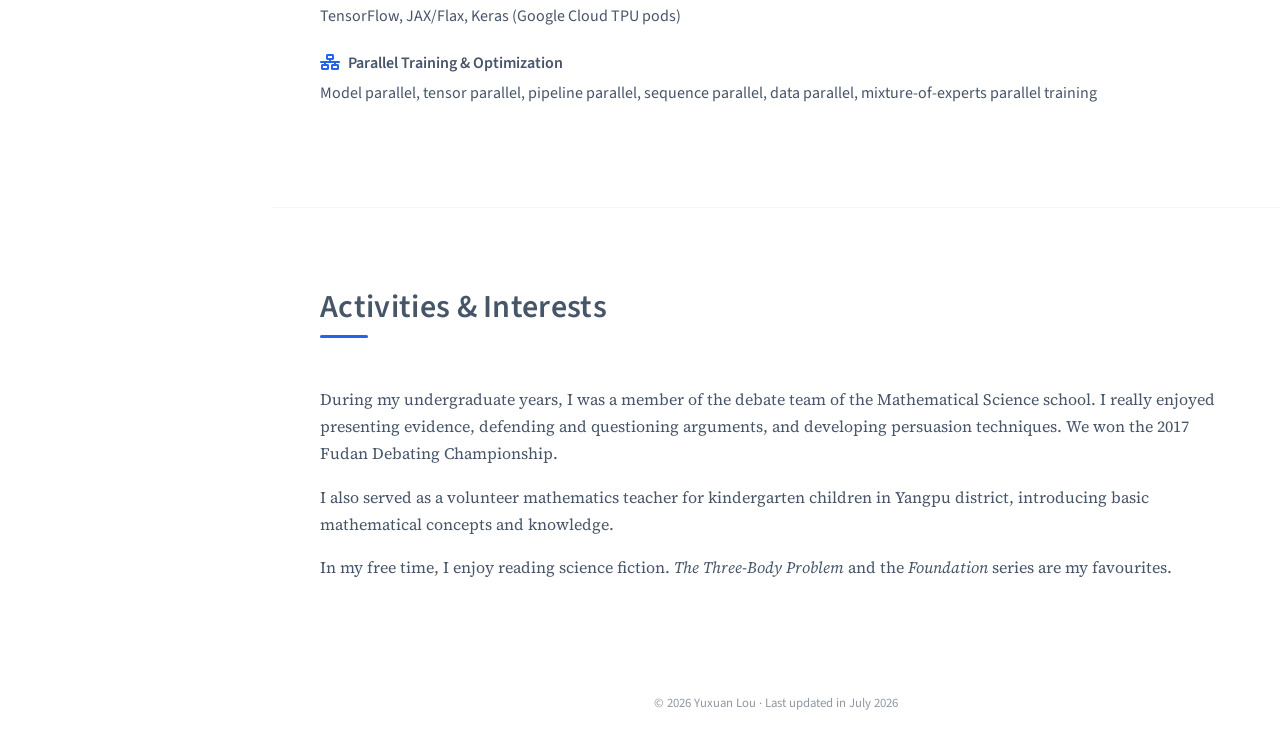
==== commit 1f842180: "Add month to NUS research award" ====
--- a/index.html
+++ b/index.html
@@ -420,7 +420,7 @@
                                 <h3 class="mb-0">NUS Research Achievement Award</h3>
                                 <div class="subheading">National University of Singapore</div>
                             </div>
-                            <div class="flex-shrink-0"><span class="date-badge text-primary">2026</span></div>
+                            <div class="flex-shrink-0"><span class="date-badge text-primary">Aug 2026</span></div>
                         </div>
                     </div>
                 </div>
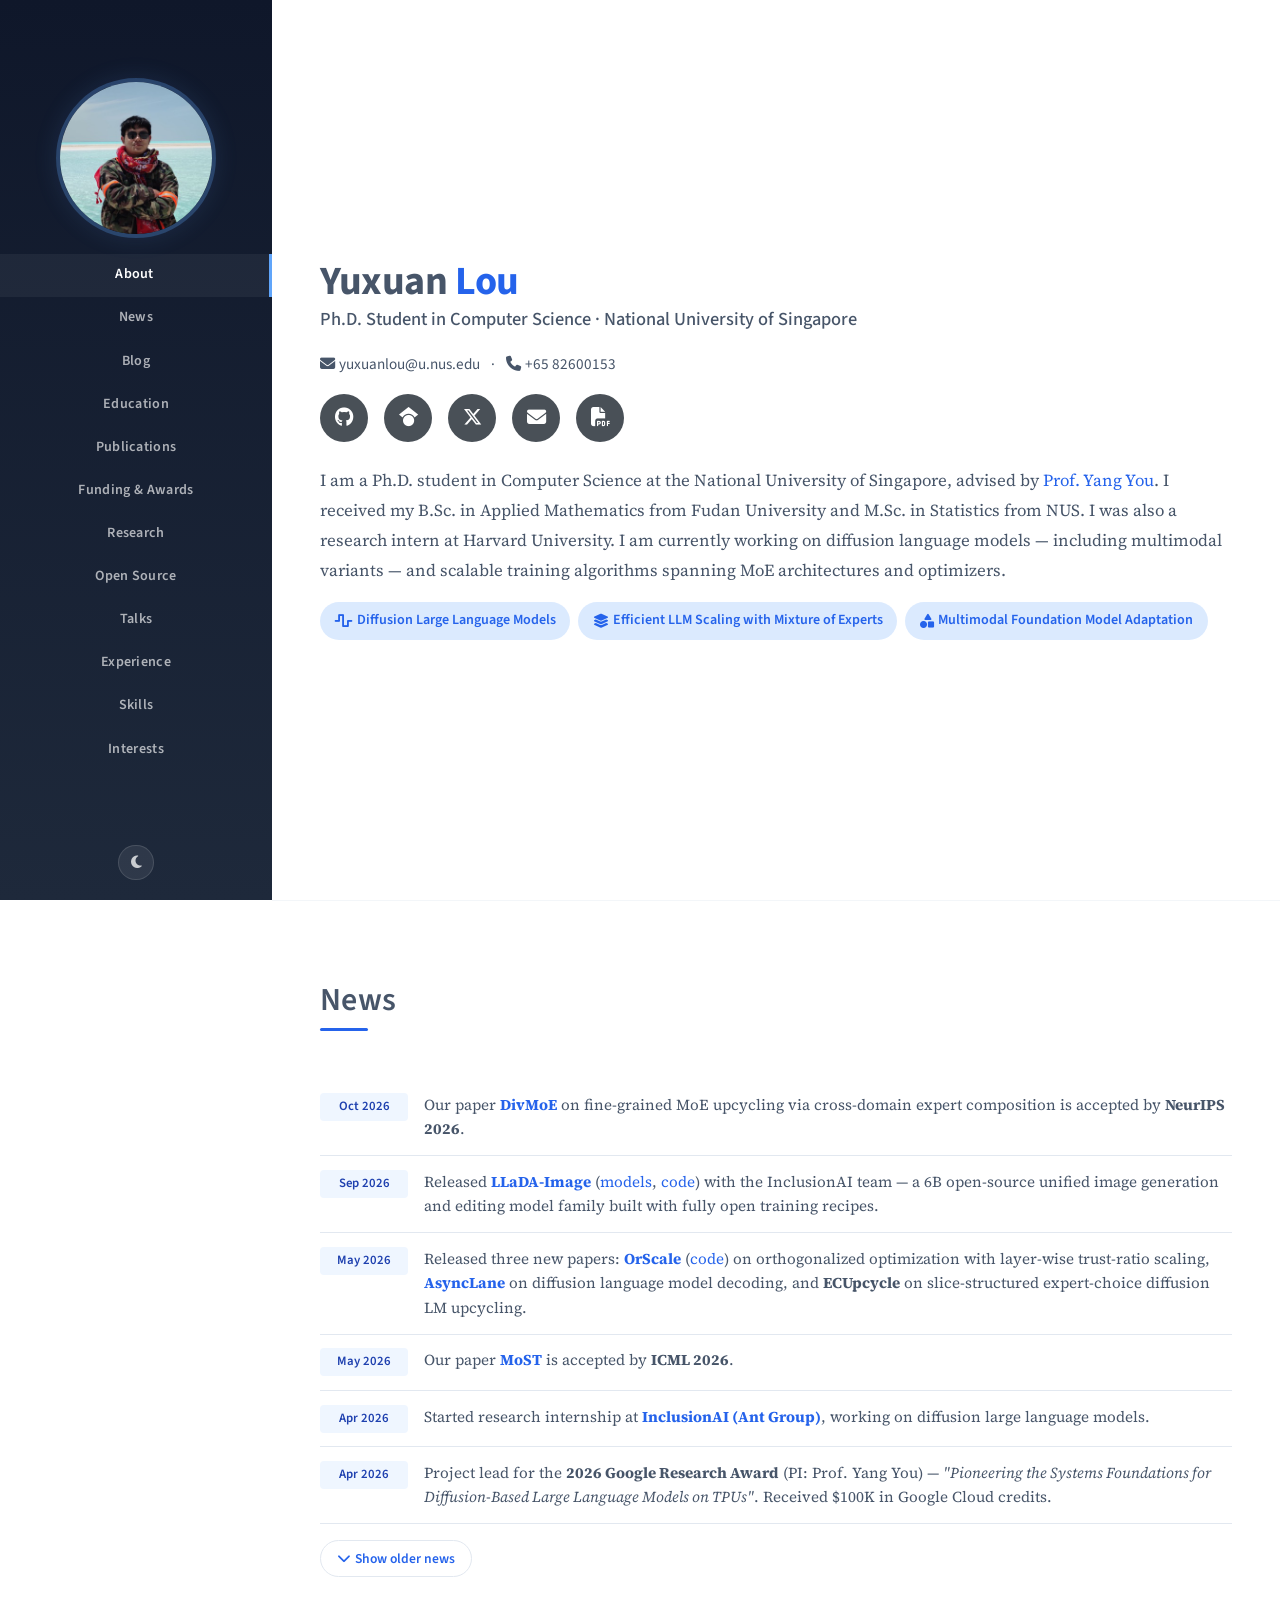
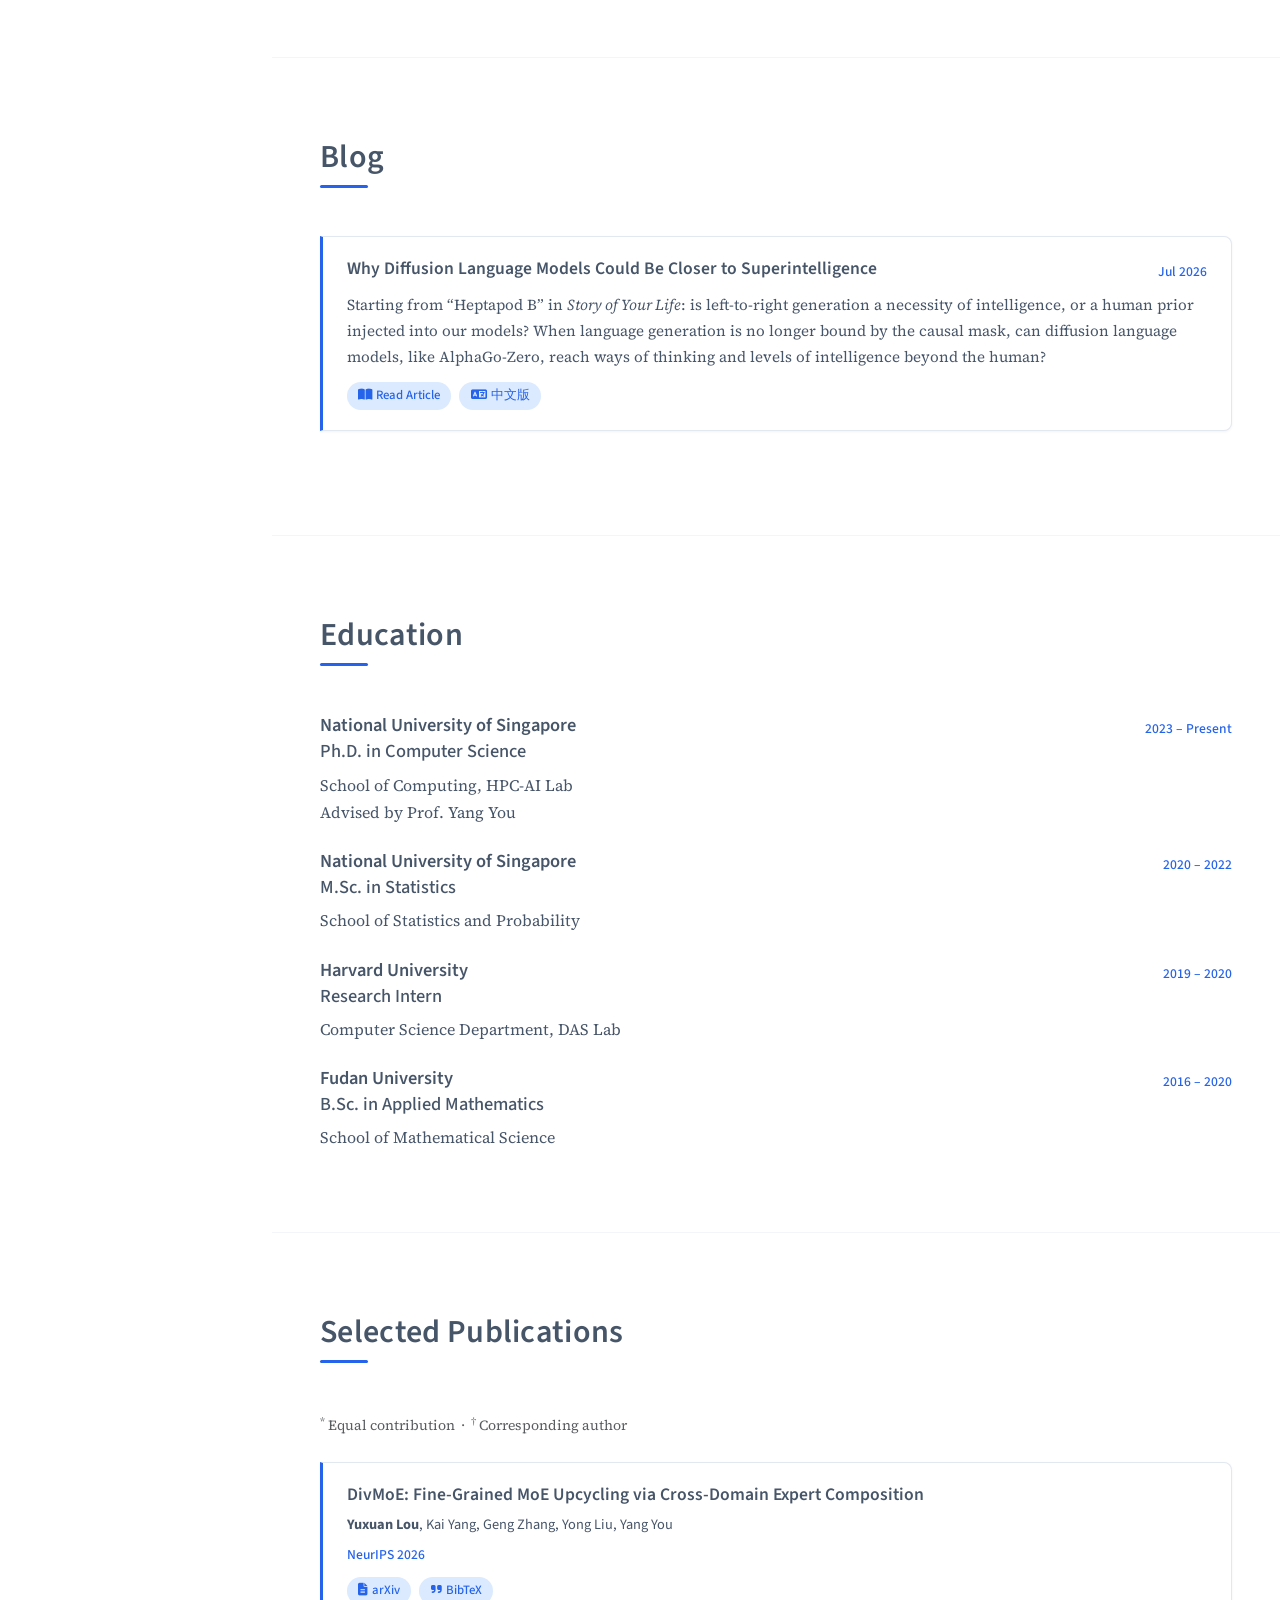
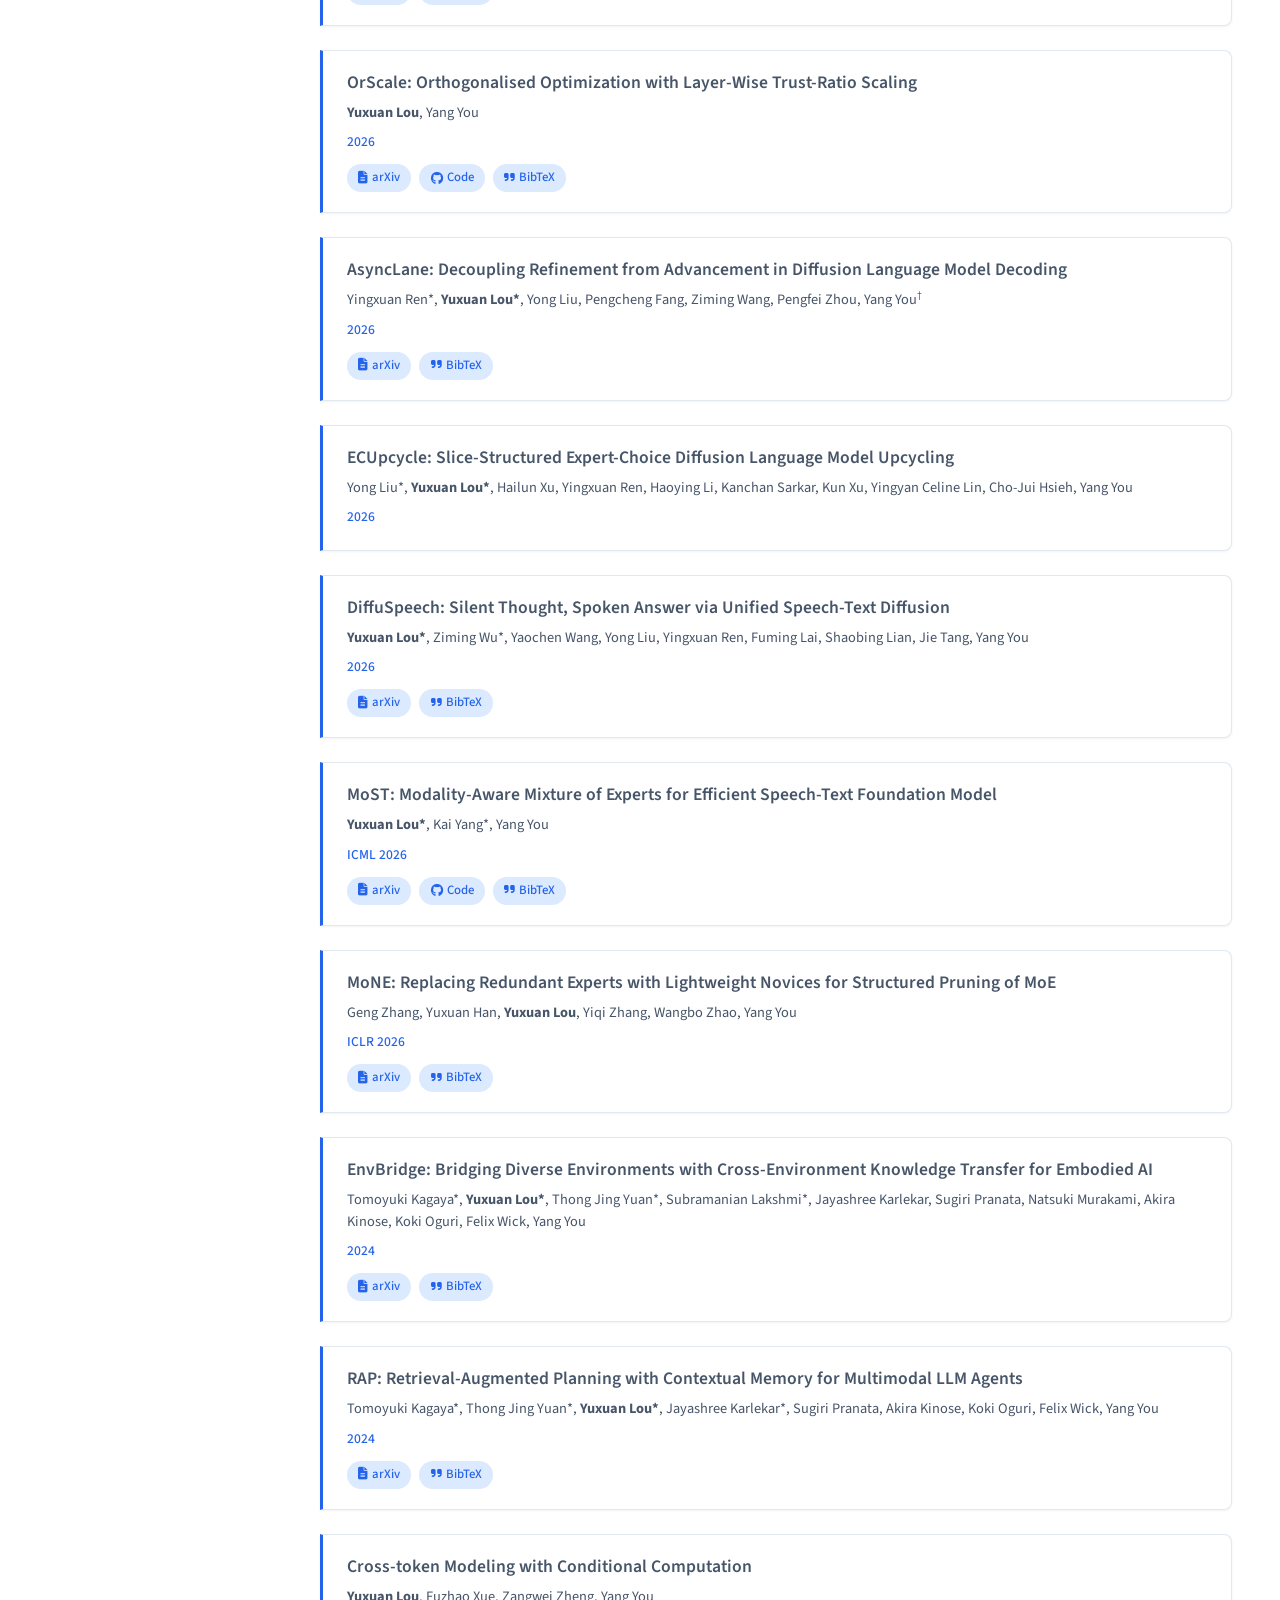
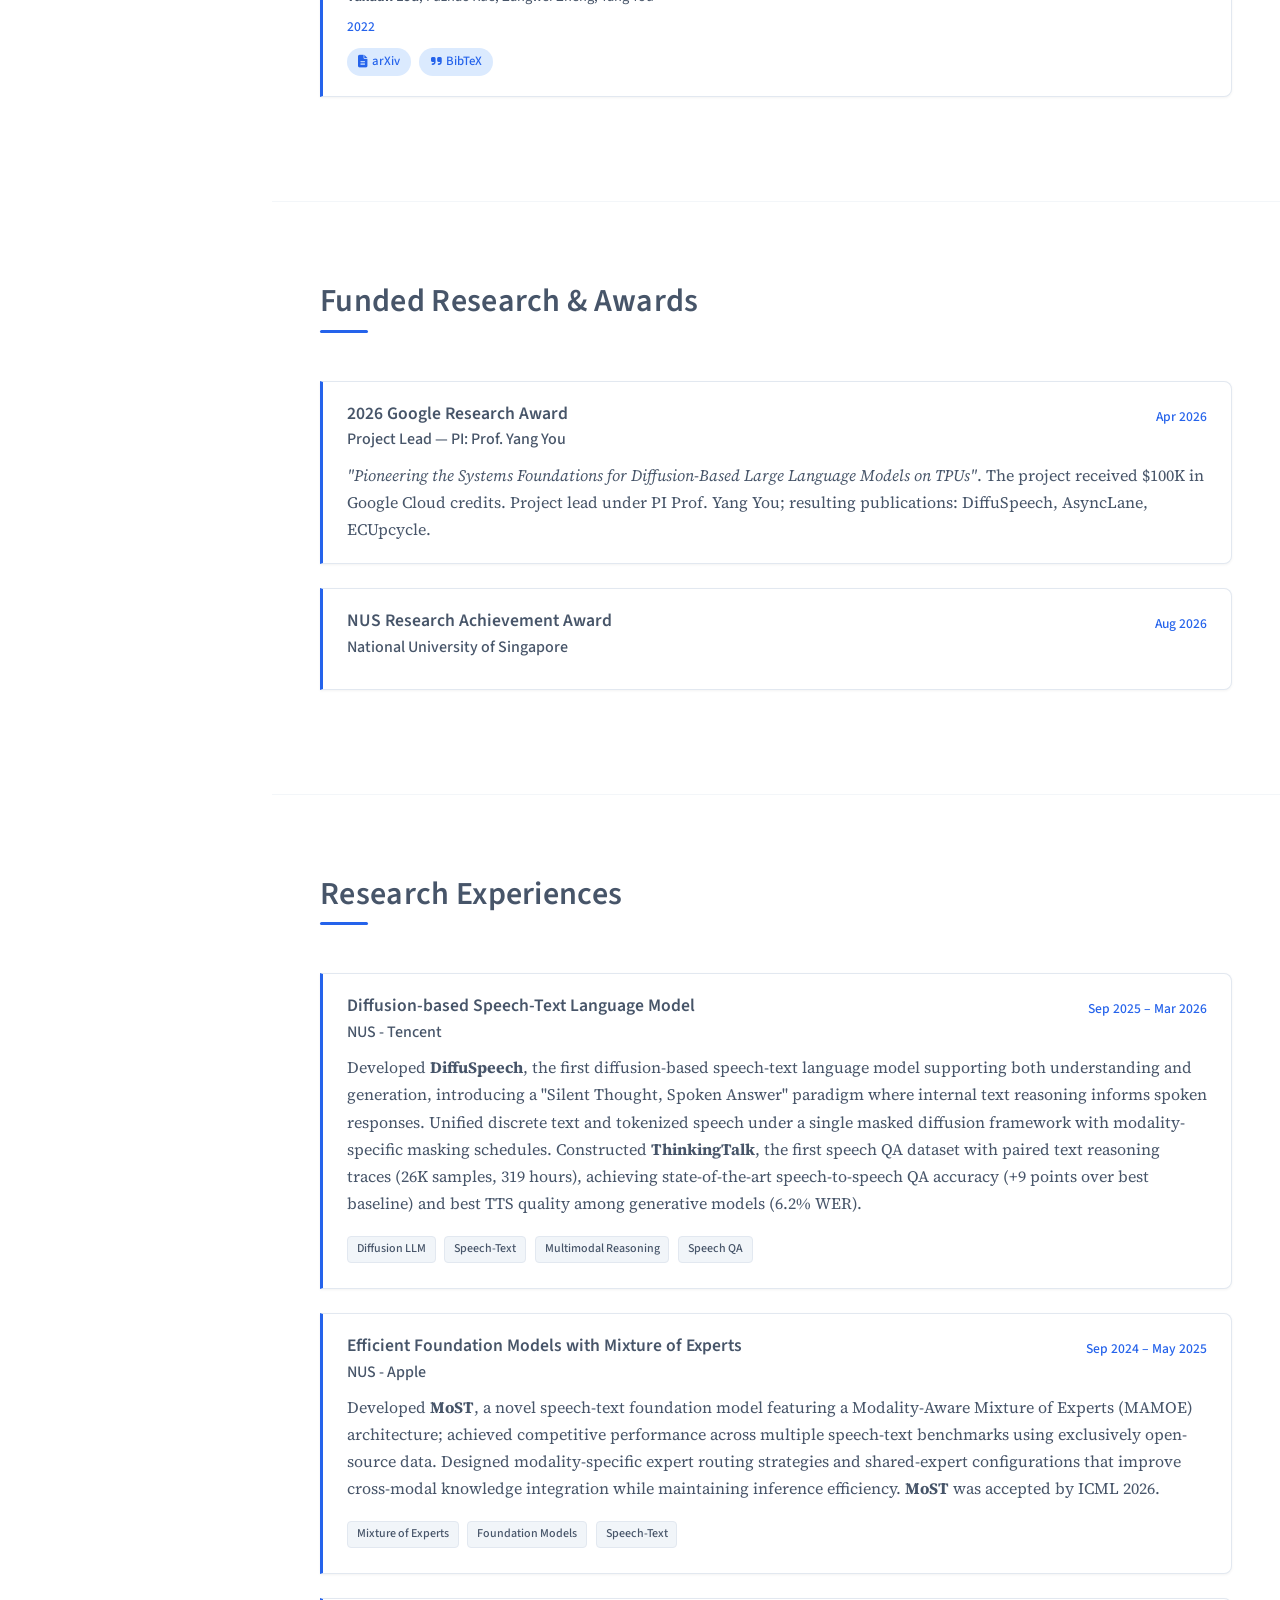
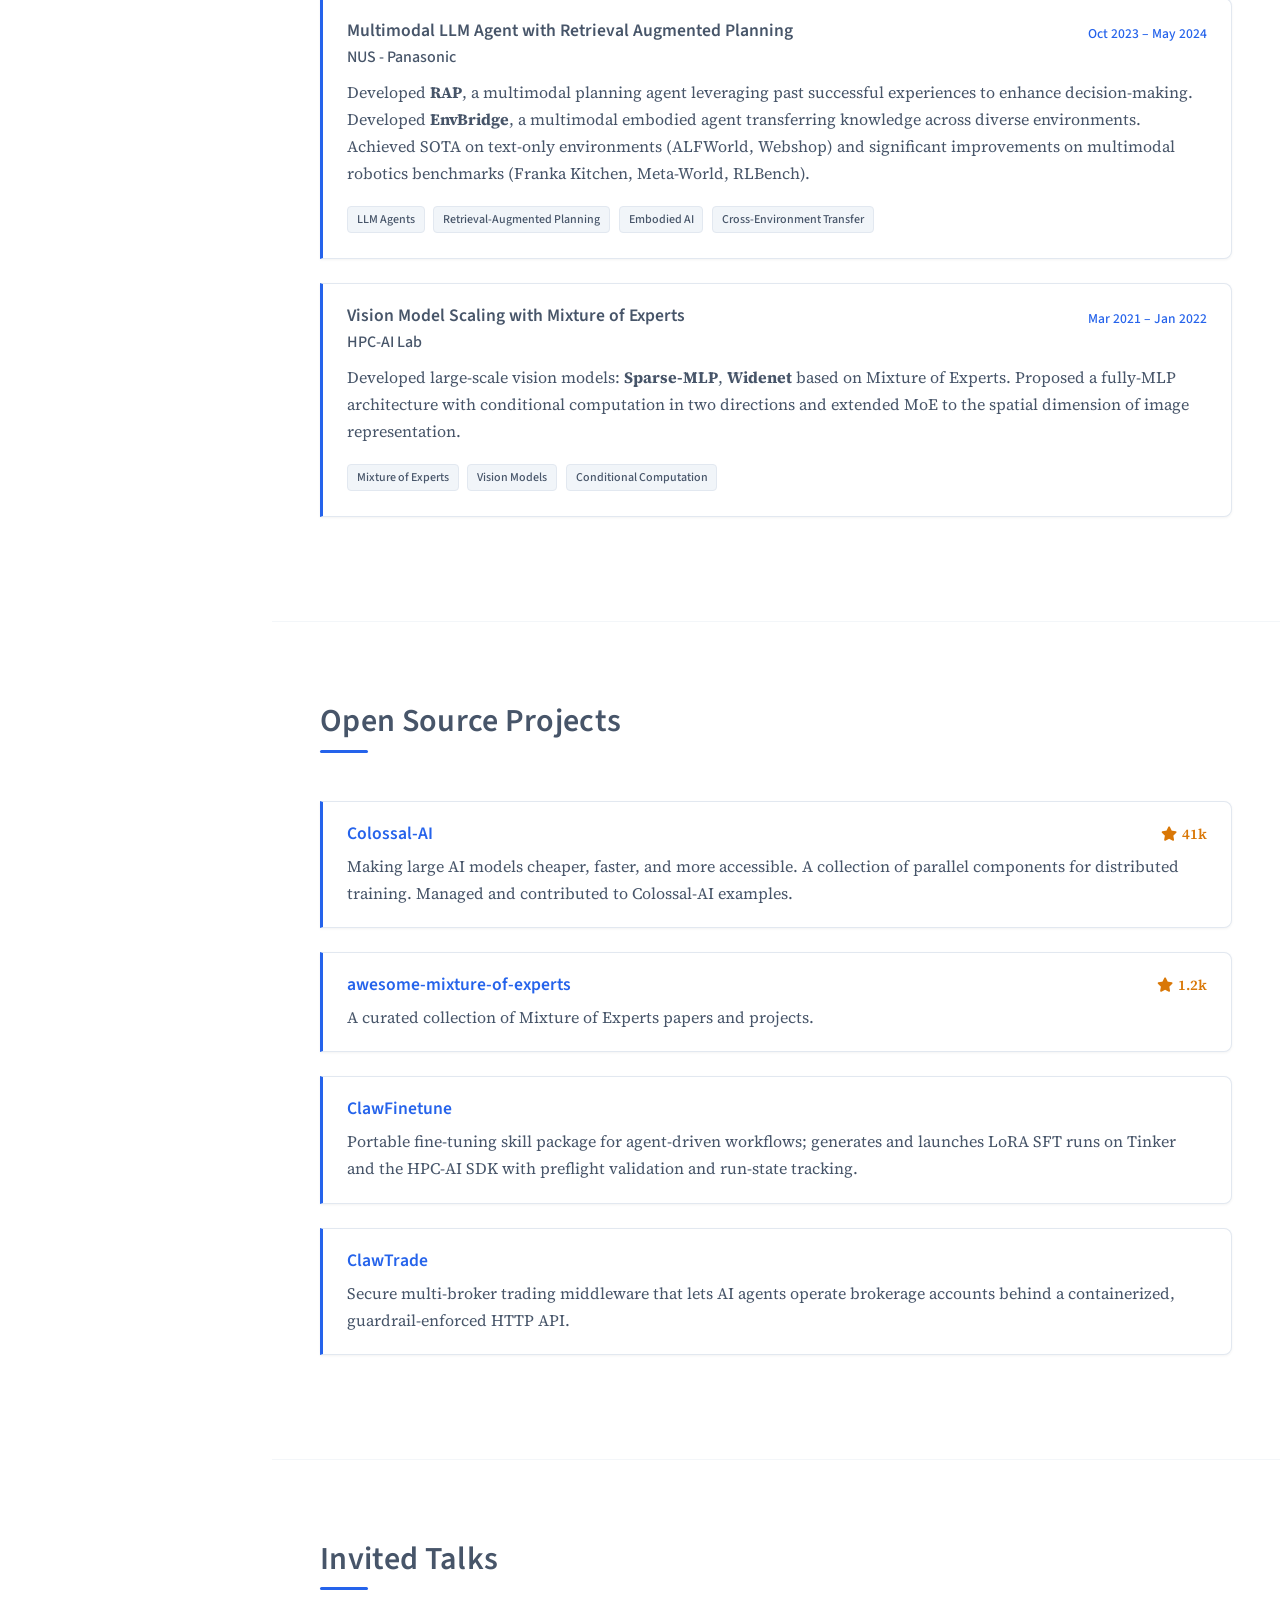
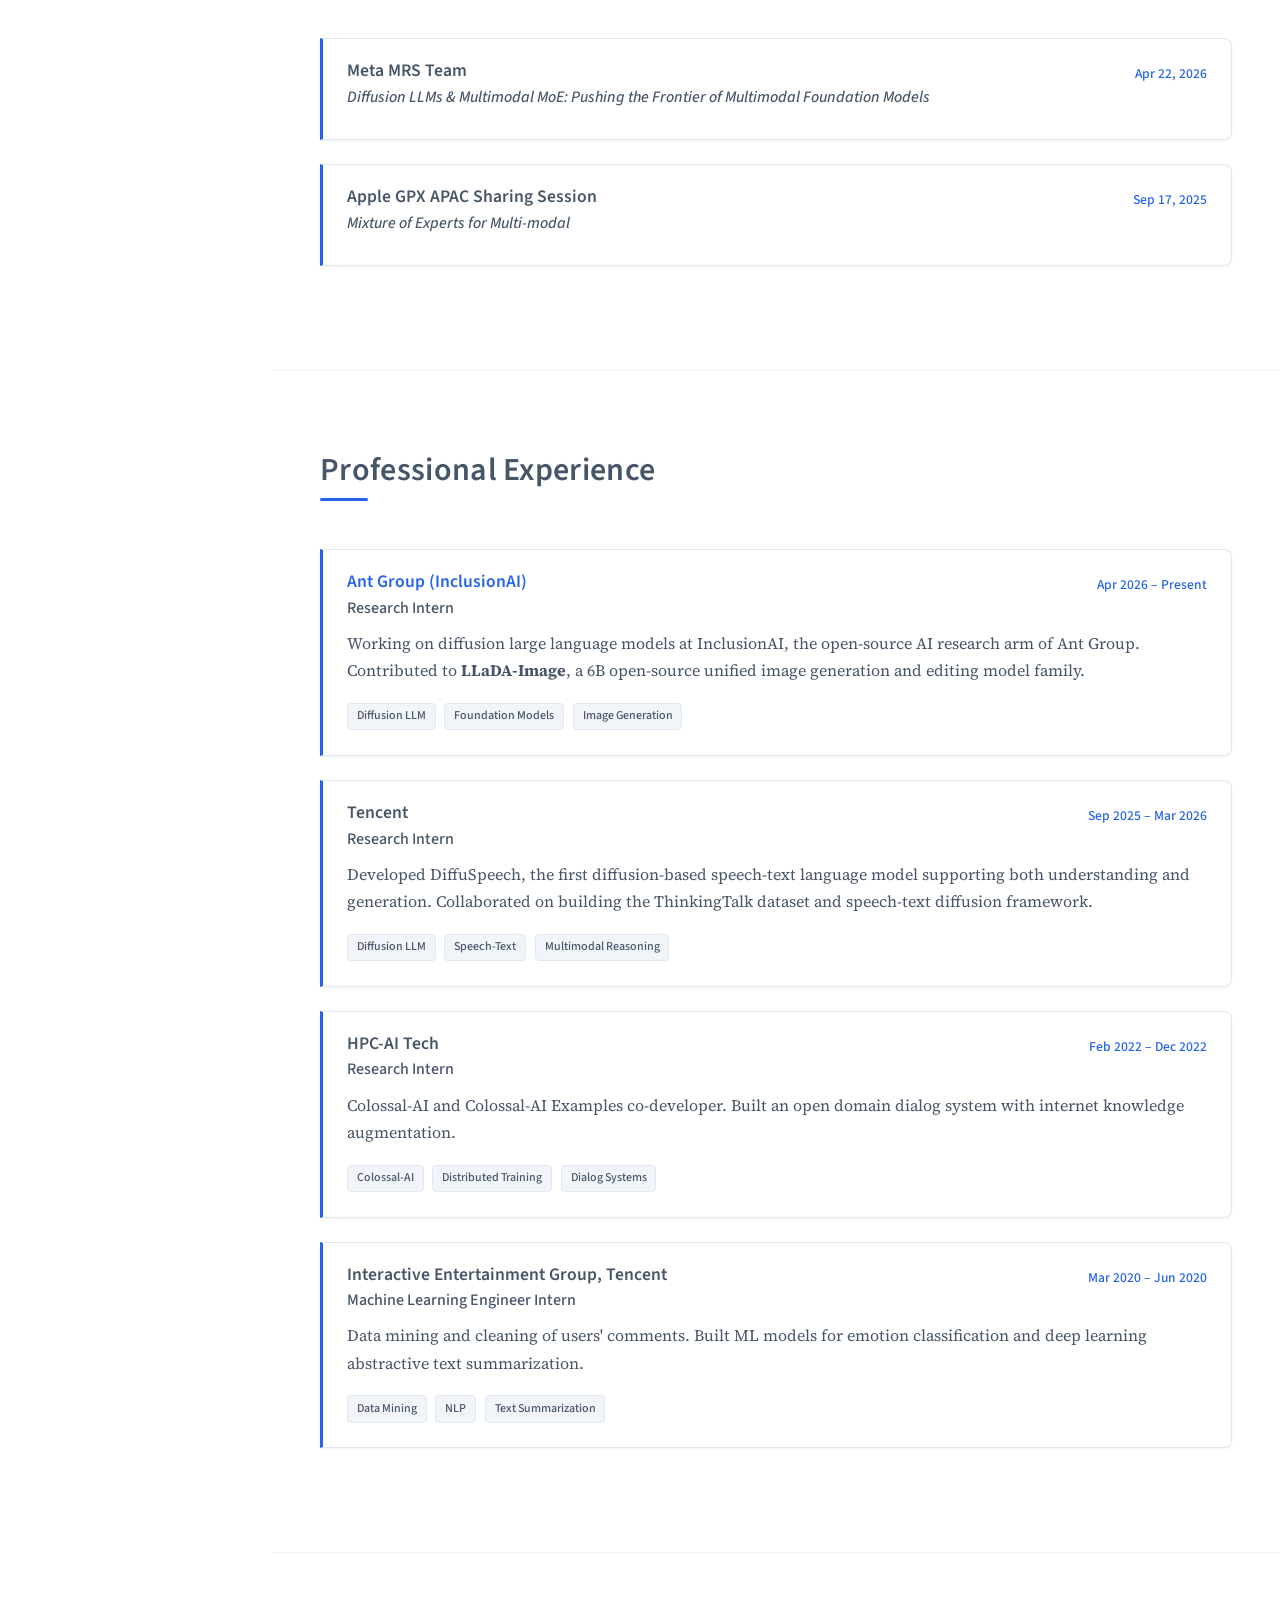
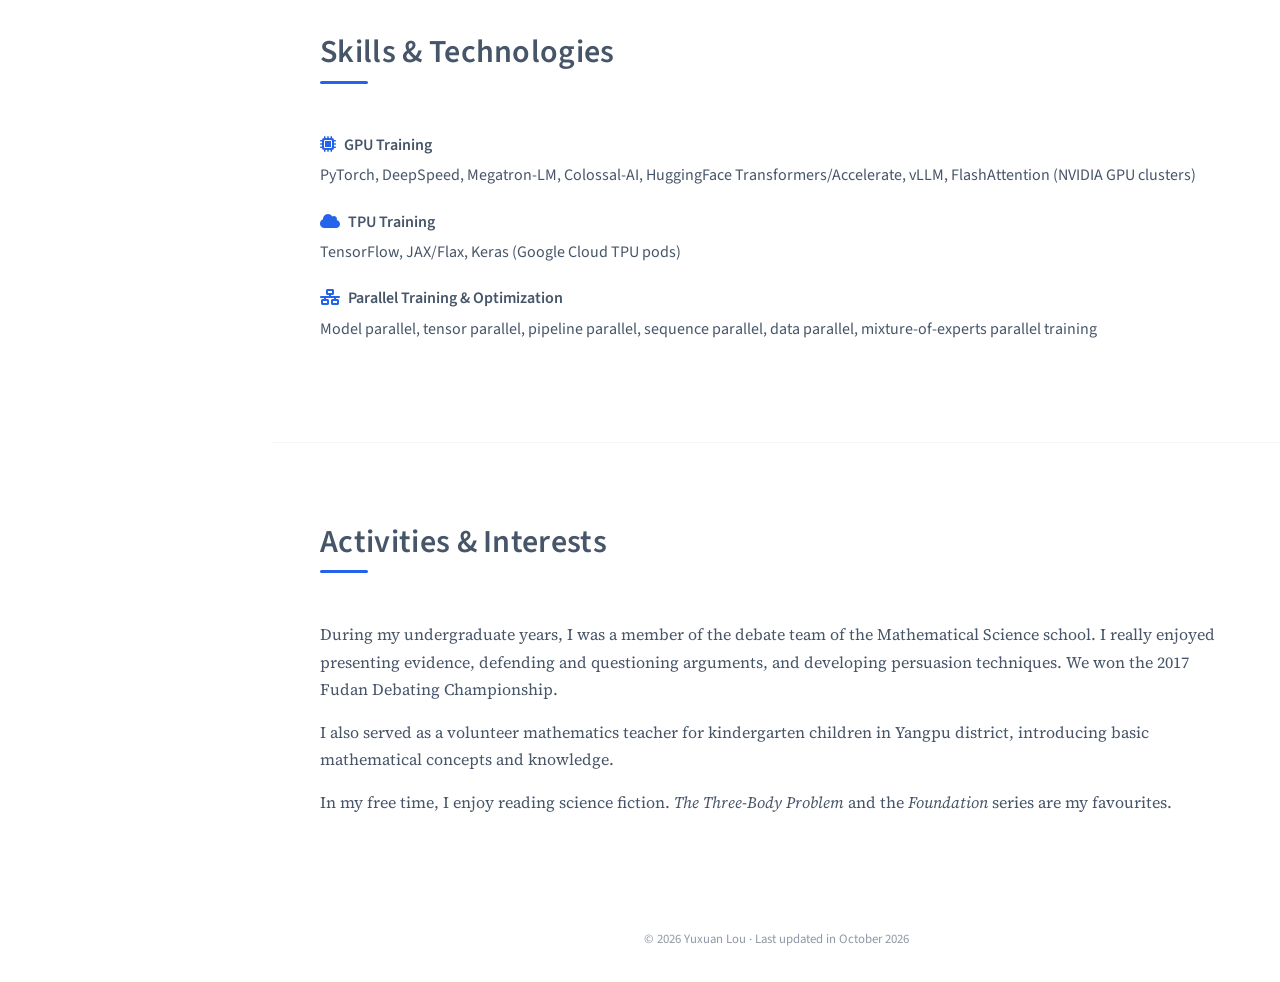
==== commit abee7d73: "Add DivMoE (NeurIPS 2026) and LLaDA-Image release - News: DivMoE accepted by NeurIPS 2026; LLaDA-Ima" ====
--- a/index.html
+++ b/index.html
@@ -144,6 +144,14 @@
                     <h2 class="mb-5">News</h2>
                     <div class="news-list">
                         <div class="news-item fade-in-section">
+                            <span class="news-date">Oct 2026</span>
+                            <span class="news-text">Our paper <a href="https://arxiv.org/abs/2610.11317"><strong>DivMoE</strong></a> on fine-grained MoE upcycling via cross-domain expert composition is accepted by <strong>NeurIPS 2026</strong>.</span>
+                        </div>
+                        <div class="news-item fade-in-section">
+                            <span class="news-date">Sep 2026</span>
+                            <span class="news-text">Released <a href="https://arxiv.org/abs/2609.03796"><strong>LLaDA-Image</strong></a> (<a href="https://huggingface.co/inclusionAI/LLaDA-Image">models</a>, <a href="https://github.com/inclusionAI/LLaDA-Image">code</a>) with the InclusionAI team — a 6B open-source unified image generation and editing model family built with fully open training recipes.</span>
+                        </div>
+                        <div class="news-item fade-in-section">
                             <span class="news-date">May 2026</span>
                             <span class="news-text">Released three new papers: <a href="https://arxiv.org/abs/2605.07815"><strong>OrScale</strong></a> (<a href="https://github.com/NUS-HPC-AI-Lab/OrScale">code</a>) on orthogonalized optimization with layer-wise trust-ratio scaling, <a href="https://arxiv.org/abs/2606.08411"><strong>AsyncLane</strong></a> on diffusion language model decoding, and <strong>ECUpcycle</strong> on slice-structured expert-choice diffusion LM upcycling.</span>
                         </div>
@@ -159,11 +167,11 @@
                             <span class="news-date">Apr 2026</span>
                             <span class="news-text">Project lead for the <strong>2026 Google Research Award</strong> (PI: Prof. Yang You) — <em>"Pioneering the Systems Foundations for Diffusion-Based Large Language Models on TPUs"</em>. Received $100K in Google Cloud credits.</span>
                         </div>
-                        <div class="news-item fade-in-section">
+                        <div class="news-item news-item-extra d-none fade-in-section">
                             <span class="news-date">Apr 2026</span>
                             <span class="news-text">Released <a href="https://github.com/yuxuan-lou/ClawFinetune"><strong>ClawFinetune</strong></a> — a portable fine-tuning skill package for agent-driven workflows on Tinker and the HPC-AI SDK.</span>
                         </div>
-                        <div class="news-item fade-in-section">
+                        <div class="news-item news-item-extra d-none fade-in-section">
                             <span class="news-date">Feb 2026</span>
                             <span class="news-text">Released <a href="https://github.com/yuxuan-lou/ClawTrade"><strong>ClawTrade</strong></a> — secure multi-broker trading middleware for AI agents.</span>
                         </div>
@@ -261,6 +269,22 @@
                 <div class="resume-section-content">
                     <h2 class="mb-5">Selected Publications</h2>
                     <p class="text-muted mb-4"><small><sup>*</sup> Equal contribution &nbsp;&middot;&nbsp; <sup>&dagger;</sup> Corresponding author</small></p>
+                    <!-- DivMoE -->
+                    <div class="content-card mb-4 fade-in-section">
+                        <h3>DivMoE: Fine-Grained MoE Upcycling via Cross-Domain Expert Composition</h3>
+                        <p class="pub-authors mb-1"><strong>Yuxuan Lou</strong>, Kai Yang, Geng Zhang, Yong Liu, Yang You</p>
+                        <span class="date-badge text-primary">NeurIPS 2026</span>
+                        <div class="pub-links">
+                            <a href="https://arxiv.org/abs/2610.11317" class="pub-link" target="_blank" rel="noopener"><i class="fas fa-file-alt me-1"></i>arXiv</a>
+                            <button type="button" class="pub-link bibtex-toggle"><i class="fas fa-quote-right me-1"></i>BibTeX</button>
+                        </div>
+                        <div class="bibtex-block d-none"><button type="button" class="bibtex-copy" title="Copy BibTeX"><i class="far fa-copy"></i></button><pre>@inproceedings{lou2026divmoe,
+  title     = {DivMoE: Fine-Grained MoE Upcycling via Cross-Domain Expert Composition},
+  author    = {Lou, Yuxuan and Yang, Kai and Zhang, Geng and Liu, Yong and You, Yang},
+  booktitle = {Advances in Neural Information Processing Systems (NeurIPS)},
+  year      = {2026}
+}</pre></div>
+                    </div>
                     <!-- OrScale -->
                     <div class="content-card mb-4 fade-in-section">
                         <h3>OrScale: Orthogonalised Optimization with Layer-Wise Trust-Ratio Scaling</h3>
@@ -565,10 +589,11 @@
                             </div>
                             <div class="flex-shrink-0"><span class="date-badge text-primary">Apr 2026 – Present</span></div>
                         </div>
-                        <p>Working on diffusion large language models at InclusionAI, the open-source AI research arm of Ant Group.</p>
+                        <p>Working on diffusion large language models at InclusionAI, the open-source AI research arm of Ant Group. Contributed to <strong>LLaDA-Image</strong>, a 6B open-source unified image generation and editing model family.</p>
                         <div class="keywords">
                             <span class="keyword-tag">Diffusion LLM</span>
                             <span class="keyword-tag">Foundation Models</span>
+                            <span class="keyword-tag">Image Generation</span>
                         </div>
                     </div>
                     <div class="content-card mb-4 fade-in-section">
@@ -649,7 +674,7 @@
             </section>
             <!-- Last Updated -->
             <div class="last-updated">
-                &copy; 2026 Yuxuan Lou &middot; Last updated in July 2026
+                &copy; 2026 Yuxuan Lou &middot; Last updated in October 2026
             </div>
         </div><!-- /.container-fluid -->
         <!-- Back to Top -->
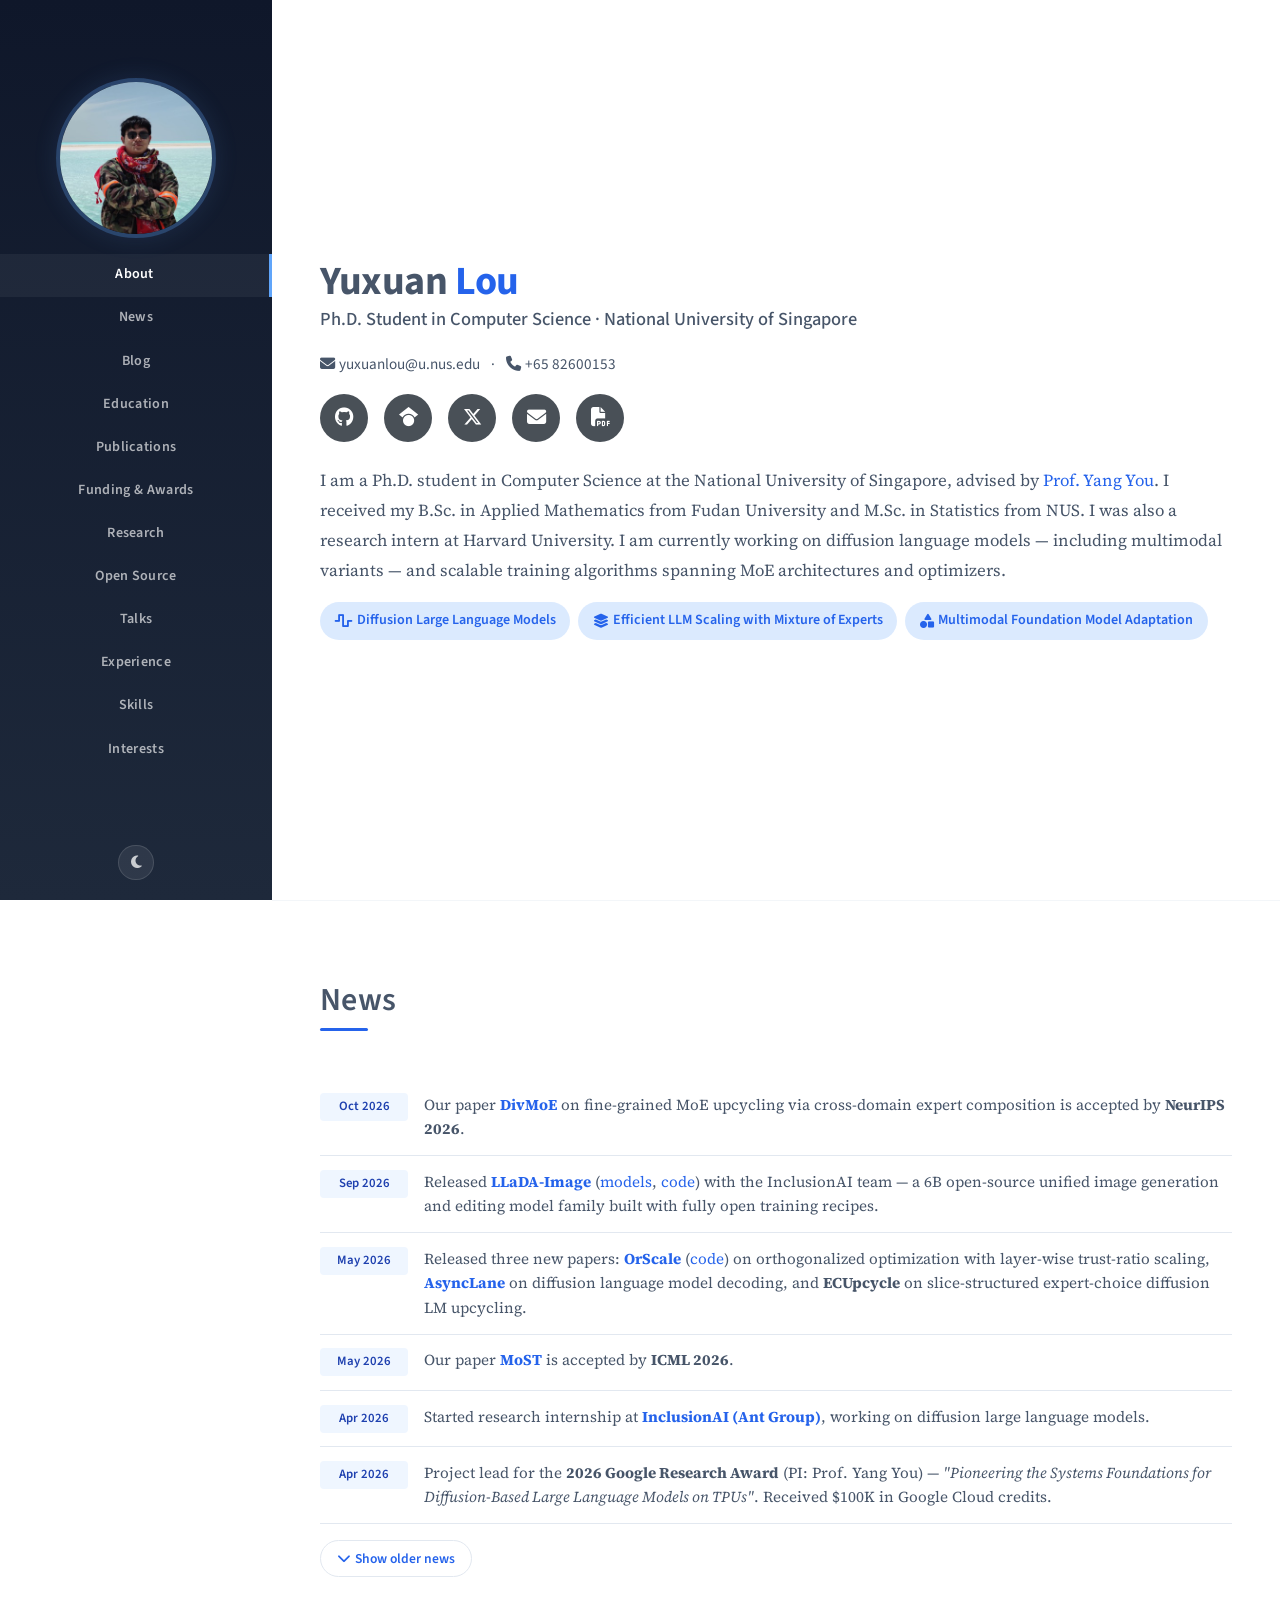
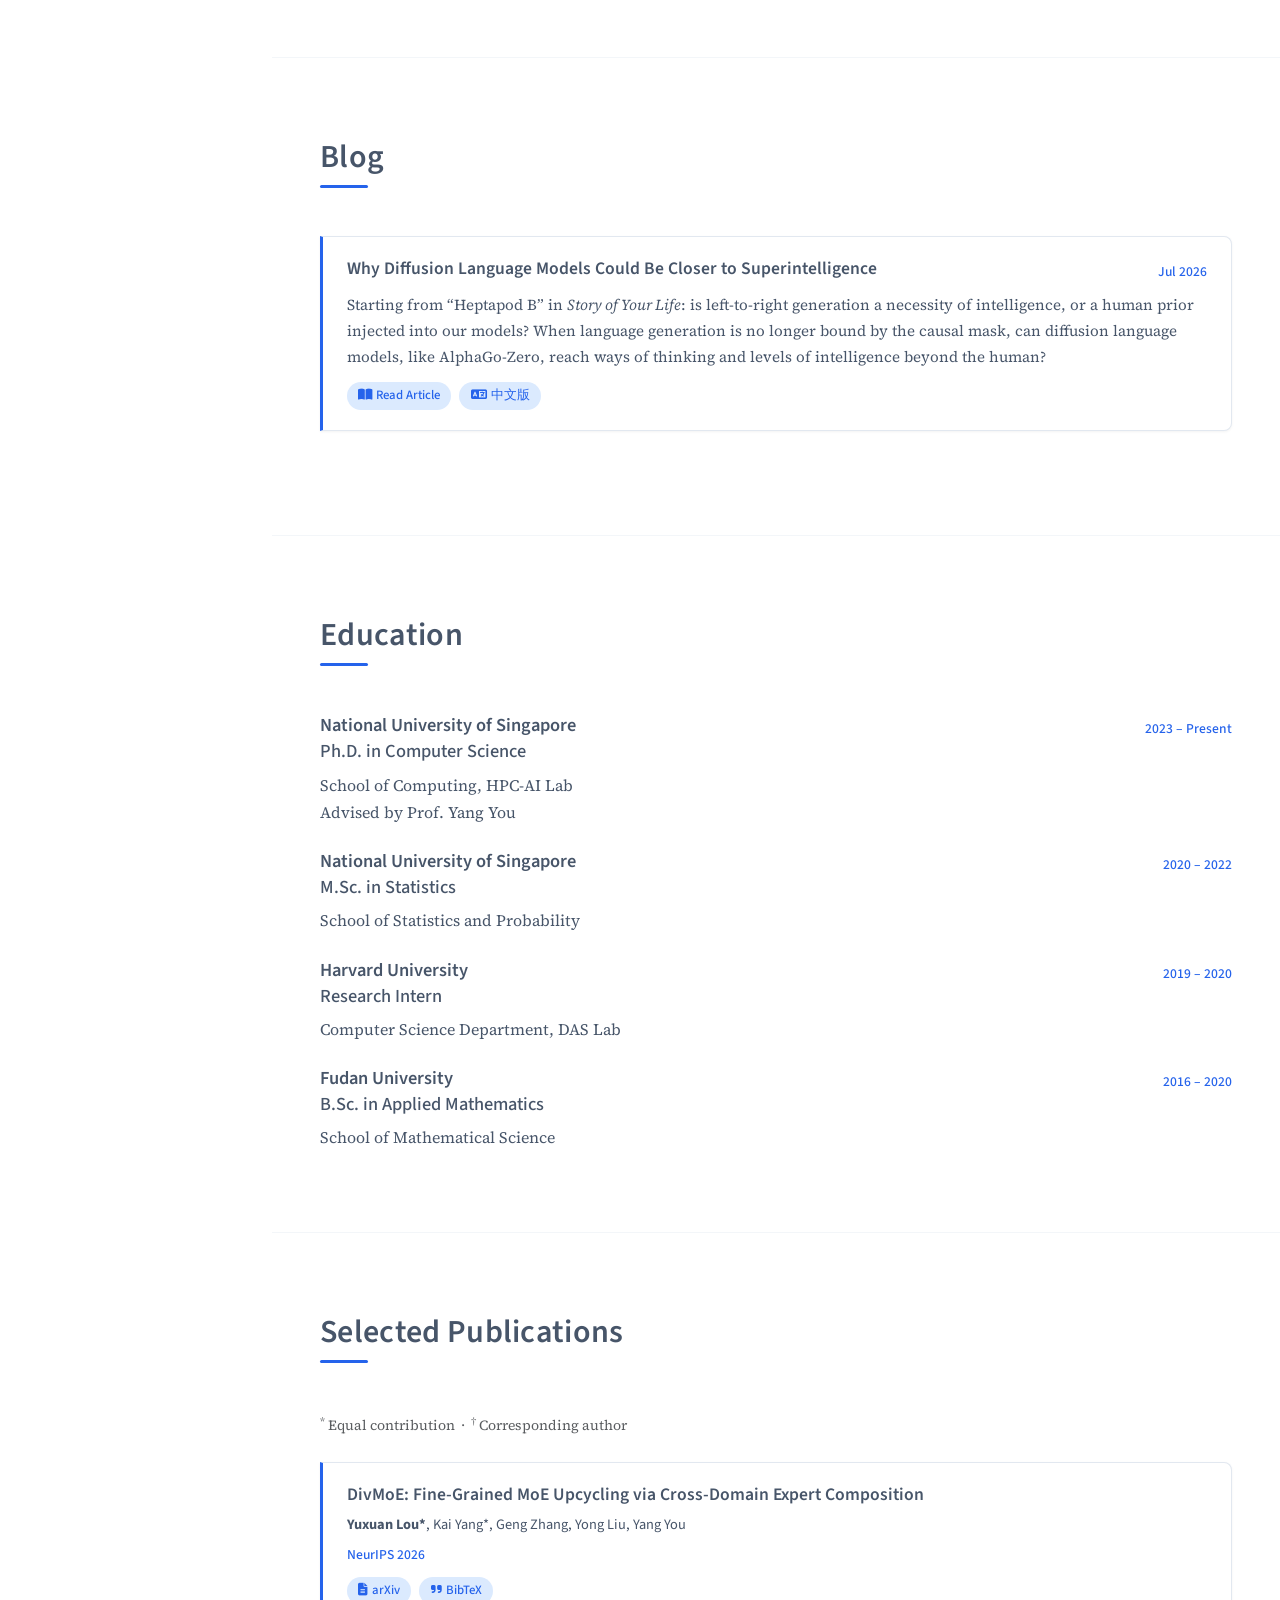
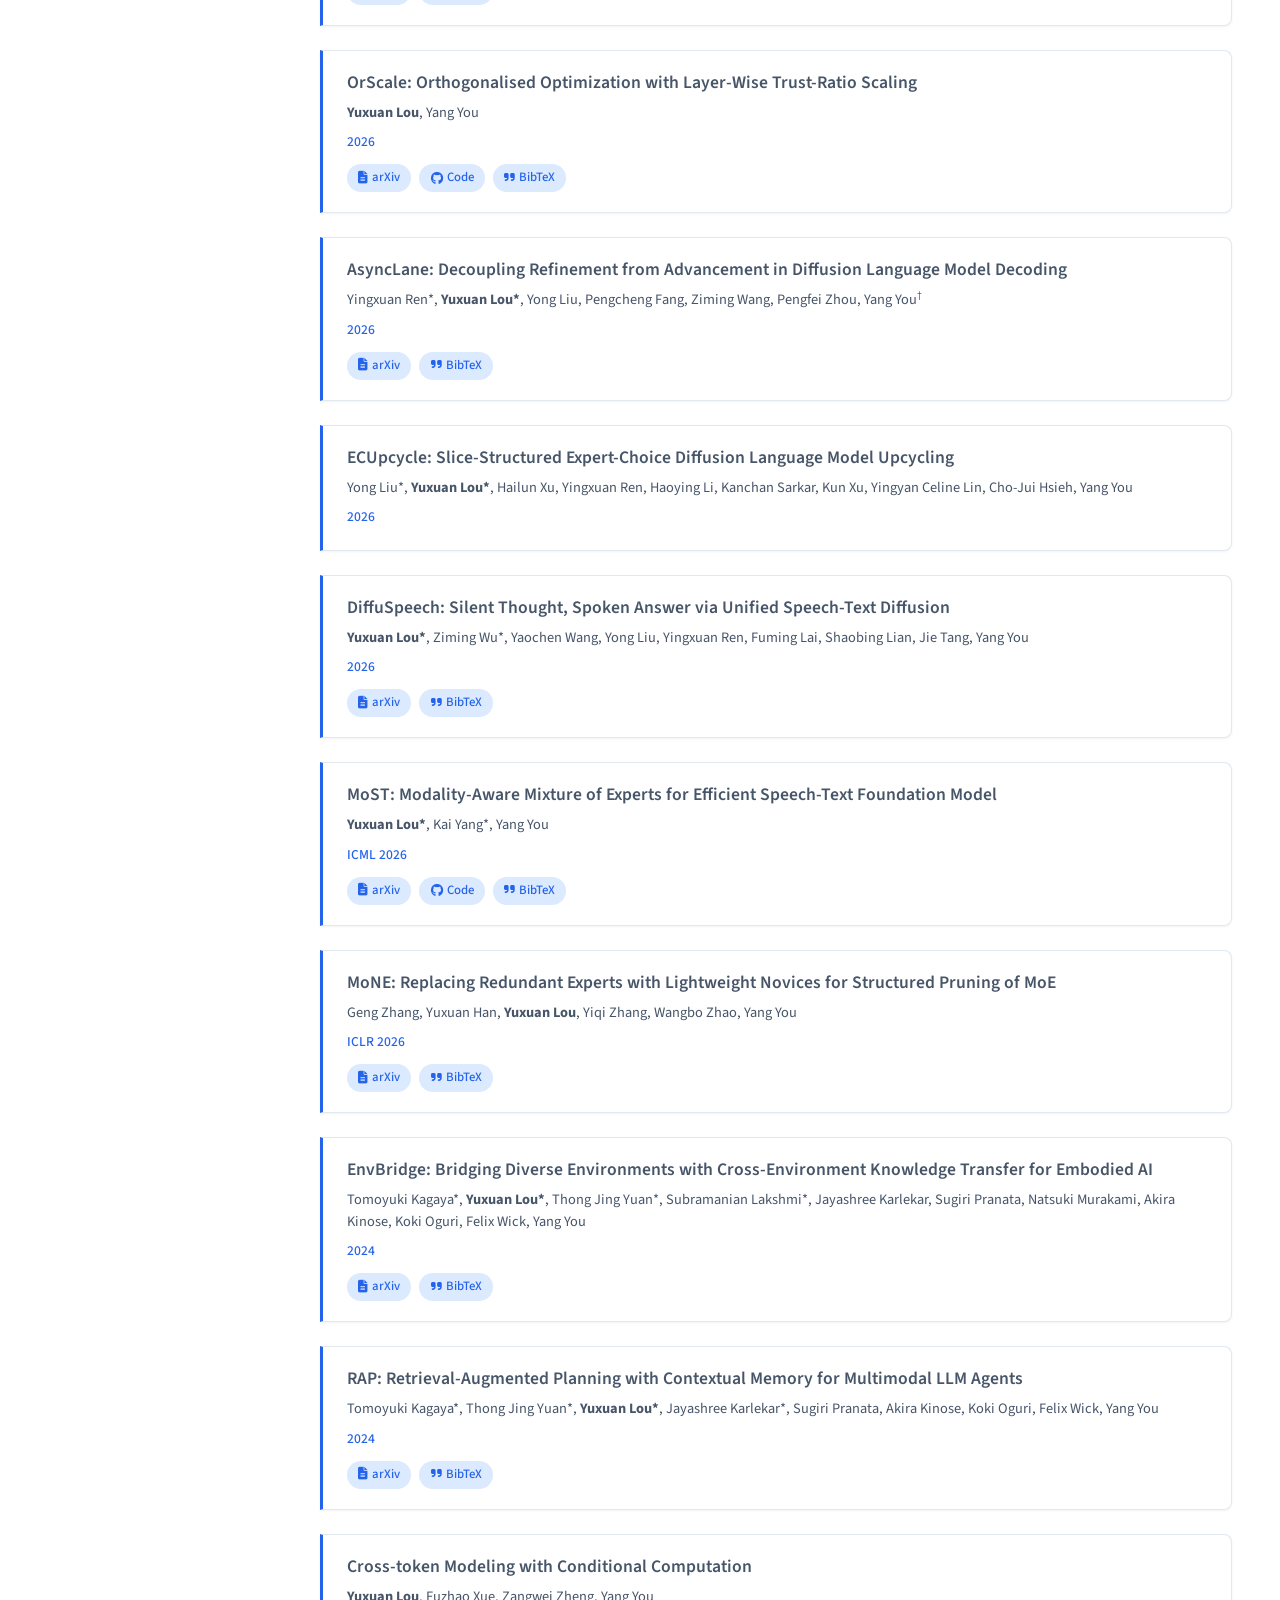
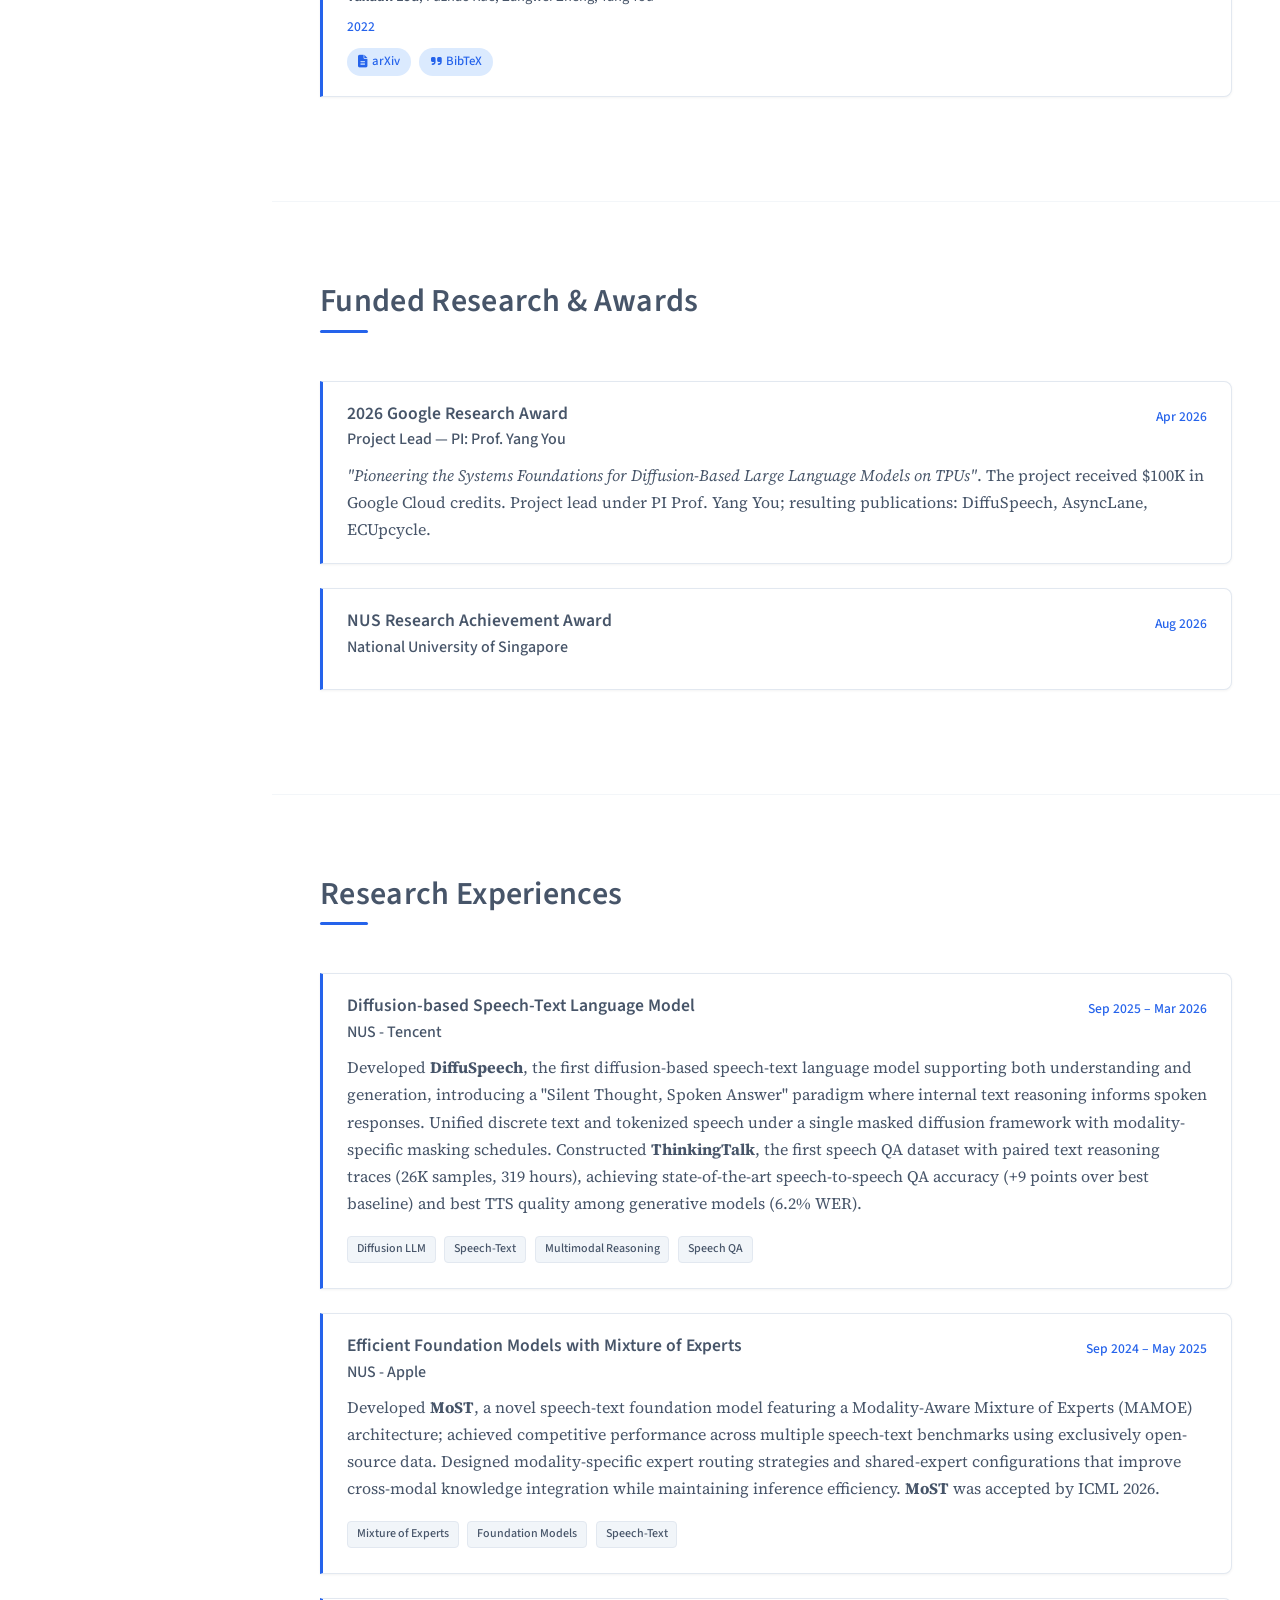
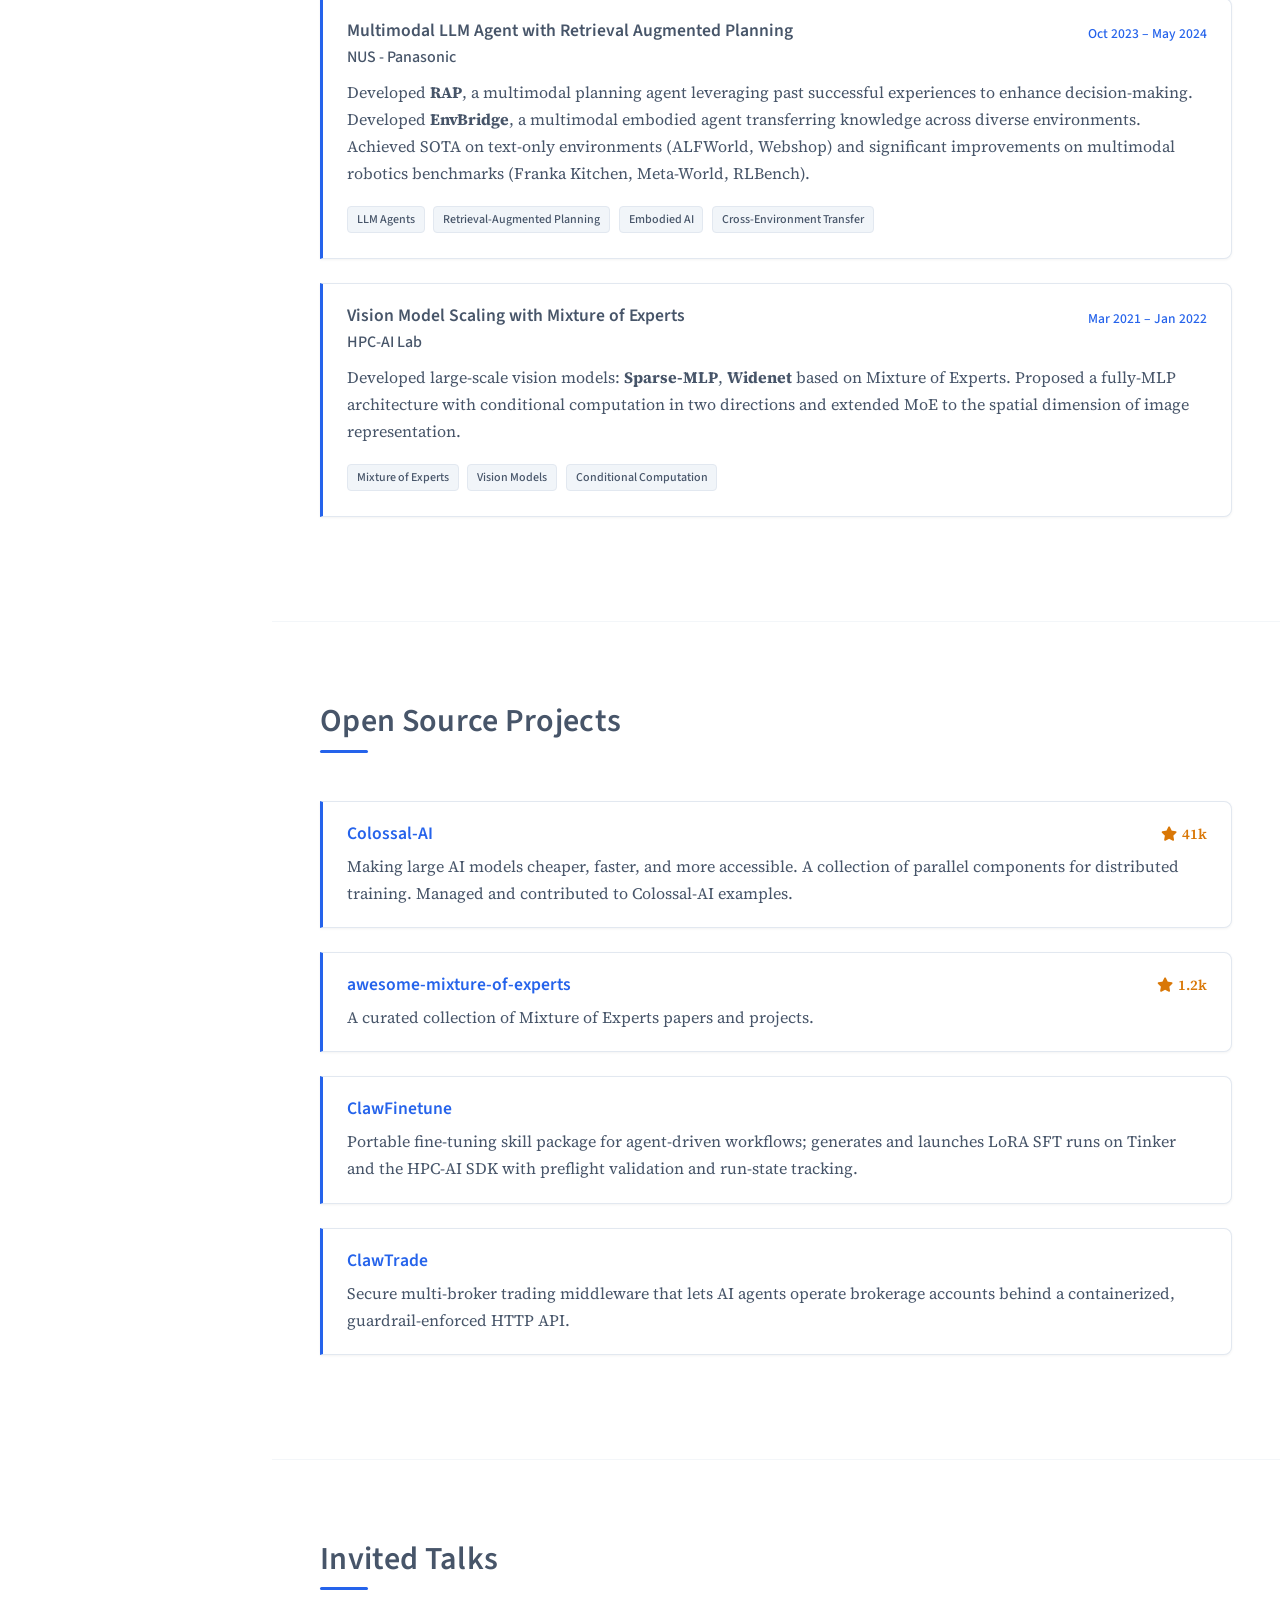
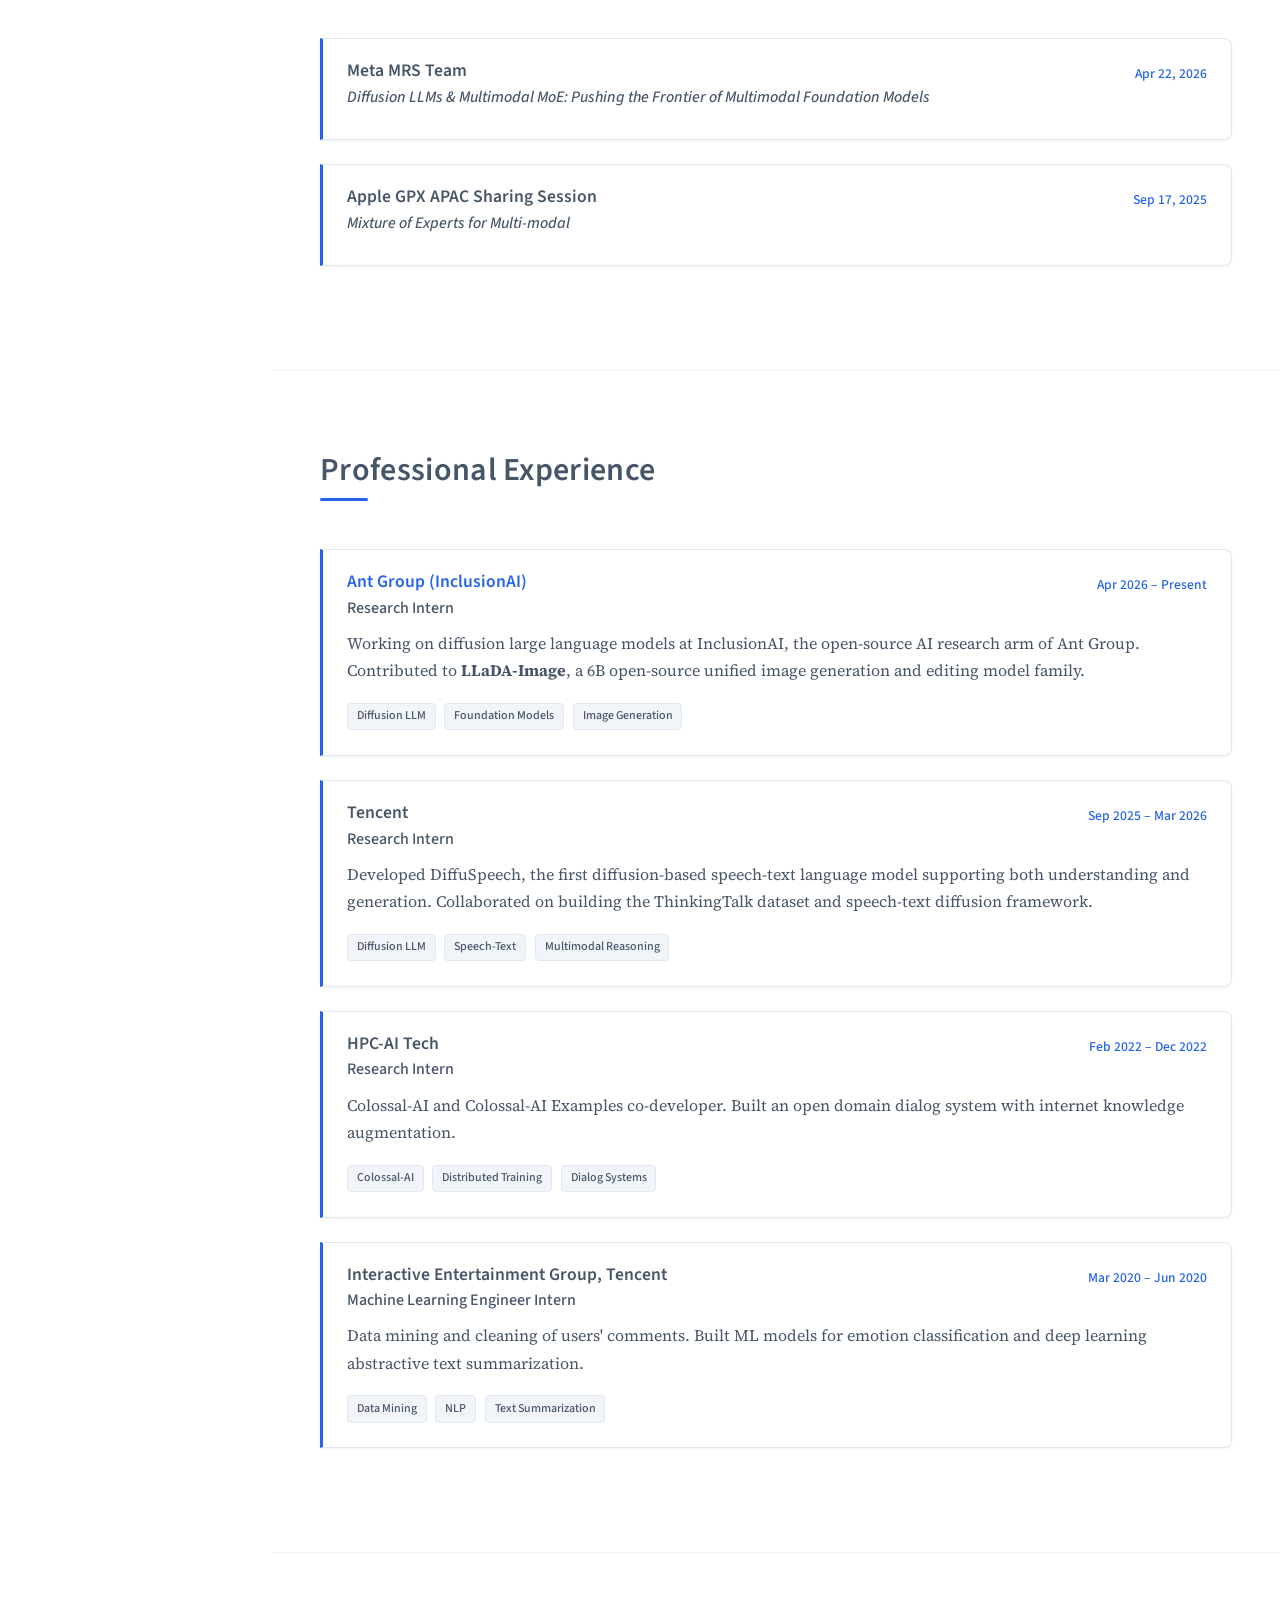
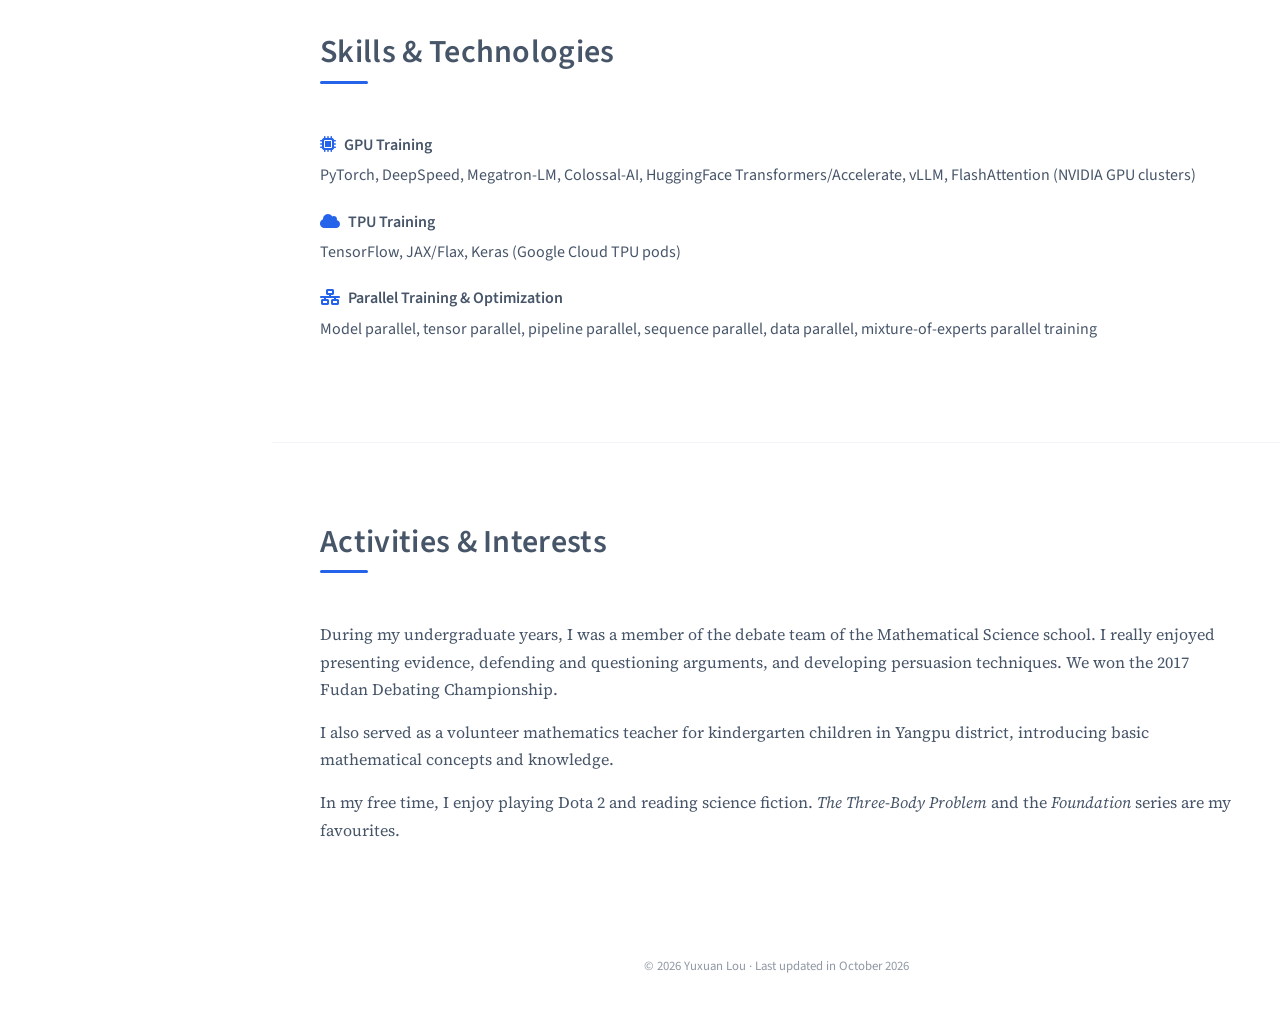
==== commit 769f6534: "Mark DivMoE co-first author and update interests Co-Authored-By: Claude Opus 5.5 <noreply@anthropic." ====
--- a/index.html
+++ b/index.html
@@ -272,7 +272,7 @@
                     <!-- DivMoE -->
                     <div class="content-card mb-4 fade-in-section">
                         <h3>DivMoE: Fine-Grained MoE Upcycling via Cross-Domain Expert Composition</h3>
-                        <p class="pub-authors mb-1"><strong>Yuxuan Lou</strong>, Kai Yang, Geng Zhang, Yong Liu, Yang You</p>
+                        <p class="pub-authors mb-1"><strong>Yuxuan Lou*</strong>, Kai Yang*, Geng Zhang, Yong Liu, Yang You</p>
                         <span class="date-badge text-primary">NeurIPS 2026</span>
                         <div class="pub-links">
                             <a href="https://arxiv.org/abs/2610.11317" class="pub-link" target="_blank" rel="noopener"><i class="fas fa-file-alt me-1"></i>arXiv</a>
@@ -669,7 +669,7 @@
                     <h2 class="mb-5">Activities & Interests</h2>
                     <p>During my undergraduate years, I was a member of the debate team of the Mathematical Science school. I really enjoyed presenting evidence, defending and questioning arguments, and developing persuasion techniques. We won the 2017 Fudan Debating Championship.</p>
                     <p>I also served as a volunteer mathematics teacher for kindergarten children in Yangpu district, introducing basic mathematical concepts and knowledge.</p>
-                    <p class="mb-0">In my free time, I enjoy reading science fiction. <em>The Three-Body Problem</em> and the <em>Foundation</em> series are my favourites.</p>
+                    <p class="mb-0">In my free time, I enjoy playing Dota 2 and reading science fiction. <em>The Three-Body Problem</em> and the <em>Foundation</em> series are my favourites.</p>
                 </div>
             </section>
             <!-- Last Updated -->
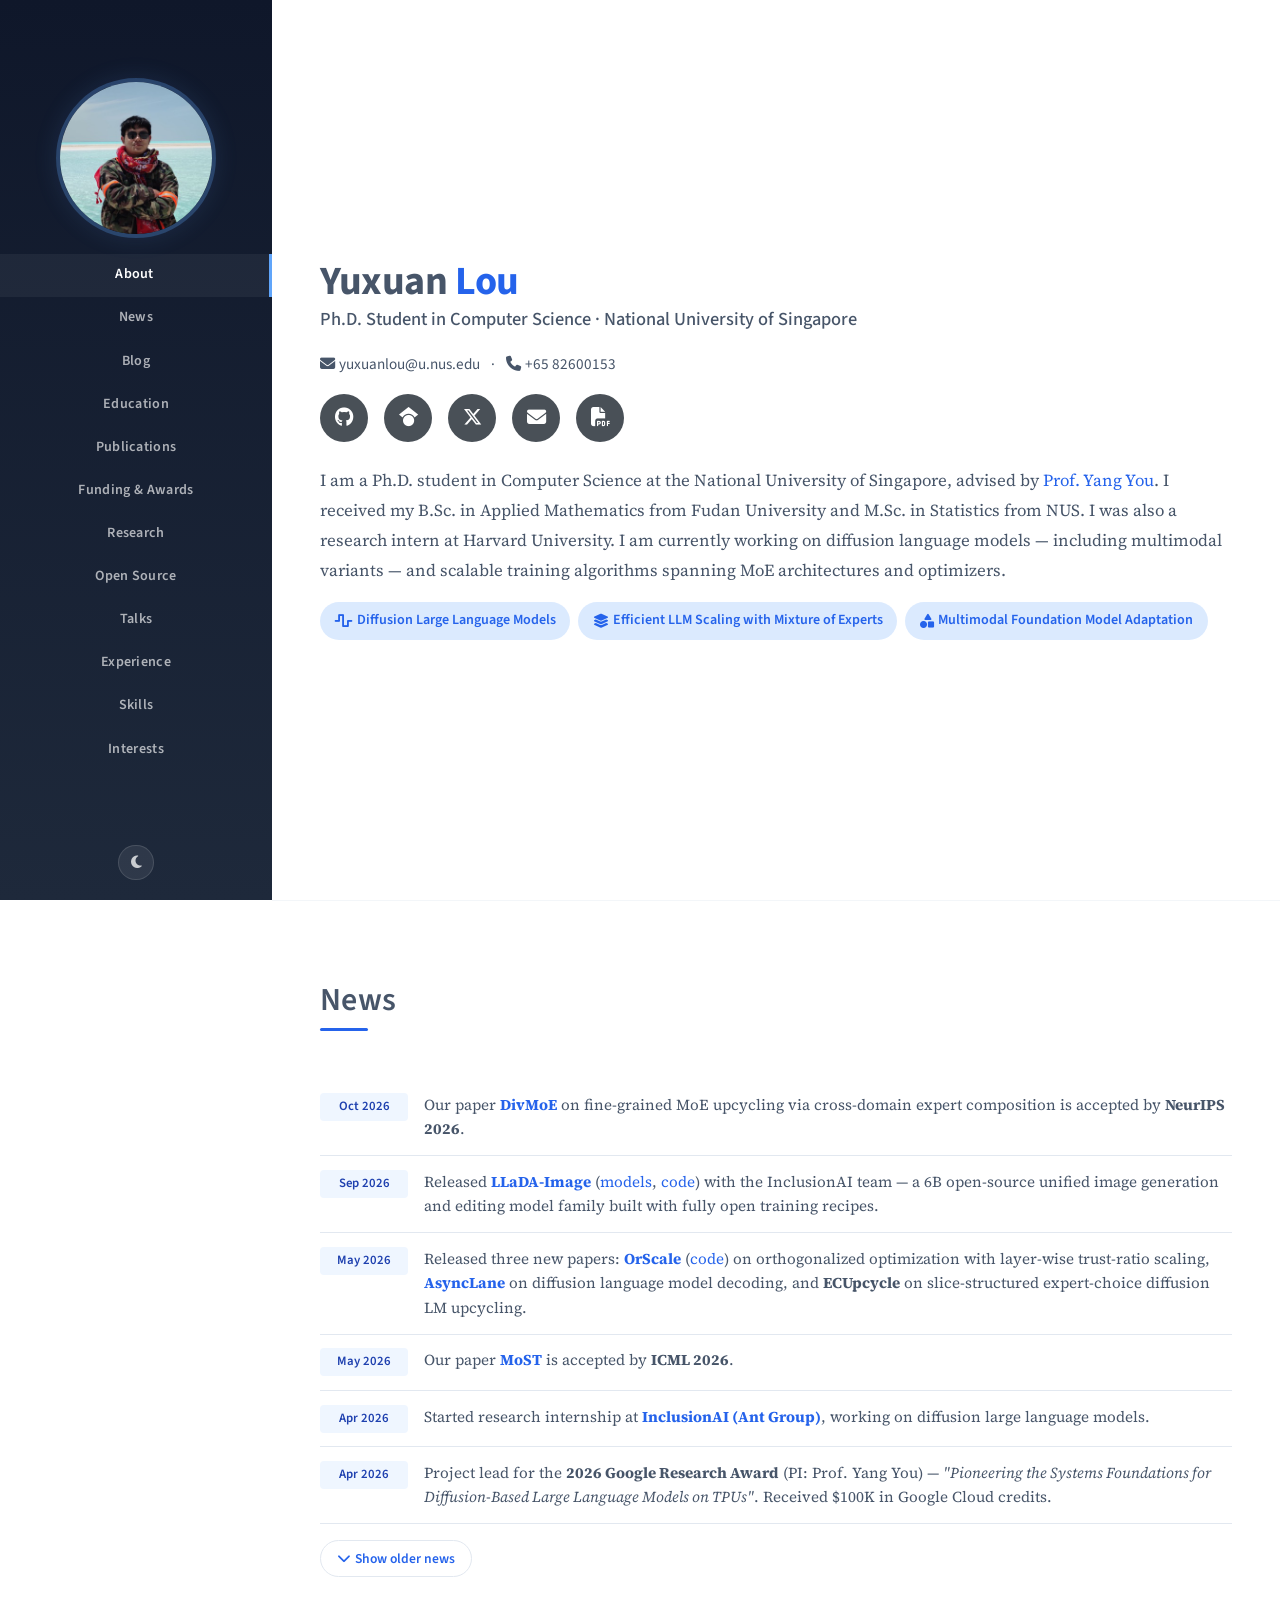
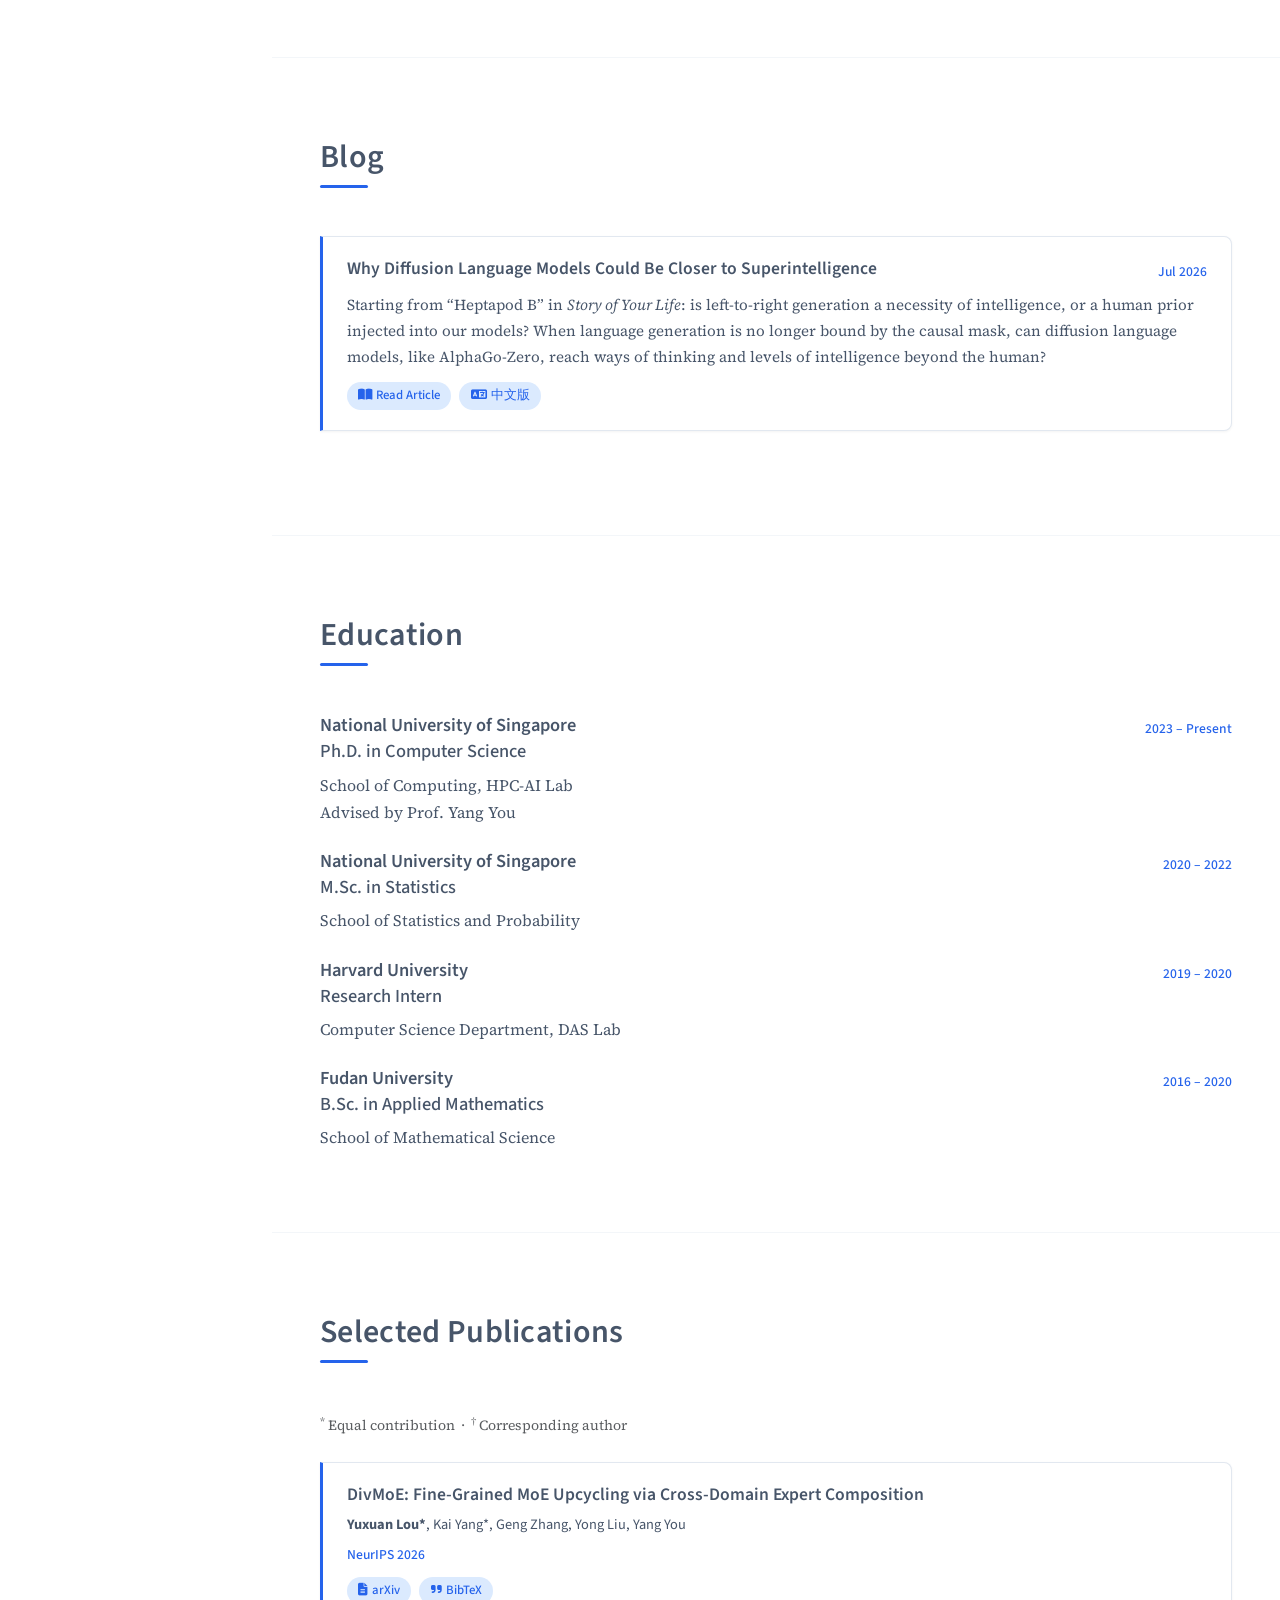
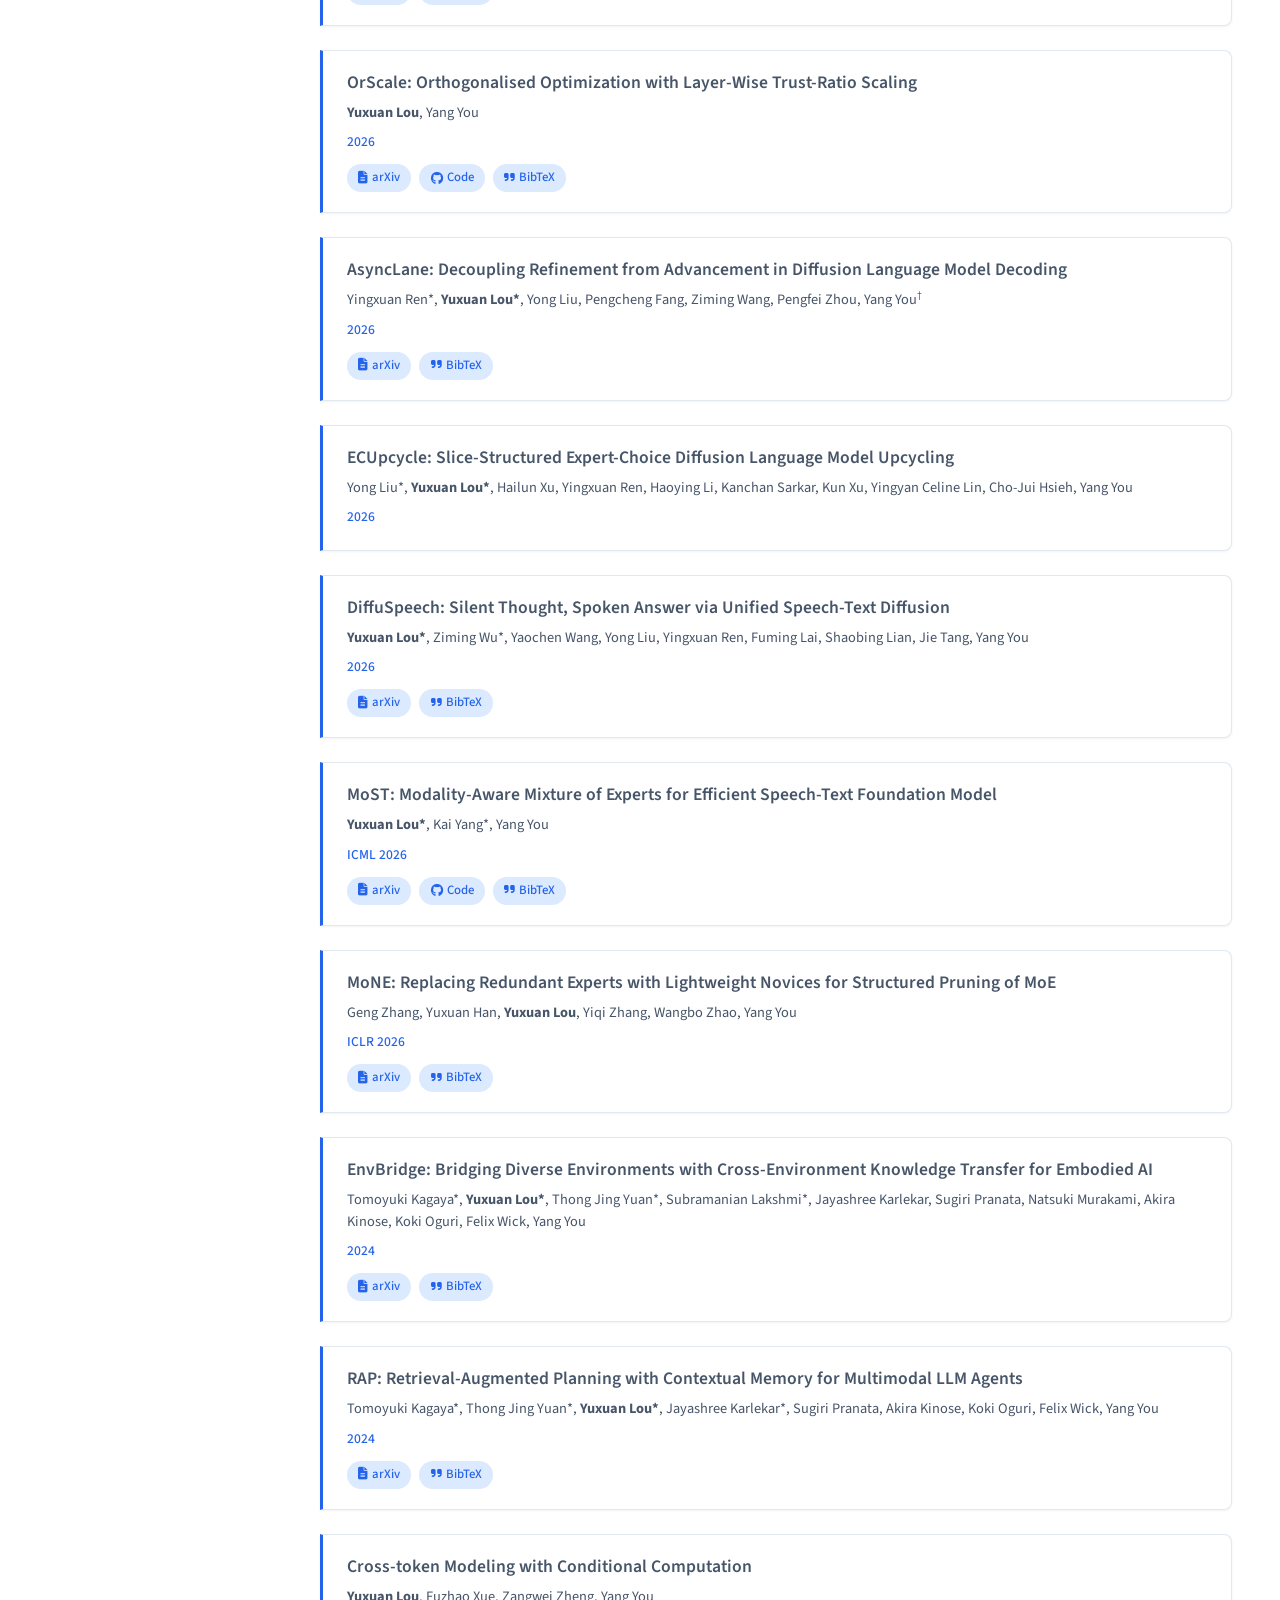
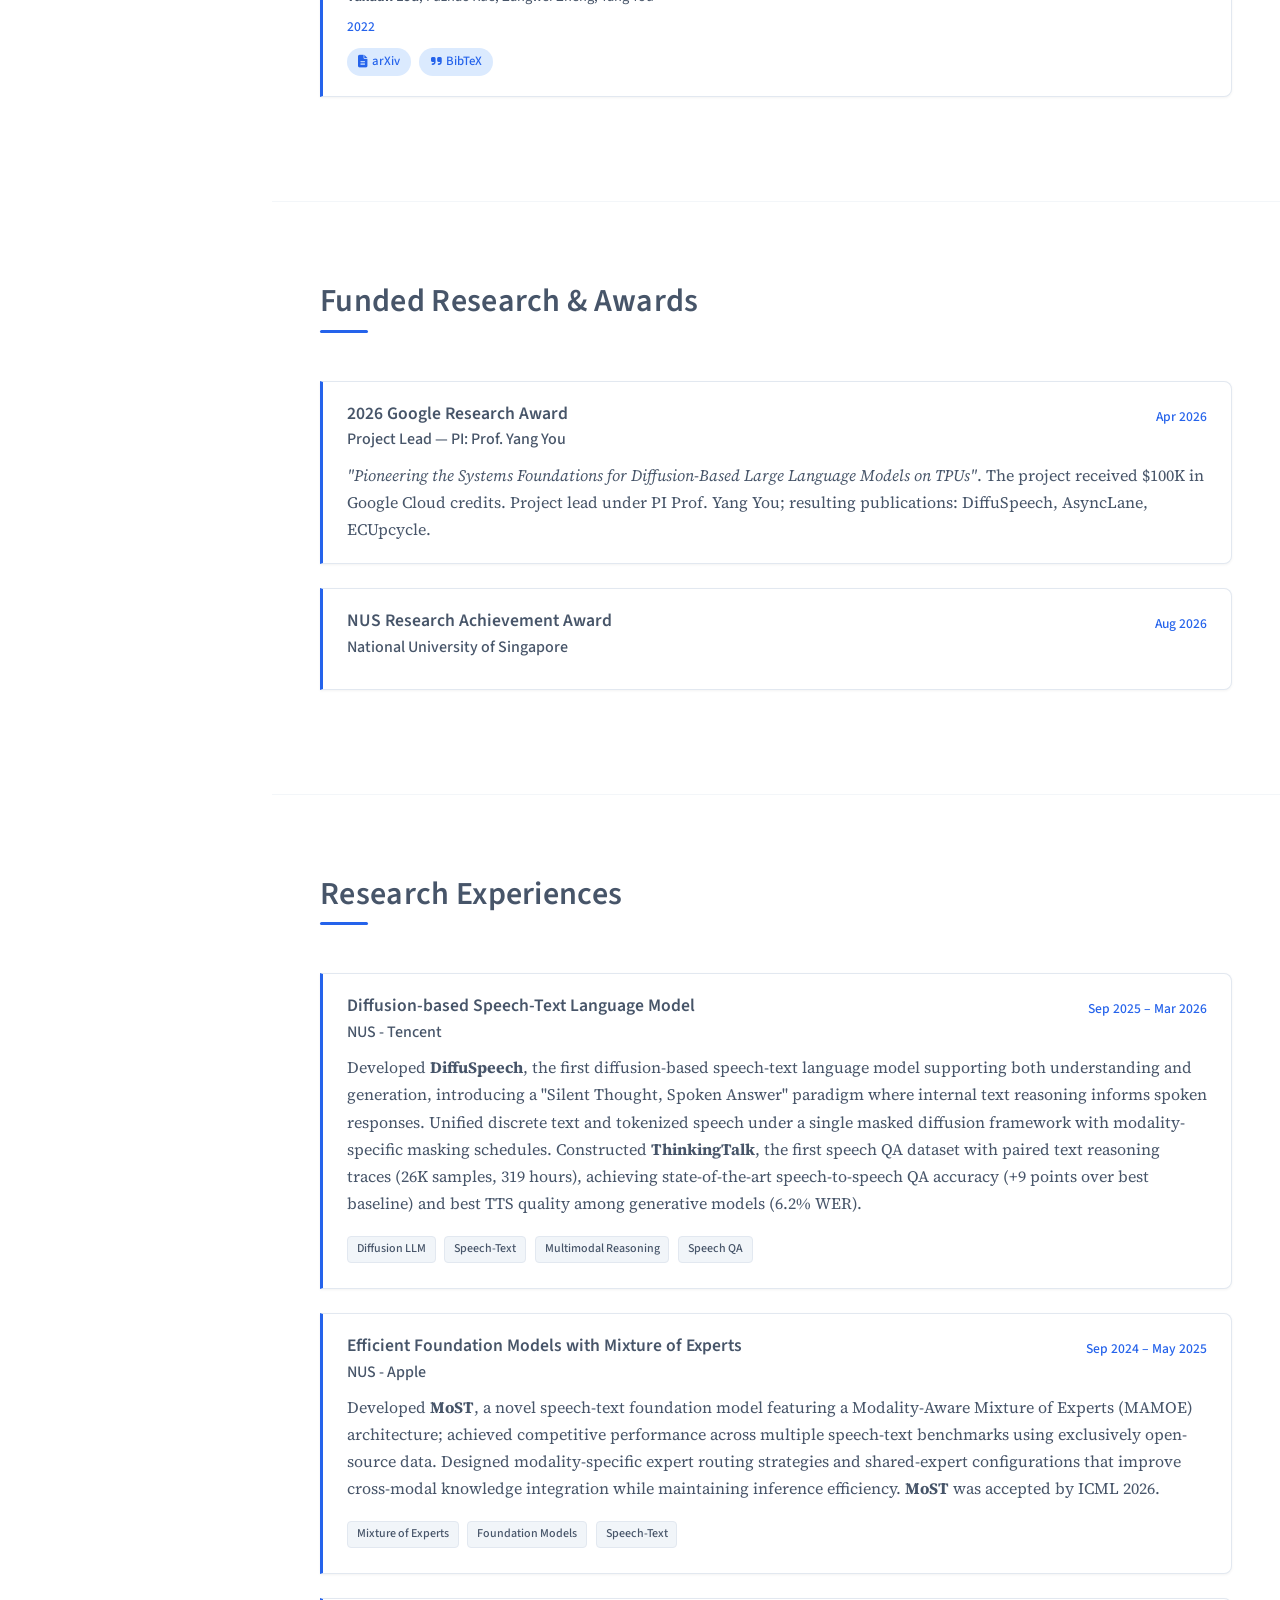
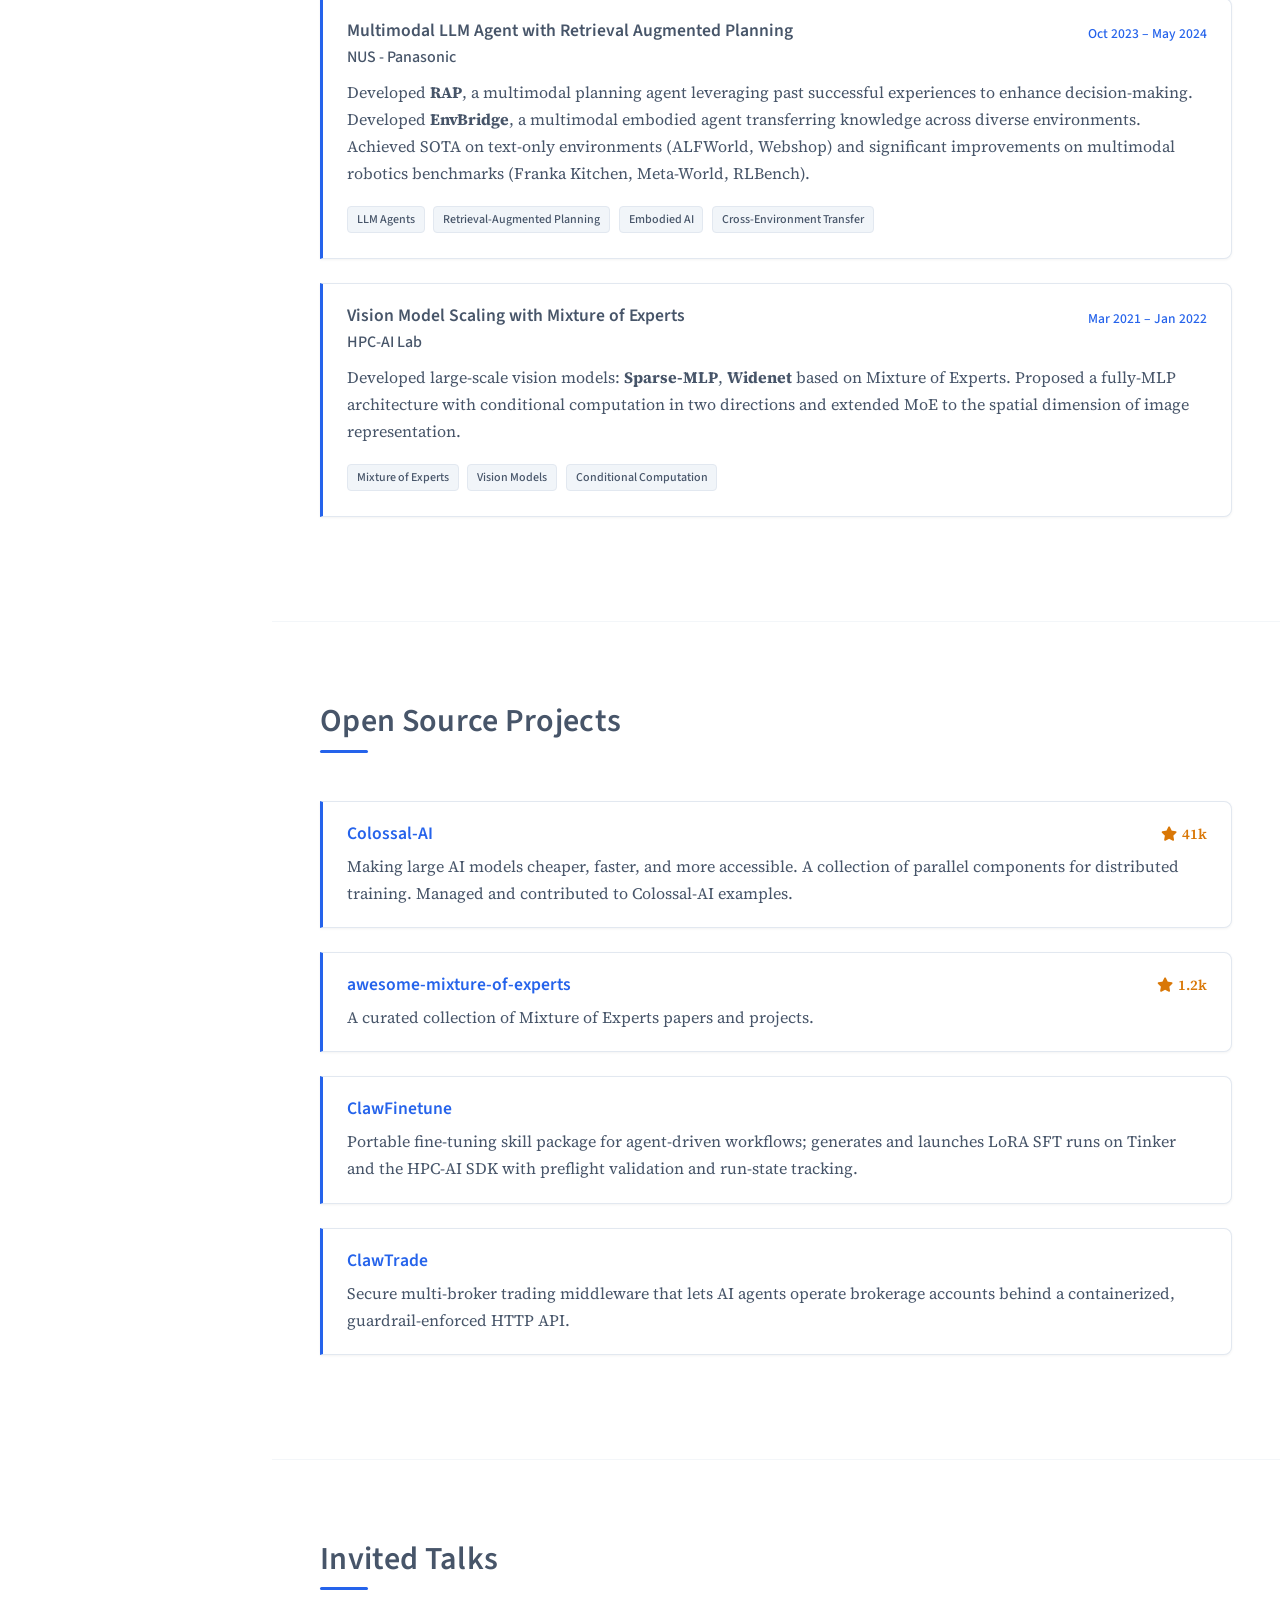
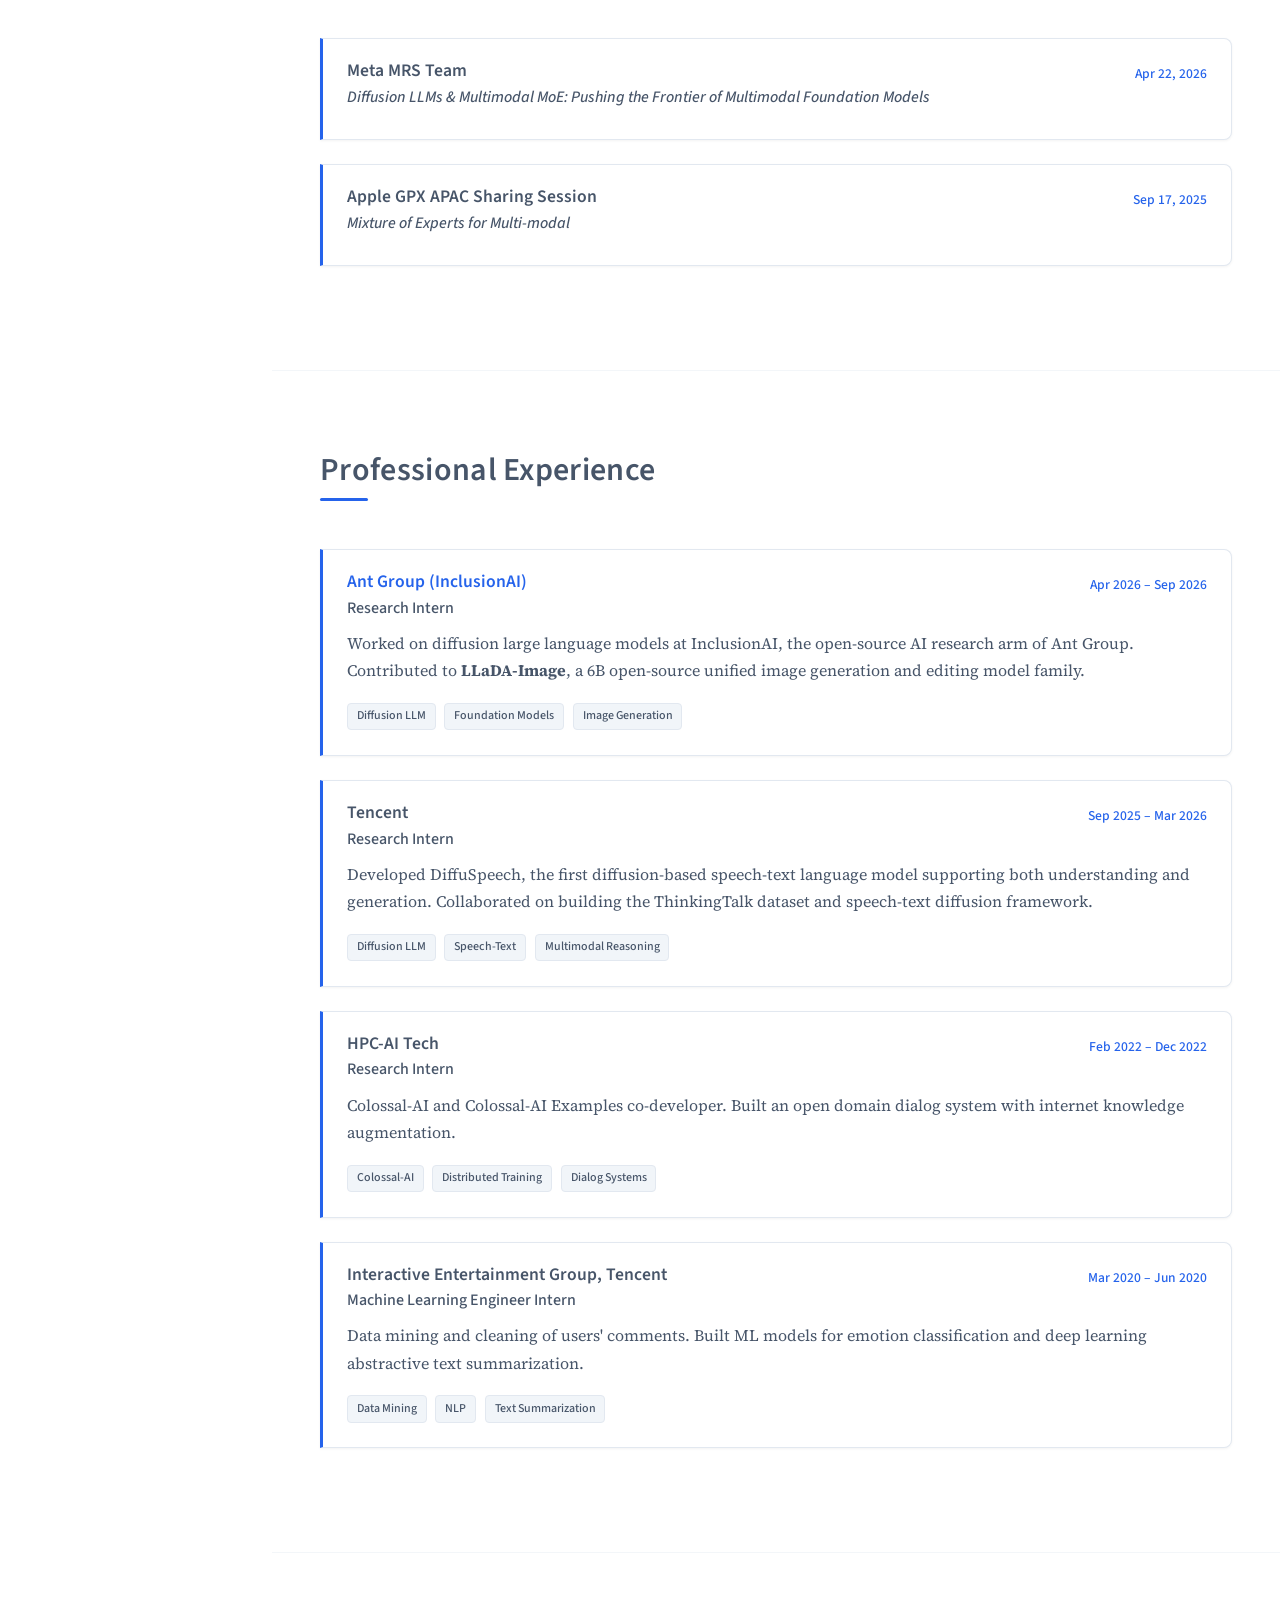
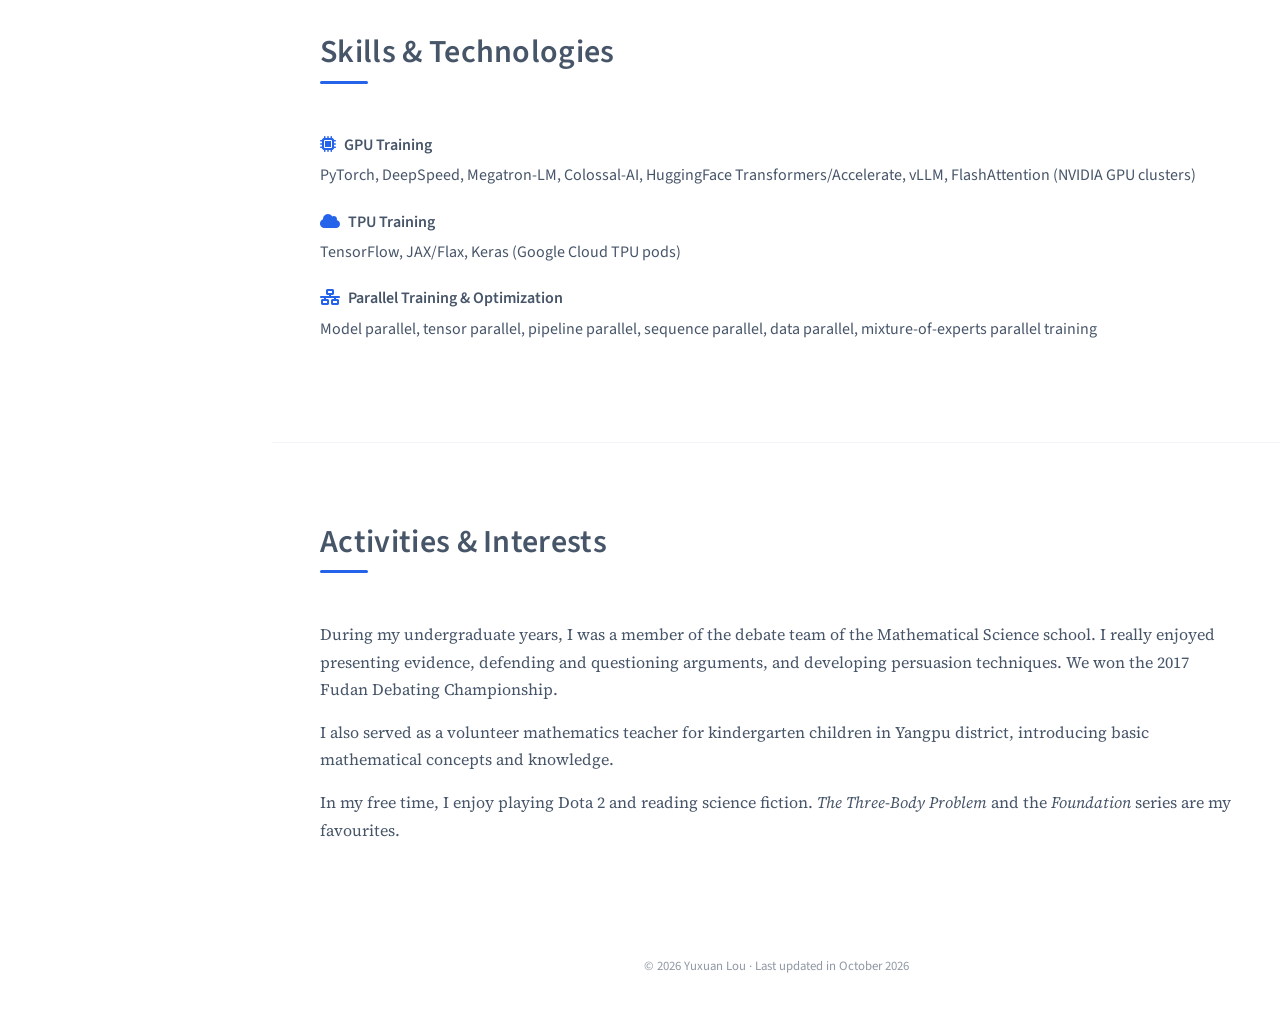
==== commit 13586224: "Set Ant Group internship end date to Sep 2026 Co-Authored-By: Claude Opus 5.5 <noreply@anthropic.com" ====
--- a/index.html
+++ b/index.html
@@ -127,7 +127,7 @@
                         <a class="social-icon" href="https://scholar.google.com/citations?user=UfOXNK8AAAAJ" target="_blank" rel="noopener" title="Google Scholar"><i class="fab fa-google-scholar"></i></a>
                         <a class="social-icon" href="https://x.com/yuxuan_lou" target="_blank" rel="noopener" title="X (Twitter)"><i class="fab fa-x-twitter"></i></a>
                         <a class="social-icon" href="mailto:yuxuanlou@u.nus.edu" title="Email"><i class="fas fa-envelope"></i></a>
-                        <a class="social-icon" href="assets/CV_Yuxuan_Lou(2026.5).pdf" target="_blank" rel="noopener" title="Download CV"><i class="fas fa-file-pdf"></i></a>
+                        <a class="social-icon" href="assets/CV_Yuxuan_Lou(2026.10).pdf" target="_blank" rel="noopener" title="Download CV"><i class="fas fa-file-pdf"></i></a>
                     </div>
                     <p class="lead mb-3">I am a Ph.D. student in Computer Science at the National University of Singapore, advised by <a href="https://www.comp.nus.edu.sg/~youy/">Prof. Yang You</a>. I received my B.Sc. in Applied Mathematics from Fudan University and M.Sc. in Statistics from NUS. I was also a research intern at Harvard University. I am currently working on diffusion language models — including multimodal variants — and scalable training algorithms spanning MoE architectures and optimizers.</p>
                     <div class="interest-tags mb-0">
@@ -587,9 +587,9 @@
                                 <h3 class="mb-0"><a href="https://www.inclusion-ai.org/" target="_blank" rel="noopener">Ant Group (InclusionAI)</a></h3>
                                 <div class="subheading">Research Intern</div>
                             </div>
-                            <div class="flex-shrink-0"><span class="date-badge text-primary">Apr 2026 – Present</span></div>
-                        </div>
-                        <p>Working on diffusion large language models at InclusionAI, the open-source AI research arm of Ant Group. Contributed to <strong>LLaDA-Image</strong>, a 6B open-source unified image generation and editing model family.</p>
+                            <div class="flex-shrink-0"><span class="date-badge text-primary">Apr 2026 – Sep 2026</span></div>
+                        </div>
+                        <p>Worked on diffusion large language models at InclusionAI, the open-source AI research arm of Ant Group. Contributed to <strong>LLaDA-Image</strong>, a 6B open-source unified image generation and editing model family.</p>
                         <div class="keywords">
                             <span class="keyword-tag">Diffusion LLM</span>
                             <span class="keyword-tag">Foundation Models</span>
